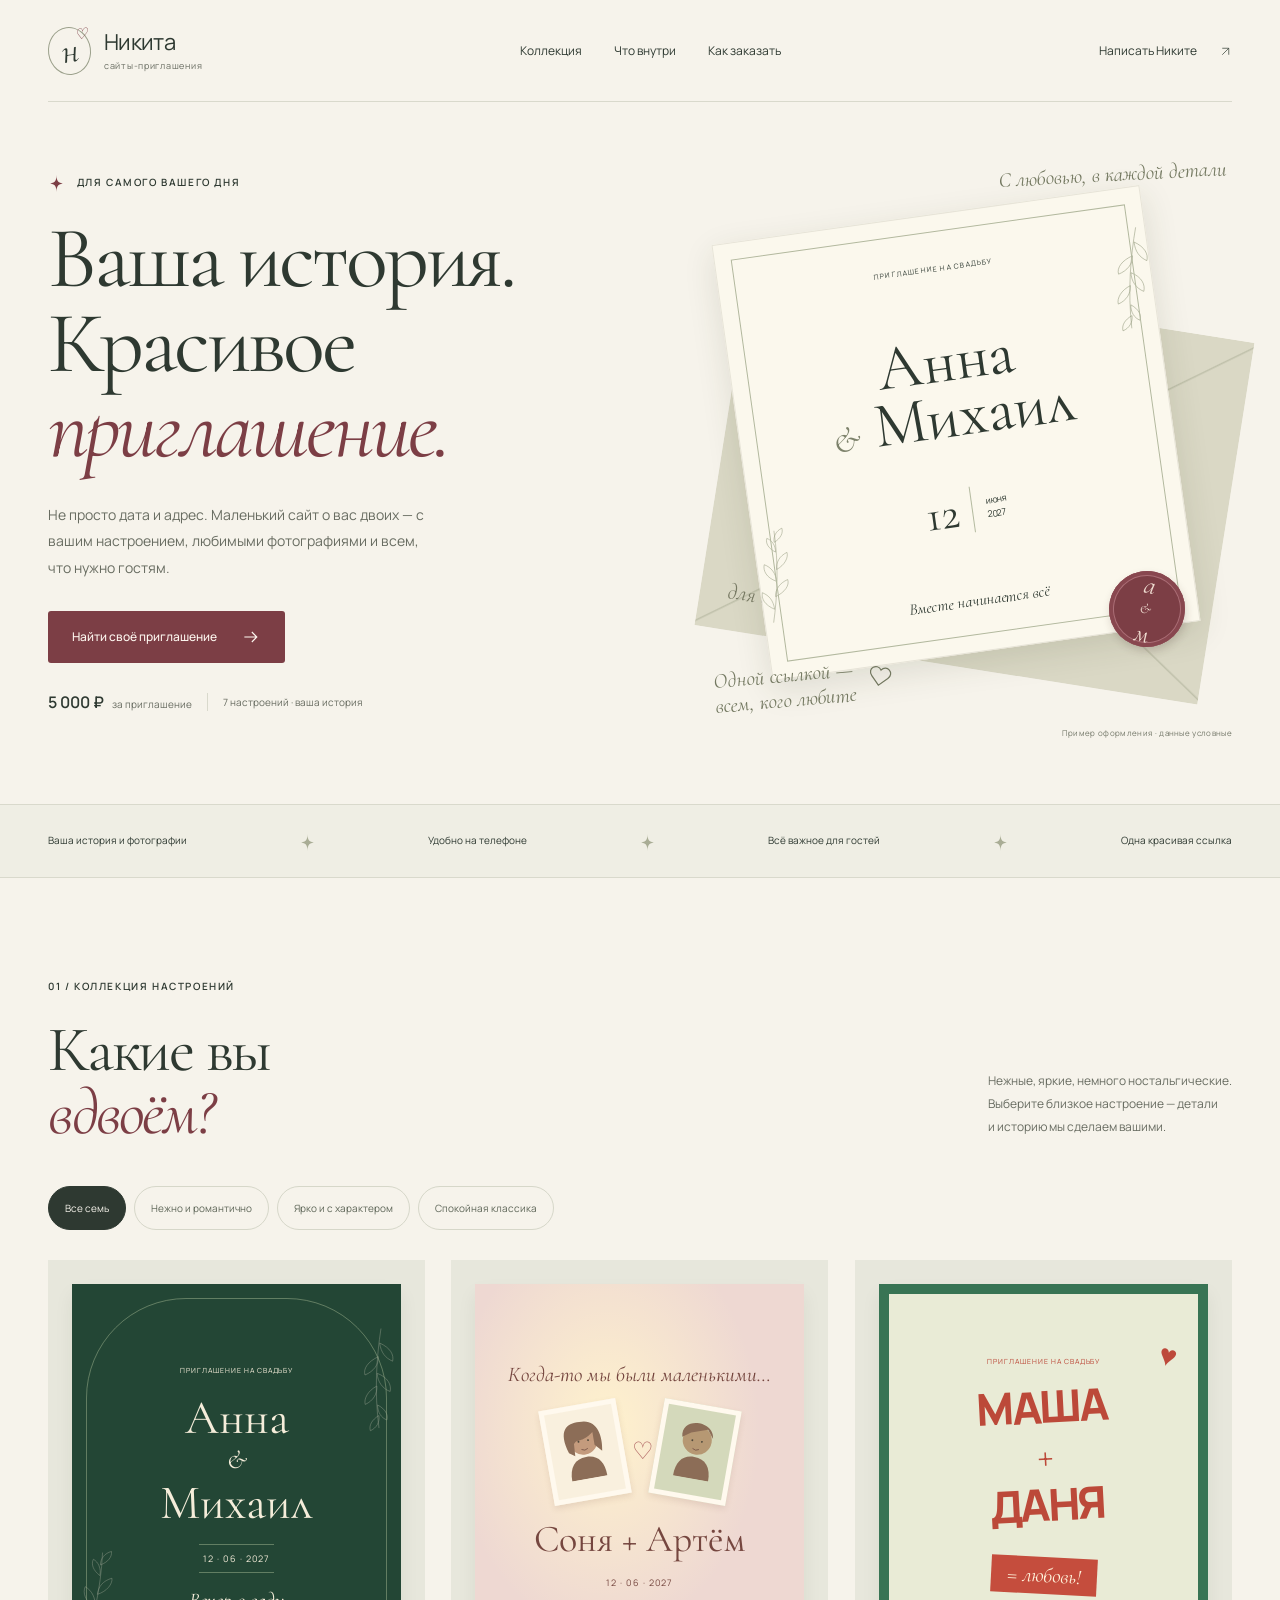
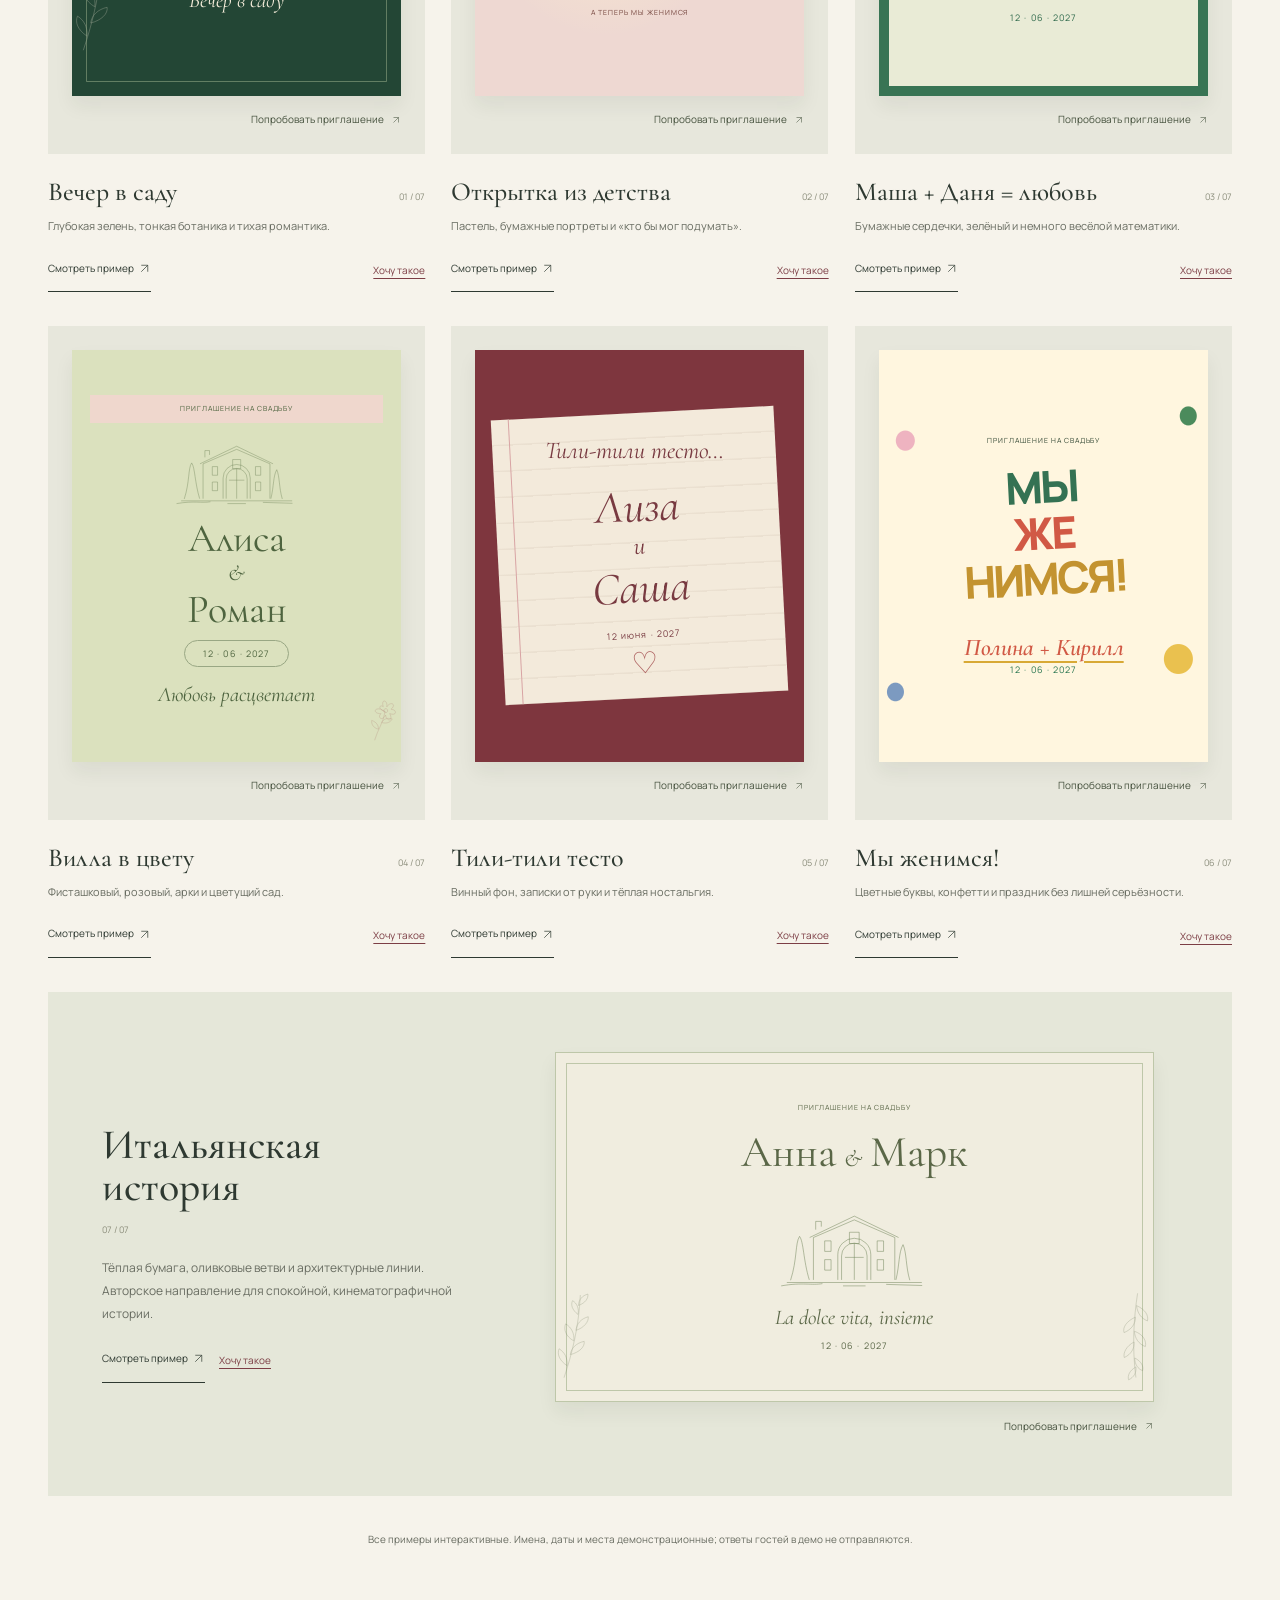
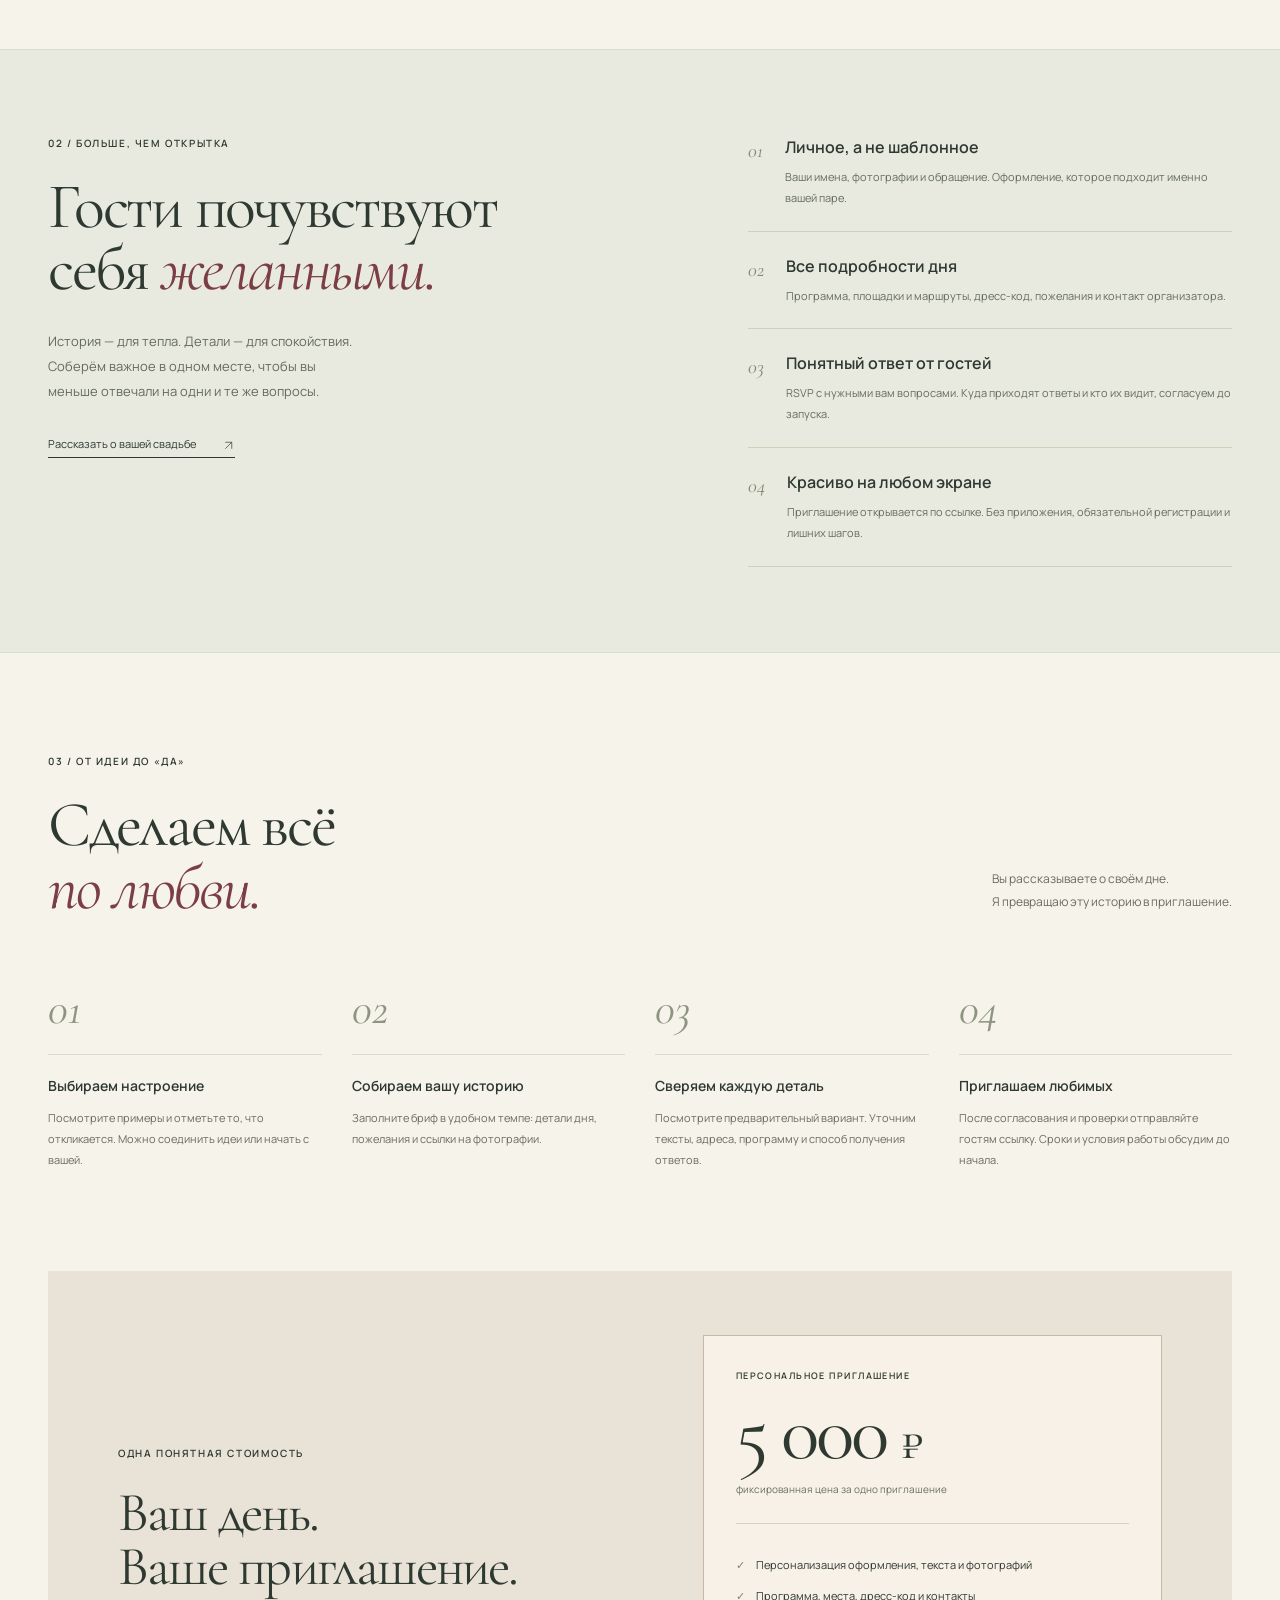
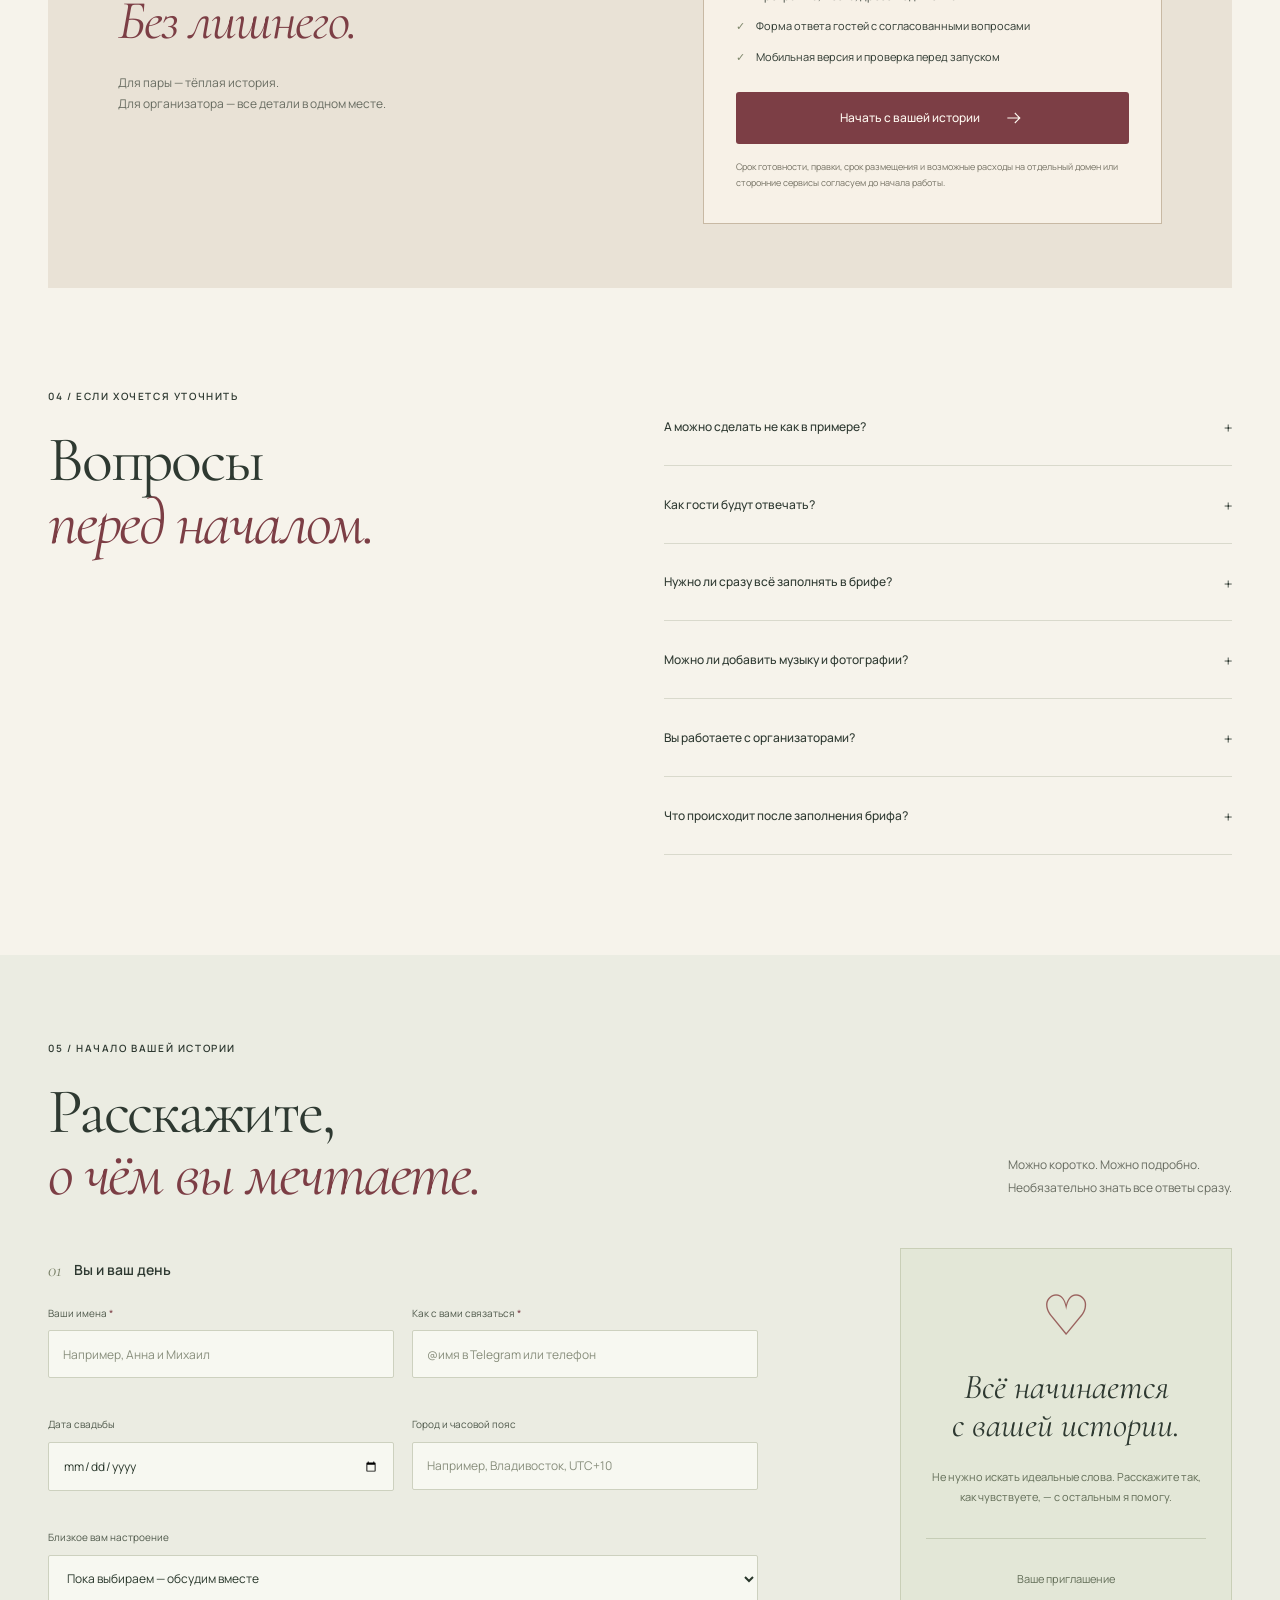
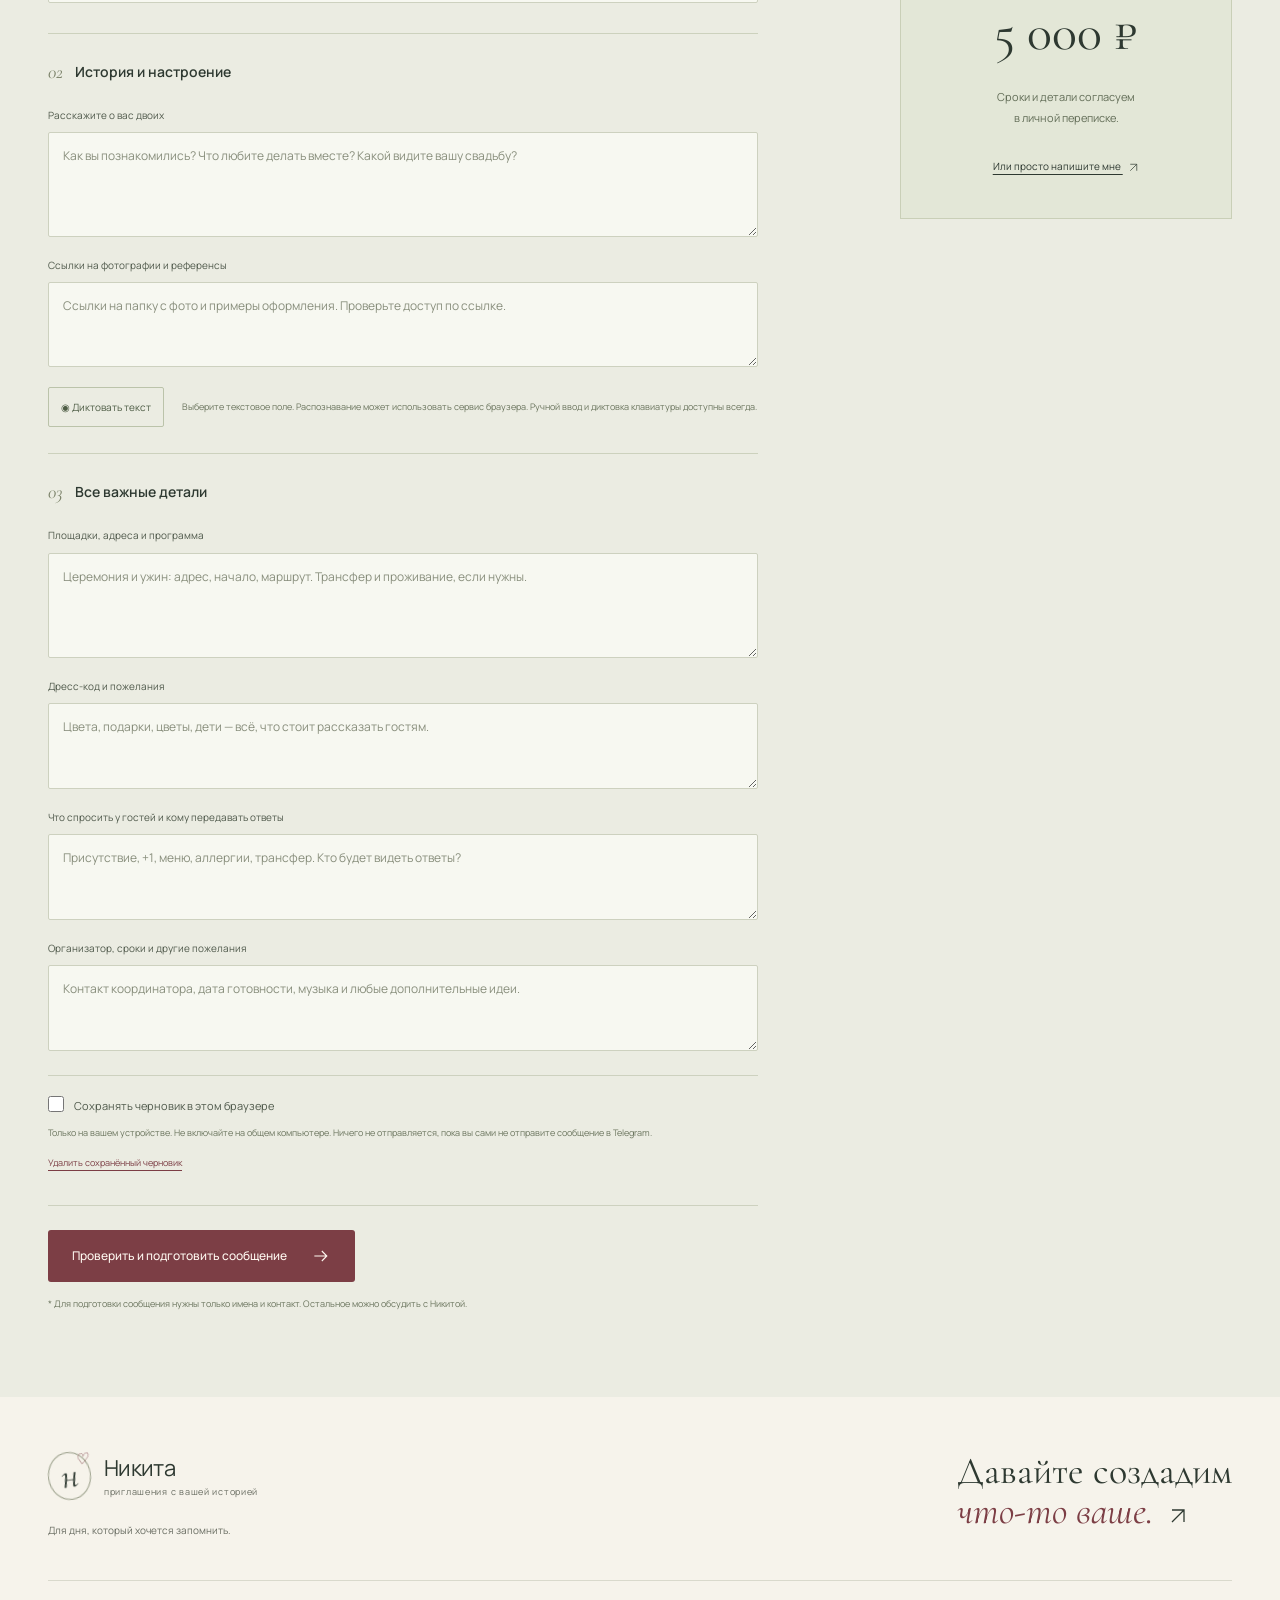
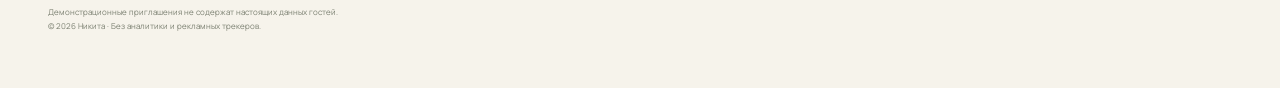
==== index.html @ d02e092a "Publish mobile-corrected Nikita wedding invitations portfolio" ====
<!doctype html>
<html lang="ru">
<head>
  <meta charset="UTF-8">
  <meta name="viewport" content="width=device-width, initial-scale=1">
  <meta name="theme-color" content="#f6f3eb">
  <meta name="description" content="Никита — персональные свадебные сайты-приглашения за 5 000 ₽. Семь интерактивных примеров, ваша история, программа дня и удобный бриф.">
  <meta property="og:title" content="Никита — приглашения с вашей историей">
  <meta property="og:description" content="Свадебный сайт-приглашение за 5 000 ₽. Выберите настроение и расскажите о вашем дне.">
  <meta property="og:type" content="website">
  <meta property="og:locale" content="ru_RU">
  <title>Никита — приглашения с вашей историей</title>
  <link rel="icon" href="assets/heart.svg" type="image/svg+xml">
  <link rel="stylesheet" href="styles.css">
  <link rel="stylesheet" href="responsive.css">
  <script src="app.js" defer></script>
</head>
<body>
<a class="skip-link" href="#main">Перейти к содержимому</a>
<svg aria-hidden="true" class="svg-library" xmlns="http://www.w3.org/2000/svg"><defs>
<symbol id="arrow" viewBox="0 0 24 24"><path d="M4 12h15m-6-6 6 6-6 6"/></symbol>
<symbol id="heart" viewBox="0 0 24 24"><path d="M12 21 3.5 12.3C-3 5.7 7-2 12 5c5-7 15 .7 8.5 7.3Z"/></symbol>
<symbol id="flower" viewBox="0 0 100 160"><g fill="none" stroke="currentColor" stroke-width="1.2"><path d="M50 157C47 120 58 88 50 47M50 115C28 118 18 104 16 94c20 0 27 8 34 21Zm2-26c22-2 30-15 31-25-19 2-28 9-31 25Z"/><path d="M50 48C18 49 25 28 38 34 19 10 45 4 50 30c7-27 31-19 17 3 22-7 29 17 1 16 23 20 0 33-12 10-2 26-27 19-17 1-26 10-33-12-6-15Z"/><circle cx="51" cy="44" r="7"/></g></symbol>
<symbol id="branch" viewBox="0 0 160 240"><g fill="none" stroke="currentColor" stroke-width="1.2"><path d="M22 230C62 170 102 98 130 10"/><path d="M40 199c-19-22-20-41-10-54 13 15 17 31 10 54Zm17-29c28 0 47-11 49-27-23-1-42 9-49 27ZM77 134c-20-20-20-41-10-54 14 14 18 35 10 54Zm14-28c25-1 43-15 45-29-22 0-38 11-45 29Zm18-43c-13-17-14-33-5-43 10 10 13 27 5 43Zm8-25c21-2 33-12 35-25-17 0-30 9-35 25Z"/></g></symbol>
<symbol id="villa" viewBox="0 0 400 240"><g fill="none" stroke="currentColor" stroke-width="1.3"><path d="M20 220h360M30 214c18-55 12-99 24-117 11 14 10 64 26 116M311 213c10-41 7-73 19-94 10 23 7 58 18 95M91 213V100l109-47 108 47v113M81 100l119-57 118 57M156 213v-67a44 44 0 0 1 88 0v67M121 109h17v28h-17zM261 109h17v28h-17zM121 159h17v28h-17zM261 159h17v28h-17zM187 86h26v30h-26zM166 213v-64a34 34 0 0 1 68 0v64M200 116v97M175 153h50M97 79V57h15v14M170 229h60"/><path d="M5 229c58-10 81-1 110-6m170 2 96 3"/></g></symbol>
<symbol id="sparkle" viewBox="0 0 40 40"><path d="M20 0c0 15 5 20 20 20-15 0-20 5-20 20C20 25 15 20 0 20 15 20 20 15 20 0Z" fill="currentColor"/></symbol>
</defs></svg>
<div id="portfolio">
<header class="site-header wrap">
  <a class="brand" href="#" aria-label="Никита — на главную"><span class="brand-sign">н<span>♡</span></span><span>Никита<span class="brand-caption">сайты-приглашения</span></span></a>
  <nav class="desktop-nav" aria-label="Основная навигация"><a href="#collection">Коллекция</a><a href="#details">Что внутри</a><a href="#process">Как заказать</a></nav>
  <a class="header-contact" href="https://t.me/herohana_1" target="_blank" rel="noopener noreferrer">Написать Никите <span aria-hidden="true"><svg class="out-arrow" aria-hidden="true" viewBox="0 0 24 24"><path d="M6 18 18 6M6 6h12v12"/></svg></span></a>
</header>
<main id="main">
<section class="hero wrap">
  <div class="hero-copy"><p class="eyebrow"><svg class="tiny-star" aria-hidden="true"><use href="#sparkle"/></svg> Для самого вашего дня</p><h1>Ваша история.<br>Красивое<br><em>приглашение.</em></h1><p class="hero-description">Не просто дата и адрес. Маленький сайт о вас двоих — с вашим настроением, любимыми фотографиями и всем, что нужно гостям.</p><a class="button primary" href="#collection">Найти своё приглашение <svg><use href="#arrow"/></svg></a><div class="hero-meta"><span><strong>5 000 ₽</strong> за приглашение</span><span class="meta-line"></span><span>7 настроений · ваша история</span></div></div>
  <div class="hero-art" aria-label="Демонстрация приглашения Анны и Михаила в оливковом стиле">
    <div class="art-caption">С любовью, в каждой детали</div><div class="paper-shadow"></div><div class="envelope"><span>для вас двоих</span></div>
    <div class="hero-invitation"><div class="card-corner">ПРИГЛАШЕНИЕ НА СВАДЬБУ</div><svg class="hero-branch left"><use href="#branch"/></svg><p class="hero-names">Анна<br> <i>&amp;</i> Михаил</p><div class="hero-date"><span>12</span><span>июня<br>2027</span></div><p class="card-bottom">Вместе начинается всё</p><svg class="hero-branch right"><use href="#branch"/></svg></div>
    <div class="round-seal" aria-hidden="true">а <span>&</span> м</div><div class="small-note">Одной ссылкой —<br>всем, кого любите <svg><use href="#heart"/></svg></div><div class="demo-art-label">Пример оформления · данные условные</div>
  </div>
</section>
<div class="promise-strip"><div class="wrap"><span>Ваша история и фотографии</span><i><svg aria-hidden="true"><use href="#sparkle"/></svg></i><span>Удобно на телефоне</span><i><svg aria-hidden="true"><use href="#sparkle"/></svg></i><span>Всё важное для гостей</span><i><svg aria-hidden="true"><use href="#sparkle"/></svg></i><span>Одна красивая ссылка</span></div></div>
<section id="collection" class="collection wrap section-space">
  <div class="section-heading"><div><p class="eyebrow">01 / Коллекция настроений</p><h2>Какие вы<br><em>вдвоём?</em></h2></div><p>Нежные, яркие, немного ностальгические.<br> Выберите близкое настроение — детали<br> и историю мы сделаем вашими.</p></div>
  <div class="filter-bar" role="group" aria-label="Фильтр по настроению"><button class="filter active" data-filter="all" aria-pressed="true">Все семь</button><button class="filter" data-filter="romantic" aria-pressed="false">Нежно и романтично</button><button class="filter" data-filter="playful" aria-pressed="false">Ярко и с характером</button><button class="filter" data-filter="editorial" aria-pressed="false">Спокойная классика</button></div>
  <p class="sr-only" id="filter-status" role="status"></p><div id="collection-grid" class="collection-grid"></div>
  <p class="collection-note">Все примеры интерактивные. Имена, даты и места демонстрационные; ответы гостей в демо не отправляются.</p>
</section>
<section id="details" class="details-section"><div class="wrap details-layout"><div><p class="eyebrow">02 / Больше, чем открытка</p><h2>Гости почувствуют<br>себя <em>желанными.</em></h2><p class="section-description">История — для тепла. Детали — для спокойствия.<br> Соберём важное в одном месте, чтобы вы<br> меньше отвечали на одни и те же вопросы.</p><a class="text-link" href="#brief">Рассказать о вашей свадьбе <span><svg class="out-arrow" aria-hidden="true" viewBox="0 0 24 24"><path d="M6 18 18 6M6 6h12v12"/></svg></span></a></div><div class="details-list"><article><span>01</span><div><h3>Личное, а не шаблонное</h3><p>Ваши имена, фотографии и обращение. Оформление, которое подходит именно вашей паре.</p></div></article><article><span>02</span><div><h3>Все подробности дня</h3><p>Программа, площадки и маршруты, дресс-код, пожелания и контакт организатора.</p></div></article><article><span>03</span><div><h3>Понятный ответ от гостей</h3><p>RSVP с нужными вам вопросами. Куда приходят ответы и кто их видит, согласуем до запуска.</p></div></article><article><span>04</span><div><h3>Красиво на любом экране</h3><p>Приглашение открывается по ссылке. Без приложения, обязательной регистрации и лишних шагов.</p></div></article></div></div></section>
<section id="process" class="wrap section-space"><div class="section-heading"><div><p class="eyebrow">03 / От идеи до «да»</p><h2>Сделаем всё<br><em>по любви.</em></h2></div><p>Вы рассказываете о своём дне.<br> Я превращаю эту историю в приглашение.</p></div><div class="steps"><article><span class="step-number">01</span><h3>Выбираем настроение</h3><p>Посмотрите примеры и отметьте то, что откликается. Можно соединить идеи или начать с вашей.</p></article><article><span class="step-number">02</span><h3>Собираем вашу историю</h3><p>Заполните бриф в удобном темпе: детали дня, пожелания и ссылки на фотографии.</p></article><article><span class="step-number">03</span><h3>Сверяем каждую деталь</h3><p>Посмотрите предварительный вариант. Уточним тексты, адреса, программу и способ получения ответов.</p></article><article><span class="step-number">04</span><h3>Приглашаем любимых</h3><p>После согласования и проверки отправляйте гостям ссылку. Сроки и условия работы обсудим до начала.</p></article></div></section>
<section class="price-section wrap"><div class="price-intro"><p class="eyebrow">Одна понятная стоимость</p><h2>Ваш день.<br>Ваше приглашение.<br><em>Без лишнего.</em></h2><p>Для пары — тёплая история.<br> Для организатора — все детали в одном месте.</p></div><div class="price-card"><p class="eyebrow">Персональное приглашение</p><div class="price">5 000 <span>₽</span></div><p class="price-caption">фиксированная цена за одно приглашение</p><ul><li>Персонализация оформления, текста и фотографий</li><li>Программа, места, дресс-код и контакты</li><li>Форма ответа гостей с согласованными вопросами</li><li>Мобильная версия и проверка перед запуском</li></ul><a class="button primary" href="#brief">Начать с вашей истории <svg><use href="#arrow"/></svg></a><p class="price-fine">Срок готовности, правки, срок размещения и возможные расходы на отдельный домен или сторонние сервисы согласуем до начала работы.</p></div></section>
<section class="faq wrap section-space"><div><p class="eyebrow">04 / Если хочется уточнить</p><h2>Вопросы<br><em>перед началом.</em></h2></div><div class="faq-list"><details><summary>А можно сделать не как в примере?<span>+</span></summary><p>Да. Коллекция помогает выбрать настроение, а не ограничивает вас. Пришлите референсы и пожелания: до начала работы согласуем, как они войдут в приглашение.</p></details><details><summary>Как гости будут отвечать?<span>+</span></summary><p>На клиентском сайте появится форма подтверждения участия. Место хранения и получатель ответов согласуются с вами; гостевые данные не публикуются. В портфолио форма работает только в тестовом режиме.</p></details><details><summary>Нужно ли сразу всё заполнять в брифе?<span>+</span></summary><p>Нет. Можно начать с имён и пожеланий, а неизвестные детали оставить пустыми. С вашего разрешения черновик сохранится только в этом браузере. Его можно скачать, скопировать или удалить.</p></details><details><summary>Можно ли добавить музыку и фотографии?<span>+</span></summary><p>Да, обсудим их в брифе. Используем ваши материалы с разрешением на публикацию. Музыка запускается гостем по кнопке, а не автоматически.</p></details><details><summary>Вы работаете с организаторами?<span>+</span></summary><p>Да. В брифе есть поле для организатора и контактов координатора. Для серии мероприятий или другого формата сайта напишите Никите и опишите задачу.</p></details><details><summary>Что происходит после заполнения брифа?<span>+</span></summary><p>Вы проверяете и при желании редактируете текст. Кнопка открывает черновик сообщения для @herohana_1 в Telegram. Сообщение отправляете вы сами; сайт ничего не отправляет в фоне.</p></details></div></section>
<section id="brief" class="brief-section"><div class="wrap"><div class="section-heading"><div><p class="eyebrow">05 / Начало вашей истории</p><h2>Расскажите,<br><em>о чём вы мечтаете.</em></h2></div><p>Можно коротко. Можно подробно.<br> Необязательно знать все ответы сразу.</p></div>
<div class="brief-layout"><form id="brief-form" onsubmit="return false">
<div class="form-title"><span class="form-step">01</span><h3>Вы и ваш день</h3></div>
<div class="form-grid"><label>Ваши имена <span>*</span><input name="names" required maxlength="160" autocomplete="name" placeholder="Например, Анна и Михаил"></label><label>Как с вами связаться <span>*</span><input name="contact" required maxlength="200" autocomplete="off" placeholder="@имя в Telegram или телефон"></label><label>Дата свадьбы<input name="date" type="date"></label><label>Город и часовой пояс<input name="city" maxlength="200" placeholder="Например, Владивосток, UTC+10"></label><label class="full">Близкое вам настроение<select name="style" id="brief-style"></select></label></div>
<div class="form-title"><span class="form-step">02</span><h3>История и настроение</h3></div><label>Расскажите о вас двоих<textarea name="story" rows="4" maxlength="12000" placeholder="Как вы познакомились? Что любите делать вместе? Какой видите вашу свадьбу?"></textarea></label><label>Ссылки на фотографии и референсы<textarea name="photos" rows="2" maxlength="6000" placeholder="Ссылки на папку с фото и примеры оформления. Проверьте доступ по ссылке."></textarea></label><div class="dictation"><button type="button" id="dictate" class="small-button" aria-pressed="false">◉ Диктовать текст</button><p id="speech-status" role="status">Выберите текстовое поле. Распознавание может использовать сервис браузера. Ручной ввод и диктовка клавиатуры доступны всегда.</p></div>
<div class="form-title"><span class="form-step">03</span><h3>Все важные детали</h3></div><label>Площадки, адреса и программа<textarea name="schedule" rows="4" maxlength="12000" placeholder="Церемония и ужин: адрес, начало, маршрут. Трансфер и проживание, если нужны."></textarea></label><label>Дресс-код и пожелания<textarea name="dress" rows="3" maxlength="6000" placeholder="Цвета, подарки, цветы, дети — всё, что стоит рассказать гостям."></textarea></label><label>Что спросить у гостей и кому передавать ответы<textarea name="rsvp" rows="3" maxlength="6000" placeholder="Присутствие, +1, меню, аллергии, трансфер. Кто будет видеть ответы?"></textarea></label><label>Организатор, сроки и другие пожелания<textarea name="notes" rows="3" maxlength="6000" placeholder="Контакт координатора, дата готовности, музыка и любые дополнительные идеи."></textarea></label>
<div class="draft-settings"><label class="check-label"><input type="checkbox" id="save-draft">Сохранять черновик в этом браузере</label><p>Только на вашем устройстве. Не включайте на общем компьютере. Ничего не отправляется, пока вы сами не отправите сообщение в Telegram.</p><button class="text-button" type="button" id="clear-draft">Удалить сохранённый черновик</button><span id="draft-status" role="status"></span></div>
<button class="button primary" type="submit">Проверить и подготовить сообщение <svg><use href="#arrow"/></svg></button><p class="required-note">* Для подготовки сообщения нужны только имена и контакт. Остальное можно обсудить с Никитой.</p>
</form><aside class="brief-aside"><span class="little-heart">♡</span><p class="aside-title">Всё начинается<br> с вашей истории.</p><p>Не нужно искать идеальные слова. Расскажите так, как чувствуете, — с остальным я помогу.</p><hr><p>Ваше приглашение</p><strong>5 000 ₽</strong><p>Сроки и детали согласуем<br> в личной переписке.</p><a href="https://t.me/herohana_1" target="_blank" rel="noopener noreferrer">Или просто напишите мне <svg class="out-arrow" aria-hidden="true" viewBox="0 0 24 24"><path d="M6 18 18 6M6 6h12v12"/></svg></a></aside></div>
<section id="brief-preview" class="brief-preview" hidden aria-labelledby="preview-title"><p class="eyebrow">Перед отправкой</p><h3 id="preview-title">Проверьте, всё ли звучит по-вашему</h3><label>Текст сообщения — можно отредактировать<textarea id="message-preview" rows="14" spellcheck="true"></textarea></label><div class="preview-actions"><button class="button secondary" id="copy-brief" type="button">Скопировать текст</button><button class="button secondary" id="download-brief" type="button">Скачать .txt</button><a class="button primary" id="send-telegram" href="https://t.me/herohana_1" target="_blank" rel="noopener noreferrer">Открыть Telegram <svg class="out-arrow" aria-hidden="true" viewBox="0 0 24 24"><path d="M6 18 18 6M6 6h12v12"/></svg></a></div><p id="transfer-note">Получатель: @herohana_1. Сообщение отправляете вы сами в Telegram.</p><p id="copy-status" role="status"></p></section>
</div></section>
</main><footer class="site-footer wrap"><div><a class="brand" href="#"><span class="brand-sign">н<span>♡</span></span><span>Никита<span class="brand-caption">приглашения с вашей историей</span></span></a><p>Для дня, который хочется запомнить.</p></div><a class="footer-contact" href="https://t.me/herohana_1" target="_blank" rel="noopener noreferrer">Давайте создадим<br><em>что-то ваше.</em> <svg class="out-arrow" aria-hidden="true" viewBox="0 0 24 24"><path d="M6 18 18 6M6 6h12v12"/></svg></a><p class="footer-note">Демонстрационные приглашения не содержат настоящих данных гостей.<br> © <span id="year"></span> Никита · Без аналитики и рекламных трекеров.</p></footer>
</div>
<div id="demo-view" hidden></div>
<noscript><style>#brief-form{display:none}</style><div class="noscript-note">Для интерактивных примеров и брифа включите JavaScript. Можно написать Никите напрямую: <a href="https://t.me/herohana_1">@herohana_1</a>.</div></noscript>
</body></html>
---- styles.css ----
@font-face{font-family:Manrope;src:url('assets/fonts/manrope.ttf') format('truetype');font-weight:200 800;font-display:swap}
@font-face{font-family:Cormorant;src:url('assets/fonts/cormorant.ttf') format('truetype');font-weight:300 700;font-display:swap}
@font-face{font-family:Cormorant;src:url('assets/fonts/cormorant-italic.ttf') format('truetype');font-weight:300 700;font-style:italic;font-display:swap}
:root{--paper:#f6f3eb;--ink:#2e3931;--muted:#686c61;--accent:#7c3e45;--line:#d9d9cc;--serif:Cormorant,Georgia,serif;--sans:Manrope,Arial,sans-serif;scroll-behavior:smooth;scroll-padding-top:32px}
*{box-sizing:border-box}body{margin:0;background:var(--paper);color:var(--ink);font:14px/1.75 var(--sans);-webkit-font-smoothing:antialiased}a{color:inherit;text-decoration:none}button,input,textarea,select{font:inherit}button,a,input,textarea,select{touch-action:manipulation}button{cursor:pointer}button:disabled{cursor:not-allowed}a:focus-visible,button:focus-visible,input:focus-visible,textarea:focus-visible,select:focus-visible,summary:focus-visible{outline:2px solid var(--accent);outline-offset:5px}::selection{background:#dfc8c1;color:#302f28}h1,h2,h3,p{margin:0}h1,h2{font-weight:400;line-height:.98;font-family:var(--serif);letter-spacing:-.035em}h1{font-size:clamp(62px,6.8vw,104px)}h2{font-size:clamp(45px,5vw,68px)}h3{font-size:16px;line-height:1.5;font-weight:600}h1 em,h2 em{color:var(--accent);font-weight:400}svg{display:inline-block;width:24px;height:24px;fill:none;stroke:currentColor;stroke-width:1.3;vertical-align:middle;flex-shrink:0}.svg-library{position:absolute;width:0;height:0;overflow:hidden}.wrap{width:min(1200px,calc(100% - 96px));margin-inline:auto}.section-space{padding-block:100px}.eyebrow{text-transform:uppercase;font-size:10px;font-weight:600;letter-spacing:.16em;line-height:1.7;margin-bottom:24px}.tiny-star{color:var(--accent);font-size:17px;vertical-align:middle;margin-right:8px}.site-header{display:flex;align-items:center;justify-content:space-between;height:102px;border-bottom:1px solid var(--line);gap:24px}.brand{display:flex;gap:13px;align-items:center;font-size:22px;line-height:1.1;letter-spacing:-.03em}.brand-sign{border:1px solid #9ca18c;border-radius:50%;width:43px;height:48px;display:grid;place-content:center;font-family:var(--serif);font-size:36px;font-style:italic;position:relative;transform:rotate(-8deg)}.brand-sign>span{font-size:15px;position:absolute;right:1px;top:0;color:var(--accent)}.brand-caption{display:block;font-size:9px;font-family:var(--sans);letter-spacing:.08em;margin-top:6px;color:var(--muted);font-weight:400}.desktop-nav{display:flex;gap:32px;font-size:12px}.desktop-nav a,.header-contact,.text-link{border-bottom:1px solid transparent;transition:border-color .2s}.desktop-nav a:hover,.header-contact:hover,.text-link:hover{border-color:currentColor}.header-contact{font-size:12px}.header-contact span{margin-left:18px}.hero{display:grid;grid-template-columns:1.1fr 1fr;gap:6%;align-items:center;padding-block:72px 88px}.hero-copy{position:relative;z-index:1}.hero-description{max-width:390px;color:var(--muted);font-size:14px;line-height:1.9;margin:30px 0}.button{min-height:50px;padding:15px 23px;display:inline-flex;align-items:center;justify-content:center;gap:24px;font-size:12px;border:1px solid transparent;border-radius:3px;line-height:1.5;font-weight:500;transition:background .2s,transform .2s}.button:hover{transform:translateY(-2px)}.button svg{width:20px;height:20px}.primary{background:var(--accent);color:#fff9f1}.primary:hover{background:#633138}.secondary{border-color:#a9ad9c;color:var(--ink);background:transparent}.secondary:hover{background:#ebe8dc}.hero-meta{display:flex;align-items:center;gap:15px;font-size:10px;margin-top:25px;color:var(--muted);flex-wrap:wrap}.hero-meta strong{font-size:16px;color:var(--ink);font-weight:600;margin-right:6px}.meta-line{height:18px;width:1px;background:var(--line)}.hero-art{position:relative;height:540px;isolation:isolate}.art-caption{position:absolute;top:12px;right:9px;color:#737860;font-family:var(--serif);font-style:italic;font-size:21px;transform:rotate(7deg)}.envelope{position:absolute;inset:126px 3px 48px 18px;background:#dad8c5;transform:rotate(9deg);box-shadow:0 22px 40px #3a3c2212;clip-path:polygon(0 0,100% 0,100% 100%,0 100%)}.envelope:before{content:'';position:absolute;inset:0;background:linear-gradient(145deg,transparent 49.8%,#bfc0aa 50%,transparent 50.3%),linear-gradient(35deg,transparent 49.8%,#bfc0aa 50%,transparent 50.3%)}.envelope span{position:absolute;bottom:26px;left:28px;font:italic 22px var(--serif);color:#777963}.hero-invitation{position:absolute;inset:38px 60px 62px 38px;background:#fbf8ed;transform:rotate(-8deg);box-shadow:0 10px 32px #363e2320;display:flex;flex-direction:column;align-items:center;justify-content:center;overflow:hidden;border:1px solid #e7e4d8}.hero-invitation:after{content:'';position:absolute;inset:16px;border:1px solid #b3b99f;pointer-events:none}.card-corner{position:absolute;top:48px;font-size:7px;letter-spacing:.18em}.hero-names{font:64px/.88 var(--serif);text-align:center;position:relative;z-index:1}.hero-names i{font-size:36px;color:#7d826b;line-height:1.8}.hero-date{display:flex;align-items:center;gap:14px;margin-top:30px}.hero-date>span:first-child{font:46px/1 var(--serif);border-right:1px solid #b3b99f;padding-right:13px}.hero-date>span:last-child{font-size:9px;line-height:1.6}.card-bottom{position:absolute;bottom:40px;font:italic 16px var(--serif)}.hero-branch{position:absolute;width:100px;height:190px;color:#90977a;stroke:none;bottom:50px}.hero-branch.left{left:-12px;transform:rotate(-18deg)}.hero-branch.right{right:-14px;top:34px;transform:rotate(164deg)}.round-seal{position:absolute;z-index:2;bottom:68px;right:47px;border-radius:50%;height:76px;width:76px;background:#7c3e45;box-shadow:inset 0 0 0 4px #88474f,inset 0 0 0 5px #aa6d75,2px 4px 8px #3d28222e;color:#eedbd0;display:grid;place-content:center;font:italic 26px var(--serif);transform:rotate(12deg)}.round-seal span{font-size:15px}.small-note{position:absolute;bottom:2px;left:12px;font:italic 21px/1.2 var(--serif);color:#737860;transform:rotate(-5deg)}.small-note svg{width:23px;position:absolute;right:-36px;top:10px;transform:rotate(15deg)}.demo-art-label{position:absolute;bottom:-25px;right:0;font-size:8px;letter-spacing:.04em;color:#747869}.promise-strip{border-block:1px solid var(--line);background:#efeee4}.promise-strip>.wrap{display:flex;align-items:center;justify-content:space-between;gap:24px;padding-block:20px;font-size:10px}.promise-strip i{font-style:normal;font-size:18px;color:#a9ad95}.section-heading{display:flex;justify-content:space-between;align-items:end;gap:40px;margin-bottom:42px}.section-heading>p{font-size:12px;color:var(--muted);max-width:390px;line-height:1.9;padding-bottom:6px}.filter-bar{display:flex;gap:8px;flex-wrap:wrap;margin-bottom:30px}.filter{border:1px solid #d6d7c9;padding:9px 16px;border-radius:30px;background:transparent;font-size:10px;min-height:38px;color:#5e6658}.filter.active{background:var(--ink);color:var(--paper);border-color:var(--ink)}.collection-grid{display:grid;grid-template-columns:repeat(3,minmax(0,1fr));gap:34px 26px}.style-card{min-width:0}.style-card[hidden]{display:none}.preview-link{display:block;position:relative;overflow:hidden;background:#e7e7dc;padding:24px 28px;height:380px}.preview-link .invitation-cover{height:100%;width:100%;box-shadow:0 10px 18px #202c2010;transition:transform .45s;position:relative;overflow:hidden}.preview-link:hover .invitation-cover{transform:rotate(-2deg) translateY(-5px)}.preview-badge{position:absolute;bottom:36px;right:40px;background:#fff8ebee;border:1px solid #ede9db;color:#394534;padding:6px 12px;font-size:9px;border-radius:30px;display:flex;align-items:center;gap:7px;opacity:0;transform:translateY(8px);transition:opacity .2s,transform .2s}.preview-link:hover .preview-badge,.preview-link:focus-visible .preview-badge{opacity:1;transform:none}.card-body{padding-top:18px}.card-heading{display:flex;align-items:center;gap:12px;justify-content:space-between}.card-heading h3{font-family:var(--serif);font-size:26px;font-weight:500}.card-body p{font-size:11px;color:var(--muted);margin-top:5px}.card-index{font-size:9px;color:#8a8c7a}.card-actions{display:flex;gap:20px;align-items:center;margin-top:13px}.card-actions>a{font-size:10px;border-bottom:1px solid var(--ink);padding-bottom:3px}.choose-style{margin-left:auto;background:transparent;color:var(--accent);border:0;padding:7px 0;font-size:10px;text-decoration:underline;text-underline-offset:4px}.style-card.featured{grid-column:1/-1;display:grid;grid-template-columns:1fr 1.8fr;align-items:center;background:#e5e7d9;padding:36px 54px;gap:70px}.style-card.featured[hidden]{display:none}.featured .preview-link{grid-column:2;grid-row:1;height:380px;background:transparent;padding:0 20px}.featured .card-body{grid-column:1;grid-row:1}.featured .card-heading h3{font-size:42px;line-height:1}.featured .card-body>p{font-size:12px;line-height:1.9;margin-top:20px}.featured .card-heading{display:block}.featured .card-index{display:block;margin-top:14px}.featured .card-actions{flex-wrap:wrap;gap:14px}.featured .choose-style{margin-left:0}.collection-note{font-size:10px;color:var(--muted);text-align:center;margin-top:35px}.details-section{background:#e9eadf;border-block:1px solid #d9ddcc;padding-block:85px}.details-layout{display:grid;grid-template-columns:1.2fr 1fr;gap:10%}.section-description{font-size:13px;color:#626b5b;line-height:1.9;margin:28px 0}.text-link{font-size:11px;border-bottom:1px solid currentColor;padding-bottom:6px}.text-link span{margin-left:20px}.details-list article{display:flex;gap:22px;padding:22px 0;border-bottom:1px solid #cdd2bd}.details-list article:first-child{padding-top:0}.details-list article>span{font:italic 20px var(--serif);color:#818a70;line-height:1.6}.details-list article p{font-size:11px;line-height:1.9;color:#636d5c;margin-top:8px}.steps{display:grid;grid-template-columns:repeat(4,1fr);gap:30px;padding-top:20px}.step-number{display:block;font:italic 45px var(--serif);color:#8d9581;border-bottom:1px solid var(--line);padding-bottom:18px;margin-bottom:20px}.steps h3{font-size:14px;margin-bottom:12px}.steps p{font-size:11px;line-height:1.9;color:var(--muted)}.price-section{background:#e9e2d6;display:grid;grid-template-columns:1fr 1fr;align-items:center;gap:12%;padding:64px 70px}.price-intro h2{font-size:55px}.price-intro>p:last-child{font-size:12px;color:var(--muted);margin-top:25px}.price-card{padding:32px;border:1px solid #c8b9a4;background:#f7f1e7}.price-card .eyebrow{font-size:9px;margin-bottom:10px}.price{font:80px/1 var(--serif);letter-spacing:-.04em}.price>span{font-size:50px}.price-caption{font-size:10px;color:#6c6e60;margin:8px 0 24px}.price-card ul{list-style:none;padding:20px 0 0;margin:0 0 25px;border-top:1px solid #d8d0c0}.price-card li{font-size:11px;position:relative;padding-left:20px;line-height:1.7;margin:12px 0}.price-card li:before{content:'✓';position:absolute;left:0;color:#7e876c}.price-card .button{width:100%}.price-fine{font-size:9px;color:#757264;line-height:1.8;margin-top:15px}.faq{display:grid;grid-template-columns:1fr 1.2fr;gap:12%}.faq-list details{border-bottom:1px solid var(--line)}summary{list-style:none;cursor:pointer;display:flex;align-items:center;justify-content:space-between;gap:20px;padding:20px 0;font-size:12px;font-weight:500}summary::-webkit-details-marker{display:none}summary>span{font-size:21px;font-family:var(--serif);font-weight:400;transition:transform .2s}details[open] summary>span{transform:rotate(45deg)}.faq-list details>p{font-size:11px;color:var(--muted);padding:0 24px 24px 0}.brief-section{background:#ebece2;padding-block:85px}.brief-layout{display:grid;grid-template-columns:1.5fr .7fr;gap:12%;align-items:start}.form-title{display:flex;gap:12px;align-items:center;padding-top:26px;margin:10px 0 24px;border-top:1px solid #ccd1bd}.form-title:first-child{border-top:0;padding-top:0}.form-step{font:italic 19px var(--serif);color:#7b8269}.form-title h3{font-size:14px}.form-grid{display:grid;grid-template-columns:1fr 1fr;gap:18px}.full{grid-column:1/-1}label{display:block;font-size:10px;color:#4f594b;margin-bottom:20px}label>span{color:var(--accent)}input,textarea,select{display:block;width:100%;margin-top:8px;border:1px solid #cdd1bf;border-radius:2px;padding:13px 14px;background:#f7f8f1;color:#29372b;line-height:1.6;font-size:12px;min-height:48px}input::placeholder,textarea::placeholder{color:#888e7c}textarea{resize:vertical;min-height:85px}input[type=date]{min-width:0}input[type=checkbox]{width:16px;height:16px;min-height:0;accent-color:var(--accent);margin:0;display:inline-block;flex-shrink:0}.dictation{display:flex;gap:18px;align-items:center;margin:0 0 26px}.small-button{border:1px solid #bbc3aa;flex-shrink:0;background:transparent;color:#4d5c44;padding:9px 12px;border-radius:2px;font-size:10px;min-height:40px}.small-button[aria-pressed=true]{background:#7c3e45;color:white;border-color:#7c3e45}.dictation>p{font-size:9px;line-height:1.6;color:#6b755e}.draft-settings{border-block:1px solid #cdd1bf;padding:20px 0;margin:24px 0}.check-label{display:flex;align-items:start;gap:10px;font-size:11px;margin-bottom:10px}.draft-settings p{font-size:9px;color:#6b755e;line-height:1.8}.text-button{padding:10px 0;background:transparent;color:var(--accent);border:0;text-decoration:underline;text-underline-offset:4px;font-size:9px;min-height:40px}.draft-settings #draft-status{display:block;font-size:9px;color:#5e6d53}.required-note{font-size:9px;color:#6b755e;margin-top:14px;line-height:1.8}.brief-aside{position:sticky;top:32px;text-align:center;padding:40px 25px;border:1px solid #c9cfb7;background:#e3e7d7}.little-heart{font:56px/1 var(--serif);color:#9a625e;display:block;margin:0 0 24px}.aside-title{font:italic 35px/1.08 var(--serif)}.brief-aside>p:not(.aside-title){font-size:11px;color:#626d57;line-height:1.9;margin-top:22px}.brief-aside hr{border:0;border-top:1px solid #c6cdb6;margin:30px 0}.brief-aside strong{display:block;font:52px/1.2 var(--serif);margin-top:12px}.brief-aside>a{display:inline-block;font-size:10px;text-decoration:underline;text-underline-offset:4px;margin-top:30px}.brief-preview{background:#f7f8f1;padding:32px;margin-top:40px;border:1px solid #c7ceb7;scroll-margin-top:30px}.brief-preview[hidden]{display:none}.brief-preview h3{font:35px/1.1 var(--serif);margin-bottom:24px}.brief-preview textarea{min-height:280px;font-size:12px}.preview-actions{display:flex;gap:12px;flex-wrap:wrap}.brief-preview>p:last-child,.brief-preview #transfer-note{font-size:11px;color:#5d6851;margin-top:16px}.site-footer{padding-block:55px;display:grid;grid-template-columns:1fr 1fr;gap:40px}.site-footer>div>p{font-size:10px;color:var(--muted);margin-top:22px}.footer-contact{font:38px/1.05 var(--serif);justify-self:end}.footer-contact em{color:var(--accent)}.footer-note{grid-column:1/-1;font-size:8px;color:#7a7f70;border-top:1px solid var(--line);padding-top:24px}.sr-only{position:absolute;width:1px;height:1px;padding:0;margin:-1px;overflow:hidden;clip-path:inset(50%);white-space:nowrap;border:0}.skip-link{position:fixed;top:-100px;left:20px;z-index:100;background:#fff;padding:12px}.skip-link:focus{top:10px}.noscript-note{padding:24px;background:#fff0d4}.site-header,.collection,.details-section,#brief,#process{scroll-margin-top:25px}[hidden]{display:none!important}
/* Seven deliberately different invitation covers */
.invitation-cover{--cover-bg:#244b3c;--cover-ink:#f8f2e6;background:var(--cover-bg);color:var(--cover-ink);text-align:center;isolation:isolate;display:flex;flex-direction:column;align-items:center;justify-content:center;position:relative;padding:32px 22px}.invitation-cover .cover-kicker{font-size:6px;letter-spacing:.2em;text-transform:uppercase;position:relative;z-index:1}.cover-names{font:44px/.95 var(--serif);font-weight:400;position:relative;z-index:1;margin:18px 0}.cover-names i{display:block;font-size:24px;line-height:1.1;font-weight:400}.cover-date{font-size:8px;letter-spacing:.2em;position:relative;z-index:1}.cover-motto{font:italic 15px var(--serif);position:relative;z-index:1;margin-top:18px}.cover-botanic{position:absolute;color:inherit;stroke:none;width:65px;height:140px;opacity:.7}.botanic-left{left:-10px;bottom:25px;transform:rotate(-15deg)}.botanic-right{right:-10px;top:25px;transform:rotate(155deg)}.theme-garden .invitation-cover{background:#234635;color:#f5edda}.theme-garden .invitation-cover:after{content:'';position:absolute;inset:14px;border:1px solid #9baf8b88;border-radius:100px 100px 0 0}.theme-garden .cover-names{margin:26px 0}.theme-garden .cover-date{border-block:1px solid #9baf8b88;padding:7px 4px}.theme-childhood .invitation-cover{background:#eed8d2;color:#75463f;background-image:radial-gradient(ellipse at 40% 35%,#fff2cd 0%,transparent 55%)}.cover-portraits{display:flex;align-items:center;justify-content:center;position:relative;z-index:1;margin:14px 0 5px}.portrait{display:grid;place-items:center;width:68px;height:86px;background:#f9f0de;box-shadow:0 3px 6px #723f3920;transform:rotate(-10deg);border:5px solid #fff9ee;padding-bottom:10px}.portrait:last-child{transform:rotate(10deg);margin-left:-6px;background:#d4d9bb}.portrait svg{height:56px;width:45px;stroke:none;color:#8c6d57}.theme-childhood .cover-names{font-size:32px;margin:8px 0 15px}.theme-childhood .cover-motto{order:-1;margin-top:0;font:italic 17px var(--serif)}.cover-small-heart{color:#ad605f;font:30px var(--serif);margin:4px}.theme-equation .invitation-cover{background:#e9ebd6;color:#bc4939;border:10px solid #387454}.theme-equation .cover-names{font-family:var(--sans);font-size:37px;line-height:1.05;letter-spacing:-.055em;font-weight:800;text-transform:uppercase;transform:rotate(-5deg);margin-block:18px}.theme-equation .cover-names i{font-family:var(--serif);font-size:37px}.theme-equation .cover-motto{background:#c54d3d;color:#fff3db;padding:5px 16px;transform:rotate(5deg);font-size:22px}.theme-equation .cover-date{margin-top:16px;color:#2e694b}.theme-equation .cover-small-heart{position:absolute;right:18px;top:40px;color:#bd493b;transform:rotate(15deg)}.theme-villa .invitation-cover{background:#dbe1be;color:#4e643f}.theme-villa .cover-names{font-size:37px;line-height:1;margin:14px 0}.cover-villa{width:80%;height:auto;max-height:100px;stroke:none;color:#6c8056;position:relative;z-index:1}.theme-villa .cover-kicker{background:#efd7cd;position:absolute;top:0;left:20px;right:20px;padding:9px;font-size:6px}.theme-villa .cover-date{border:1px solid #99a784;border-radius:30px;padding:6px 18px}.theme-villa .cover-motto{margin-top:10px}.theme-villa .cover-flower{position:absolute;width:50px;height:90px;stroke:none;color:#aa756c;bottom:14px;right:7px;transform:rotate(20deg)}.theme-tili .invitation-cover{background:#7e363e;color:#f3eadb;padding:24px 18px}.theme-tili .cover-inner{background:#f3eadb;color:#783a41;transform:rotate(-4deg);width:100%;padding:20px 8px 12px;background-image:repeating-linear-gradient(transparent 0px,transparent 24px,#d7c9b84d 25px,#d7c9b84d 26px);position:relative}.theme-tili .cover-inner:before{content:'';position:absolute;left:17px;top:0;bottom:0;border-left:1px solid #d8a4a4}.theme-tili .cover-names{font-style:italic;font-size:38px;margin:20px 0}.theme-tili .cover-motto{font-size:23px;transform:rotate(3deg);margin-top:10px}.theme-tili .cover-date{font-size:7px;position:relative}.theme-color .invitation-cover{background:#fff6df;color:#26744e;overflow:hidden}.theme-color .cover-kicker{font-size:7px;color:#364b37}.theme-color .cover-names{font-family:var(--sans);font-weight:800;font-size:40px;letter-spacing:-.07em;line-height:1.05;transform:rotate(-5deg);margin:22px 0}.theme-color .cover-names span:nth-child(1){color:#347253}.theme-color .cover-names span:nth-child(2){color:#d15945}.theme-color .cover-names span:nth-child(3){color:#c39330}.theme-color .cover-motto{font-size:22px;font-weight:600;color:#d15945;text-decoration:underline;text-decoration-color:#d8a935;text-underline-offset:6px}.confetti{position:absolute;inset:0;pointer-events:none;background:radial-gradient(ellipse at 8% 22%,#eeb3c0 0 9px,transparent 10px),radial-gradient(ellipse at 91% 75%,#eac14f 0 14px,transparent 15px),radial-gradient(ellipse at 5% 83%,#7c9ac0 0 8px,transparent 9px),radial-gradient(ellipse at 94% 16%,#4b8b5c 0 8px,transparent 9px)}.theme-italy .invitation-cover{background:#f0eddf;color:#5a6747;border:1px solid #bec7a9}.theme-italy .cover-kicker{font-size:7px}.theme-italy .cover-names{font-size:50px;margin:13px 0 10px}.theme-italy .cover-names i{display:inline;font-size:35px}.theme-italy .cover-villa{width:85%;max-height:110px;margin-top:8px}.theme-italy .cover-motto{font-size:17px;margin-top:8px}.theme-italy .cover-date{margin-top:8px}.theme-italy .invitation-cover:before{content:'';position:absolute;inset:10px;border:1px solid #bec7a9}.theme-italy .cover-botanic{width:55px;height:110px;bottom:10px;top:auto;opacity:.4}
/* Full-screen, shareable demonstration pages */
.demo-page{--demo-bg:#f5f0e5;--demo-ink:#2e4a37;--demo-accent:#733d42;background:var(--demo-bg);color:var(--demo-ink);min-height:100vh}.demo-page.theme-childhood{--demo-bg:#fcf0e8;--demo-ink:#754b43;--demo-accent:#934c55}.demo-page.theme-equation{--demo-bg:#f1efda;--demo-ink:#2b654a;--demo-accent:#b63c2f}.demo-page.theme-villa{--demo-bg:#f0f1e3;--demo-ink:#4c603d;--demo-accent:#875c5b}.demo-page.theme-tili{--demo-bg:#f8efdf;--demo-ink:#6d363e;--demo-accent:#843a45}.demo-page.theme-color{--demo-bg:#fff8e6;--demo-ink:#2b5e42;--demo-accent:#b74433}.demo-page.theme-italy{--demo-bg:#f1efe4;--demo-ink:#586248;--demo-accent:#646d4f}.demo-notice{font-size:10px;text-align:center;background:#fffdf7;color:#5f6457;padding:10px 18px;border-bottom:1px solid #d7dccb}.demo-topbar{display:flex;align-items:center;justify-content:space-between;gap:15px;padding:15px 24px;background:var(--demo-bg);color:var(--demo-ink);border-bottom:1px solid #9ba88950}.demo-back{font-size:11px;min-height:40px;display:flex;align-items:center}.demo-topbar .button{background:var(--demo-accent);color:#fff9ed;min-height:40px;font-size:10px;padding:10px 16px}.demo-page>.invitation-cover{min-height:calc(100svh - 120px);max-height:1100px;overflow:hidden;padding:80px 24px}.demo-page .cover-kicker{font-size:10px;letter-spacing:.23em}.demo-page .cover-names{font-size:clamp(68px,12vw,140px);margin:30px 0}.demo-page .cover-names i{font-size:clamp(38px,6vw,72px)}.demo-page .cover-date{font-size:12px}.demo-page .cover-motto{font-size:26px;margin-top:30px}.demo-page .cover-botanic{width:150px;height:300px}.demo-page .botanic-left{left:5%;bottom:6%}.demo-page .botanic-right{right:5%;top:6%}.demo-page.theme-garden>.invitation-cover:after{inset:30px;border-radius:44% 44% 0 0}.demo-page.theme-childhood .portrait{width:115px;height:140px}.demo-page.theme-childhood .portrait svg{height:100px;width:80px}.demo-page.theme-childhood .cover-names{font-size:clamp(54px,9vw,110px);margin:20px 0}.demo-page.theme-childhood .cover-portraits{margin:32px 0 16px}.demo-page.theme-childhood .cover-motto{font-size:30px}.demo-page.theme-equation>.invitation-cover{border-width:24px}.demo-page.theme-equation .cover-names{font-size:clamp(60px,10vw,112px);margin:36px 0}.demo-page.theme-equation .cover-names i{font-size:70px}.demo-page.theme-equation .cover-motto{font-size:38px}.demo-page .cover-small-heart{font-size:48px}.demo-page.theme-villa .cover-villa{max-height:200px;width:min(600px,85%)}.demo-page.theme-villa .cover-kicker{font-size:10px;left:12%;right:12%;padding:18px}.demo-page.theme-villa .cover-flower{height:210px;width:130px;right:8%;bottom:6%}.demo-page.theme-tili .cover-inner{width:min(590px,85%);padding:60px 30px}.demo-page.theme-tili .cover-names{font-size:clamp(60px,9vw,105px)}.demo-page.theme-color .cover-names{font-size:clamp(60px,11vw,120px)}.demo-page.theme-color .cover-motto{font-size:34px}.demo-page.theme-italy .cover-names{font-size:clamp(66px,10vw,120px);margin-top:30px}.demo-page.theme-italy .cover-names i{font-size:clamp(42px,7vw,75px)}.demo-page.theme-italy .cover-villa{max-height:210px;width:min(600px,90%)}.demo-page.theme-italy .cover-botanic{height:180px;width:90px}.demo-page.theme-italy .invitation-cover:before{inset:25px}.demo-anchor-nav{display:flex;gap:24px;justify-content:center;flex-wrap:wrap;padding:18px;border-bottom:1px solid #87987740;font-size:11px}.demo-section{width:min(780px,calc(100% - 48px));margin:auto;padding:75px 0}.demo-section h2{font-size:clamp(45px,7vw,66px);margin-bottom:24px;color:var(--demo-ink)}.demo-section p{font-size:13px;line-height:1.95;max-width:600px}.demo-section .eyebrow{font-size:10px;color:var(--demo-ink)}.demo-intro{text-align:center;max-width:620px}.demo-intro p{margin-inline:auto}.demo-intro .demo-sign{font:italic 27px var(--serif);margin-top:24px}.demo-story-panel{display:flex;align-items:center;gap:48px;padding:36px;background:#fffaf050;border:1px solid #87987740;margin-top:35px}.demo-story-panel>svg{width:120px;height:180px;stroke:none;flex-shrink:0;color:var(--demo-accent)}.demo-timeline{list-style:none;margin:25px 0 0;padding:0;border-top:1px solid #87987760}.demo-timeline li{display:grid;grid-template-columns:90px 1fr;gap:24px;padding:22px 0;border-bottom:1px solid #87987740}.demo-timeline time{font:30px var(--serif)}.demo-timeline h3{font-size:14px}.demo-timeline p{font-size:11px;margin-top:6px;opacity:.8}.demo-location{display:grid;grid-template-columns:1fr 1fr;gap:24px}.demo-location article{padding:28px;background:#fffaf050;border:1px solid #87987740}.demo-location h3{font:30px/1.1 var(--serif);margin-block:12px}.demo-location p{font-size:11px}.demo-city-link{display:inline-block;margin-top:18px;border-bottom:1px solid currentColor;font-size:11px;padding-bottom:2px}.demo-page .button{background:var(--demo-accent);color:#fff8ed;margin-top:20px}.demo-swatches{display:flex;gap:24px;flex-wrap:wrap;margin-top:25px}.demo-swatch>span{display:block;width:52px;height:52px;border-radius:50%;background:var(--color);border:1px solid #68795c55;margin-bottom:9px}.demo-swatch{font-size:10px}.demo-page form{max-width:560px}.demo-page label{color:var(--demo-ink);font-size:12px}.demo-page input,.demo-page select{background:#fffaf0;border-color:#9ba88980;color:var(--demo-ink)}.demo-page fieldset{margin:0;padding:0;border:0;min-width:0}.demo-page legend{font-size:12px;margin-bottom:12px}.demo-page .check-label{align-items:center}.demo-small-note{font-size:10px!important;line-height:1.8!important;opacity:.85;margin:16px 0}.demo-result{padding:20px 0;white-space:pre-line;font-size:12px;line-height:1.8}.demo-footer{text-align:center;padding:55px 24px;background:var(--demo-ink);color:var(--demo-bg)}.demo-footer>p{font:italic 38px var(--serif);margin-bottom:18px}.demo-footer .button{background:var(--demo-bg);color:var(--demo-ink)}.demo-footer small{display:block;margin-top:20px;font-size:10px}.theme-childhood .demo-story-panel{border-radius:100px 100px 2px 2px;padding-top:60px;background:#f5e1d7}.theme-equation .demo-section h2,.theme-color .demo-section h2{font-family:var(--sans);font-size:clamp(35px,6vw,50px);font-weight:700;letter-spacing:-.05em;line-height:1.1}.theme-equation .demo-timeline li{border-left:4px solid #387454;padding-left:22px}.theme-villa .demo-location article{border-radius:100px 100px 0 0;padding-top:60px}.theme-tili .demo-story-panel{transform:rotate(-2deg);background-image:repeating-linear-gradient(transparent 0px,transparent 27px,#9d7c6640 28px,transparent 29px)}.theme-color .demo-location article:nth-child(1){background:#f1dce1}.theme-color .demo-location article:nth-child(2){background:#e2e9c6}.theme-italy .demo-story-panel{border:0;border-top:1px solid #87987760;border-bottom:1px solid #87987760;background:transparent;padding-inline:0}
@media(min-width:1600px){.wrap{width:min(1300px,calc(100% - 120px))}.hero{gap:10%}.hero-art{height:580px}.hero-invitation{inset:38px 70px 62px 38px}.hero-names{font-size:76px}}
@media(max-width:1050px){.wrap{width:calc(100% - 64px)}.hero{gap:3%;padding-block:55px 75px}.hero-art{height:470px}.hero-invitation{inset:35px 35px 65px 20px}.hero-names{font-size:55px}.hero-branch{width:70px}.round-seal{right:12px;bottom:70px}.small-note{font-size:18px}.art-caption{right:0;top:0;font-size:17px}.preview-link{height:330px;padding:20px}.preview-link .cover-names{font-size:37px}.theme-equation .preview-link .cover-names{font-size:30px}.theme-color .preview-link .cover-names{font-size:34px}.theme-childhood .preview-link .cover-names{font-size:27px}.featured .preview-link{height:340px;padding:0}.style-card.featured{padding:30px;gap:35px}.details-layout{gap:6%}.price-section{padding:50px 40px;gap:6%}.price-intro h2{font-size:48px}.price-card{padding:26px}.brief-layout{gap:7%;grid-template-columns:1.5fr .8fr}.aside-title{font-size:30px}.dictation{align-items:start}.desktop-nav{gap:20px;font-size:11px}}
@media(max-width:760px){:root{scroll-padding-top:15px}.wrap{width:calc(100% - 40px)}.site-header{height:82px;gap:15px}.brand{font-size:20px;gap:10px}.brand-sign{width:35px;height:40px;font-size:31px}.brand-caption{font-size:8px}.desktop-nav{display:none}.header-contact{font-size:10px}.header-contact span{margin-left:7px}.hero{grid-template-columns:1fr;padding-top:42px;padding-bottom:48px;gap:25px}.hero h1{font-size:clamp(62px,11vw,88px)}.hero-description{font-size:13px;margin-block:25px;max-width:410px}.hero .eyebrow{margin-bottom:20px}.hero-art{height:440px;width:min(420px,100%);margin:12px auto 22px}.hero-invitation{inset:30px 55px 50px 40px}.hero-names{font-size:55px}.card-corner{top:40px;font-size:6px}.hero-date{margin-top:24px}.card-bottom{bottom:32px;font-size:14px}.hero-branch{width:70px;height:150px}.envelope{inset:115px 15px 40px 25px}.round-seal{width:65px;height:65px;right:30px;bottom:58px;font-size:22px}.art-caption{right:10px;top:0}.small-note{bottom:0;left:25px;font-size:18px}.demo-art-label{font-size:7px;bottom:-20px}.hero-meta{font-size:9px;gap:10px}.hero-meta strong{font-size:15px}.promise-strip>.wrap{display:grid;grid-template-columns:1fr 1fr;gap:10px 20px;padding-block:18px;font-size:9px}.promise-strip i{display:none}.promise-strip span:before{content:'✳';margin-right:8px;color:#8d947b}.section-space{padding-block:65px}.section-heading{display:block;margin-bottom:30px}.section-heading>p{margin-top:24px;font-size:12px;max-width:370px}.section-heading>p br{display:none}h2{font-size:50px}.eyebrow{font-size:9px;margin-bottom:18px}.collection-grid{grid-template-columns:repeat(2,minmax(0,1fr));gap:27px 16px}.preview-link{height:300px;padding:15px}.card-heading h3{font-size:23px;line-height:1}.card-index{font-size:8px;white-space:nowrap}.card-body p{font-size:10px}.card-actions{gap:12px;flex-wrap:wrap;margin-top:10px}.card-actions>a,.choose-style{font-size:9px}.choose-style{margin-left:0}.preview-badge{opacity:1;transform:none;bottom:24px;right:23px;font-size:7px;padding:4px 9px}.style-card.featured{grid-template-columns:1fr 1.3fr;padding:25px;gap:20px}.featured .card-heading h3{font-size:34px}.featured .card-body>p{font-size:10px;margin-top:15px}.featured .preview-link{height:300px}.featured .card-index{font-size:8px}.collection-note{font-size:9px;text-align:left}.details-section{padding-block:60px}.details-layout{grid-template-columns:1fr;gap:42px}.details-list article{padding:20px 0}.details-list article p{font-size:12px}.section-description{font-size:12px}.steps{grid-template-columns:1fr 1fr;gap:28px}.step-number{font-size:38px;padding-bottom:13px;margin-bottom:14px}.steps p{font-size:11px}.price-section{grid-template-columns:1fr;padding:34px 25px;gap:32px}.price-intro h2{font-size:48px}.price-intro>p:last-child{font-size:11px}.price-card{padding:25px}.price{font-size:76px}.price-card li{font-size:11px}.price-fine{font-size:9px}.faq{grid-template-columns:1fr;gap:30px}.faq-list summary{font-size:12px;min-height:68px}.faq-list details>p{font-size:12px}.brief-section{padding-block:60px}.brief-layout{grid-template-columns:1fr;gap:35px}.brief-aside{position:static;padding:30px;display:none}.form-grid{gap:10px}.dictation{gap:12px}.dictation>p{font-size:9px}.form-title h3{font-size:14px}label{font-size:11px}input,textarea,select{font-size:16px;padding:12px}.draft-settings p{font-size:10px}.check-label{font-size:12px}.required-note{font-size:10px}.brief-preview{padding:22px}.brief-preview h3{font-size:30px}.brief-preview textarea{font-size:14px}.preview-actions{gap:10px}.preview-actions .button{flex:1;white-space:nowrap;font-size:11px;padding-inline:16px}.site-footer{padding-block:35px;gap:30px}.footer-contact{font-size:28px}.footer-note{font-size:8px;line-height:1.8}.demo-page .cover-botanic{width:90px;height:190px}.demo-page .botanic-left{left:-12px}.demo-page .botanic-right{right:-12px}.demo-page>.invitation-cover{padding:70px 20px;min-height:700px;min-height:calc(100svh - 145px)}.demo-page .cover-names{font-size:clamp(64px,12vw,100px)}.demo-page.theme-garden>.invitation-cover:after{inset:20px}.demo-topbar{padding:10px 16px;gap:10px}.demo-topbar .button{font-size:9px;min-height:40px;padding:10px 12px}.demo-back{font-size:10px}.demo-notice{font-size:9px}.demo-anchor-nav{gap:20px;font-size:10px;padding-block:16px}.demo-section{width:calc(100% - 40px);padding:50px 0}.demo-section h2{font-size:48px}.demo-section p{font-size:13px}.demo-story-panel{gap:22px;padding:25px 20px}.demo-story-panel>svg{width:70px;height:140px}.demo-location{grid-template-columns:1fr;gap:16px}.demo-location article{padding:26px}.demo-location p{font-size:12px}.demo-timeline li{grid-template-columns:68px 1fr;gap:16px}.demo-timeline time{font-size:28px}.demo-swatches{gap:20px}.demo-page.theme-equation>.invitation-cover{border-width:14px}.demo-page.theme-equation .cover-names{font-size:66px}.demo-page.theme-villa .cover-villa{max-height:160px}.demo-page.theme-villa .cover-flower{height:140px;width:80px;right:0}.demo-page.theme-tili .cover-inner{width:90%;padding:48px 20px}.demo-page.theme-italy .cover-botanic{width:60px;height:130px}.demo-footer>p{font-size:32px}}
@media(max-width:440px){.collection-grid{grid-template-columns:1fr;gap:32px}.preview-link{height:410px;padding:27px 40px}.preview-link .cover-names{font-size:49px}.theme-equation .preview-link .cover-names{font-size:43px}.theme-color .preview-link .cover-names{font-size:45px}.theme-childhood .preview-link .cover-names{font-size:36px}.card-heading h3{font-size:29px}.card-body p{font-size:11px}.card-actions{flex-wrap:nowrap}.card-actions>a,.choose-style{font-size:10px}.choose-style{margin-left:auto}.preview-badge{bottom:39px;right:52px;font-size:8px}.style-card.featured{display:block;padding:0;background:transparent}.featured .preview-link{height:410px;padding:27px 40px;background:#e5e7d9}.featured .card-body{padding-top:18px}.featured .card-heading{display:flex}.featured .card-heading h3{font-size:29px}.featured .card-index{margin:0}.featured .card-body>p{font-size:11px;margin-top:5px}.featured .card-actions{gap:20px}.featured .choose-style{margin-left:auto}.form-grid{grid-template-columns:1fr;gap:0}.hero-invitation{inset:30px 44px 50px 24px}.hero-art{height:420px}.hero-names{font-size:52px}.hero-description{font-size:12px}.hero .button{font-size:11px;gap:18px}.hero-meta{gap:9px;font-size:8px}.site-footer{grid-template-columns:1fr}.footer-contact{justify-self:start;font-size:34px}.steps{gap:25px 20px}.steps h3{font-size:13px}.steps p{font-size:10px}.hero .hero-copy .eyebrow{font-size:8px}.dictation{flex-direction:column;gap:10px}.dictation>p{font-size:10px}.price-section{padding:30px 20px}.price-card{padding:22px}.brief-preview{padding:20px 16px}.demo-page.theme-equation .cover-names{font-size:59px}.demo-page.theme-equation .cover-names i{font-size:45px}.demo-page.theme-equation .cover-motto{font-size:30px}.demo-page.theme-color .cover-names{font-size:59px}.demo-page .cover-motto{font-size:23px}.demo-page.theme-italy .cover-names{font-size:63px}.demo-page.theme-childhood .portrait{width:95px;height:120px}.demo-page.theme-childhood .cover-names{font-size:50px}.demo-page.theme-childhood .cover-motto{font-size:25px}.demo-page.theme-villa .cover-names{font-size:60px}.demo-page.theme-tili .cover-names{font-size:55px}.demo-page.theme-tili .cover-inner{padding-inline:16px}.demo-page .cover-kicker{font-size:8px}.demo-page.theme-villa .cover-kicker{font-size:8px}.demo-section h2{font-size:43px}.demo-story-panel{padding:25px 18px;gap:15px}.demo-story-panel>svg{width:55px}.preview-actions .button{width:100%;flex-basis:100%}.hero-meta .meta-line{display:none}}
@media(prefers-reduced-motion:reduce){:root{scroll-behavior:auto}*,*:before,*:after{animation:none!important;transition:none!important;scroll-behavior:auto!important}.button:hover,.preview-link:hover .invitation-cover{transform:none}}
@media print{.site-header,.hero-art,.filter-bar,.card-actions,.dictation,.preview-actions,.demo-topbar,.demo-anchor-nav{display:none}.wrap{width:100%}body{font-size:12px}.brief-aside{display:none}.brief-preview{break-inside:avoid}.brief-preview textarea{min-height:500px}.demo-page>.invitation-cover{min-height:500px}.site-footer{display:none}}

/* Readable mobile copy and monochrome ornament details. */
.tiny-star{width:17px;height:17px;stroke:none}.promise-strip i svg{width:17px;height:17px;stroke:none}
@media(max-width:760px){.hero-description{font-size:14px}.steps p{font-size:12px}.steps h3{font-size:14px}.card-body p,.featured .card-body>p{font-size:12px}.card-actions>a,.choose-style{font-size:11px}.faq-list summary{font-size:14px}.faq-list details>p{font-size:13px}.price-card li{font-size:13px}.details-list article p{font-size:13px}.price-fine{font-size:10px}.hero-meta{font-size:10px}.promise-strip>.wrap{font-size:10px}}

.out-arrow{width:13px;height:13px;margin-left:4px;vertical-align:middle}.footer-contact .out-arrow{width:24px;height:24px}.button .out-arrow{margin-left:0}.preview-badge .out-arrow{width:10px;height:10px;margin:0}
@media(max-width:440px){.demo-page.theme-italy .cover-names{font-size:clamp(44px,14vw,58px)}}
---- responsive.css ----
/* Responsive component sizing. Content must fit inside each card, not just the page. */
:root { -webkit-text-size-adjust: 100%; text-size-adjust: 100%; }
body { overflow-wrap: break-word; }
.wrap, .hero-copy, .hero-art, .card-body, .form-grid > label,
.brief-layout > *, .details-layout > *, .price-section > *, .steps > * {
  min-width: 0;
}
button, .button, input, textarea, select { max-width: 100%; }
input, textarea, select { min-width: 0; }
.button { white-space: normal; text-align: center; }
.header-contact { display: inline-flex; align-items: center; flex-shrink: 0; min-height: 44px; }
.brand { min-width: 0; }
.brand-sign { flex-shrink: 0; }
.filter { min-height: 44px; }
.card-actions { flex-wrap: wrap; gap: 10px 20px; align-items: center; }
.card-actions > a, .choose-style { display: inline-flex; align-items: center; min-height: 44px; }
.card-heading { align-items: baseline; }
.card-index { flex-shrink: 0; }
.skip-link {
  top: 0;
  left: 0;
  width: 1px;
  height: 1px;
  padding: 0;
  clip-path: inset(50%);
  overflow: hidden;
  white-space: nowrap;
  transform: none;
}
.skip-link:focus {
  top: 12px;
  left: 20px;
  width: auto;
  height: auto;
  padding: 12px;
  clip-path: none;
  overflow: visible;
  white-space: normal;
}
.text-button, .desktop-nav a { min-height: 44px; }
.desktop-nav a { display: inline-flex; align-items: center; }
.art-caption { top: -18px; right: 5px; z-index: 3; transform: rotate(-3deg); }
.hero-branch.right { width: 66px; height: 125px; top: 28px; right: -14px; }
.hero-branch.left { width: 60px; height: 125px; bottom: 40px; left: -14px; }

/* A thumbnail is a complete composition. Its caption has its own row. */
.collection-grid .preview-link {
  container-type: inline-size;
  display: grid;
  grid-template-rows: minmax(0, 1fr) auto;
  justify-items: center;
  gap: 14px;
  height: auto;
  padding: 24px;
  overflow: hidden;
}
.collection-grid .preview-link .invitation-cover {
  width: 100%;
  max-width: 420px;
  min-height: 350px;
  height: auto;
  aspect-ratio: 4 / 5;
  padding: 30px 18px;
  justify-content: center;
}
.collection-grid .preview-link .invitation-cover > * { flex-shrink: 0; }
.collection-grid .preview-badge {
  position: static;
  opacity: 1;
  transform: none;
  justify-self: end;
  max-width: 100%;
  min-height: 20px;
  padding: 0;
  border: 0;
  background: transparent;
  color: #46523e;
  font-size: 10px;
  line-height: 1.5;
}
.collection-grid .preview-link .cover-kicker {
  max-width: 100%;
  font-size: 7px;
  line-height: 1.7;
  letter-spacing: .14em;
  text-wrap: balance;
}
.collection-grid .preview-link .cover-names {
  max-width: 100%;
  margin: 16px 0;
  font-size: 38px;
  font-size: clamp(32px, 16cqw, 48px);
  line-height: 1.05;
}
.collection-grid .preview-link .cover-names i { font-size: .55em; line-height: 1.3; }
.collection-grid .preview-link .cover-date {
  font-size: 9px;
  line-height: 1.5;
  letter-spacing: .12em;
}
.collection-grid .preview-link .cover-motto {
  max-width: 100%;
  margin-top: 14px;
  font-size: 18px;
  font-size: clamp(16px, 7cqw, 21px);
  line-height: 1.3;
  text-wrap: balance;
}
.collection-grid .preview-link .cover-botanic { opacity: .45; }
.collection-grid .theme-childhood .cover-portraits { gap: 4px; margin: 16px 0 4px; }
.collection-grid .theme-childhood .portrait {
  flex: 0 0 auto;
  width: 60px;
  height: 78px;
  width: clamp(52px, 25cqw, 78px);
  height: clamp(70px, 31cqw, 96px);
}
.collection-grid .theme-childhood .portrait svg { width: 80%; height: 85%; }
.collection-grid .theme-childhood .cover-small-heart { font-size: 24px; margin-inline: 4px; }
.collection-grid .theme-childhood .cover-names { font-size: 30px; font-size: clamp(27px, 13cqw, 38px); }
.collection-grid .theme-childhood .cover-motto { margin-top: 0; }
.collection-grid .theme-equation .cover-names {
  font-size: 34px;
  font-size: clamp(30px, 15cqw, 44px);
  transform: rotate(-3deg);
}
.collection-grid .theme-equation .cover-names i { font-size: .9em; }
.collection-grid .theme-equation .cover-motto { transform: rotate(3deg); }
.collection-grid .theme-villa .cover-kicker {
  position: static;
  align-self: stretch;
  padding: 8px 4px;
  margin: -8px 0 10px;
  font-size: 7px;
}
.collection-grid .theme-villa .cover-villa { width: 85%; height: 74px; max-height: 74px; }
.collection-grid .theme-villa .cover-names { font-size: 32px; font-size: clamp(30px, 14cqw, 40px); margin: 10px 0; }
.collection-grid .theme-villa .cover-flower {
  width: 28px;
  height: 60px;
  right: 5px;
  bottom: 12px;
  opacity: .6;
}
.collection-grid .theme-tili .cover-inner {
  width: calc(100% - 10px);
  max-width: 100%;
  padding: 22px 10px 12px;
  transform: rotate(-3deg);
}
.collection-grid .theme-tili .cover-names { font-size: 34px; font-size: clamp(32px, 15cqw, 46px); }
.collection-grid .theme-tili .cover-motto { margin-top: 0; font-size: 20px; font-size: clamp(18px, 8cqw, 24px); }
.theme-color .cover-names > span { display: block; }
.collection-grid .theme-color .cover-names { font-size: 34px; font-size: clamp(30px, 14cqw, 44px); transform: rotate(-3deg); }
.collection-grid .theme-color .cover-motto { font-size: 20px; font-size: clamp(18px, 8cqw, 24px); }
.collection-grid .theme-italy .cover-names { font-size: 30px; font-size: clamp(27px, 12cqw, 44px); }
.collection-grid .theme-italy .cover-villa { height: 90px; max-height: 90px; }
.theme-italy .cover-names { display: flex; justify-content: center; flex-wrap: wrap; align-items: baseline; gap: 0 .18em; }
.theme-italy .cover-names > span { white-space: nowrap; }
.theme-italy .cover-names > i { display: inline; }
.style-card.featured .preview-link .invitation-cover { max-width: none; aspect-ratio: auto; min-height: 350px; }

/* Covers can grow on short/landscape screens; text must never be cropped. */
.demo-page > .invitation-cover { height: auto; max-height: none; }
.demo-page .cover-names, .demo-page .cover-motto { max-width: 100%; }
.demo-page > .invitation-cover > * { flex-shrink: 0; }
.demo-page.theme-color .cover-names {
  font-size: clamp(50px, 10vw, 110px);
  transform: rotate(-3deg);
  line-height: 1.1;
}
.demo-page.theme-italy .cover-names { gap: 0 .16em; }
.demo-page.theme-tili .cover-inner { max-width: 100%; }
.demo-topbar { flex-wrap: wrap; }
.demo-topbar .button { margin-top: 0; min-height: 44px; }
.demo-anchor-nav a { display: inline-flex; align-items: center; justify-content: center; min-height: 44px; }
.demo-page .check-label input { align-self: start; margin-top: 3px; }
.demo-page .check-label { min-height: 44px; }
.demo-small-note, .collection-note, .price-fine, .footer-note,
.brief-preview p, .draft-settings p { overflow-wrap: anywhere; }
.brief-preview textarea { overflow-wrap: anywhere; }

@media (max-width: 1099px) {
  .collection-grid { grid-template-columns: repeat(2, minmax(0, 1fr)); }
  .style-card.featured { padding: 28px; gap: 28px; grid-template-columns: minmax(0, 1fr) minmax(0, 1.2fr); }
  .style-card.featured .preview-link { padding: 20px; }
  .style-card.featured .preview-link .invitation-cover { min-height: 350px; }
  .style-card.featured .card-heading h3 { font-size: 36px; }
  .featured .card-actions { gap: 10px 20px; }
}

@media (max-width: 900px) {
  .hero { grid-template-columns: minmax(0, 1fr); gap: 30px; }
  .hero h1 { font-size: clamp(58px, 10.5vw, 88px); }
  .hero-description { max-width: 520px; }
  .hero-art { width: min(440px, 100%); margin: 12px auto 30px; }
  .brief-layout { grid-template-columns: minmax(0, 1fr); }
  .brief-aside { display: none; }
  .price-section { grid-template-columns: minmax(0, 1fr); gap: 32px; }
}

@media (max-width: 760px) {
  .wrap { width: calc(100% - 40px); }
  .section-heading > p { line-height: 1.85; }
  .hero-invitation { transform: rotate(-5deg); }
  .hero-branch.right { width: 44px; height: 92px; top: 24px; right: -8px; opacity: .6; }
  .hero-branch.left { width: 44px; height: 92px; bottom: 35px; left: -8px; opacity: .6; }
  .round-seal { right: 2px; bottom: 32px; }
  .style-card.featured { display: block; padding: 0; background: transparent; }
  .style-card.featured .preview-link { grid-column: auto; grid-row: auto; padding: 24px; background: #e5e7d9; }
  .style-card.featured .preview-link .invitation-cover { max-width: 420px; aspect-ratio: 4 / 5; }
  .style-card.featured .card-body { grid-column: auto; grid-row: auto; padding-top: 18px; }
  .style-card.featured .card-heading { display: flex; }
  .style-card.featured .card-heading h3 { font-size: 29px; }
  .style-card.featured .card-index { margin-top: 0; }
  .style-card.featured .card-body > p { margin-top: 6px; }
  .card-actions { gap: 10px 16px; }
  .card-actions > a, .choose-style { font-size: 12px; }
  .filter-bar { gap: 10px; }
  .filter { font-size: 11px; }
  .section-description br { display: none; }
  input, textarea, select { font-size: 16px; }
  .form-grid { grid-template-columns: minmax(0, 1fr); gap: 0; }
  #brief-form .full { grid-column: auto; }
  #brief-form .button, .preview-actions .button { min-height: 48px; }
  .preview-actions { display: grid; grid-template-columns: minmax(0, 1fr); }
  .preview-actions .button { width: 100%; flex-basis: auto; white-space: normal; }
  .dictation { flex-wrap: wrap; align-items: start; }
  .small-button { min-height: 44px; }
  .draft-settings .check-label { min-height: 44px; align-items: start; }
  .demo-topbar { padding: 12px 16px; gap: 10px; align-items: center; }
  .demo-topbar .button { flex: 1 1 185px; max-width: 270px; min-height: 44px; font-size: 11px; padding: 10px 12px; }
  .demo-back { font-size: 11px; }
  .demo-anchor-nav { gap: 2px 14px; padding: 10px 16px; }
  .demo-page.theme-color .cover-names { font-size: clamp(48px, 12vw, 75px); }
  .demo-page.theme-childhood .cover-portraits { gap: 4px; }
  .demo-page.theme-childhood .portrait { width: clamp(80px, 25vw, 115px); height: clamp(110px, 32vw, 145px); }
  .demo-page.theme-childhood .cover-names { font-size: clamp(42px, 10vw, 68px); }
  .demo-page.theme-childhood .cover-motto { font-size: clamp(24px, 6vw, 32px); }
  .demo-page.theme-italy .cover-names { flex-direction: column; align-items: center; font-size: clamp(52px, 12vw, 78px); line-height: 1; gap: 8px; }
  .demo-page.theme-italy .cover-names i { font-size: .55em; line-height: 1; }
  .demo-page.theme-italy .cover-villa { max-height: 160px; }
  .demo-page.theme-villa .cover-kicker { position: static; align-self: stretch; padding: 12px; margin: -16px 18px 22px; }
  .demo-page.theme-villa .cover-flower { width: 50px; height: 100px; opacity: .6; }
  .demo-story-panel { flex-direction: column; gap: 24px; align-items: start; }
  .demo-story-panel > svg { width: 65px; height: 105px; align-self: center; }
  .demo-page.theme-italy .demo-story-panel > svg { height: 85px; }
  .demo-page form .button { width: 100%; }
  .demo-page .check-label { align-items: start; }
  .demo-section h2 { overflow-wrap: normal; }
}

@media (max-width: 640px) {
  .collection-grid { grid-template-columns: minmax(0, 1fr); gap: 32px; }
  .style-card.featured { grid-column: auto; }
  .collection-grid .preview-link { padding: 24px; }
  .card-heading h3, .style-card.featured .card-heading h3 { font-size: 29px; line-height: 1.1; }
  .card-body p, .style-card.featured .card-body > p { font-size: 13px; }
  .card-actions > a, .choose-style { font-size: 12px; }
  .choose-style { margin-left: auto; }
  .collection-grid .theme-color .cover-names { font-size: clamp(32px, 14cqw, 44px); }
  .collection-note { font-size: 11px; line-height: 1.8; }
}

@media (max-width: 380px) {
  .site-header { height: auto; min-height: 82px; gap: 12px; flex-wrap: wrap; padding-block: 14px; }
  .brand { font-size: 19px; }
  .brand-caption { font-size: 8px; }
  .header-contact { font-size: 10px; gap: 2px; }
  .header-contact span { margin-left: 2px; }
  .hero h1 { font-size: clamp(52px, 16.3vw, 62px); }
  .hero-art { height: 390px; }
  .hero-invitation { inset: 30px 28px 48px 20px; transform: rotate(-5deg); }
  .hero-names { font-size: 46px; }
  .hero-date { margin-top: 18px; }
  .hero-date > span:first-child { font-size: 36px; }
  .hero-branch { width: 55px; height: 125px; opacity: .65; }
  .card-corner { top: 32px; font-size: 6px; }
  .card-bottom { bottom: 26px; font-size: 13px; }
  .art-caption { right: 5px; font-size: 15px; }
  .small-note { left: 10px; font-size: 16px; }
  .round-seal { width: 55px; height: 55px; right: -4px; bottom: 24px; font-size: 19px; }
  .hero .button { width: 100%; gap: 12px; }
  .hero-meta { align-items: start; flex-direction: column; gap: 6px; }
  .steps { grid-template-columns: minmax(0, 1fr); }
  .steps p { font-size: 13px; }
  .promise-strip > .wrap { gap: 10px; font-size: 9px; }
  .demo-page.theme-tili .cover-inner { transform: rotate(-2deg); padding-inline: 12px; }
  .demo-page.theme-tili .cover-names { font-size: 50px; }
  .demo-page.theme-villa .cover-names { font-size: 54px; }
  .demo-topbar .button { flex-basis: 100%; max-width: none; }
  .demo-page .cover-small-heart { font-size: 32px; }
}

@media (hover: none), (pointer: coarse) {
  .preview-link:hover .invitation-cover, .button:hover { transform: none; }
}
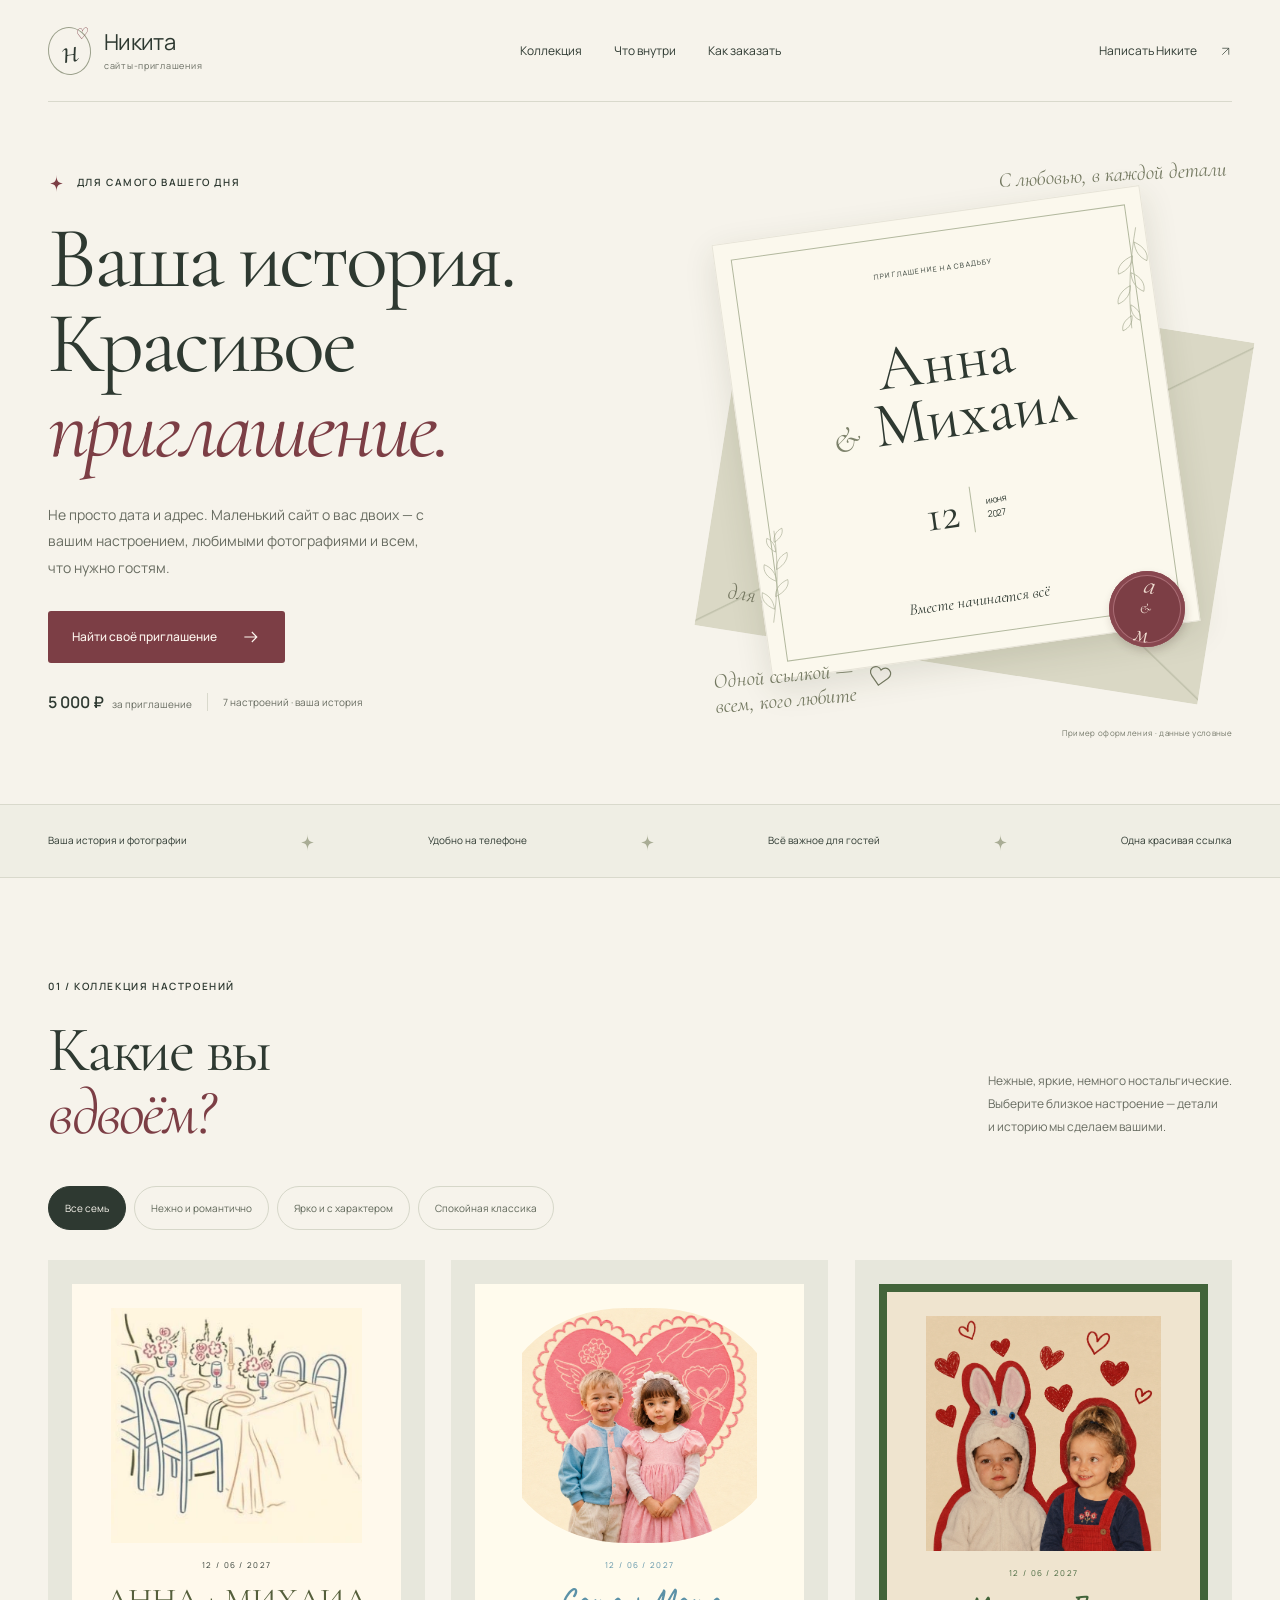
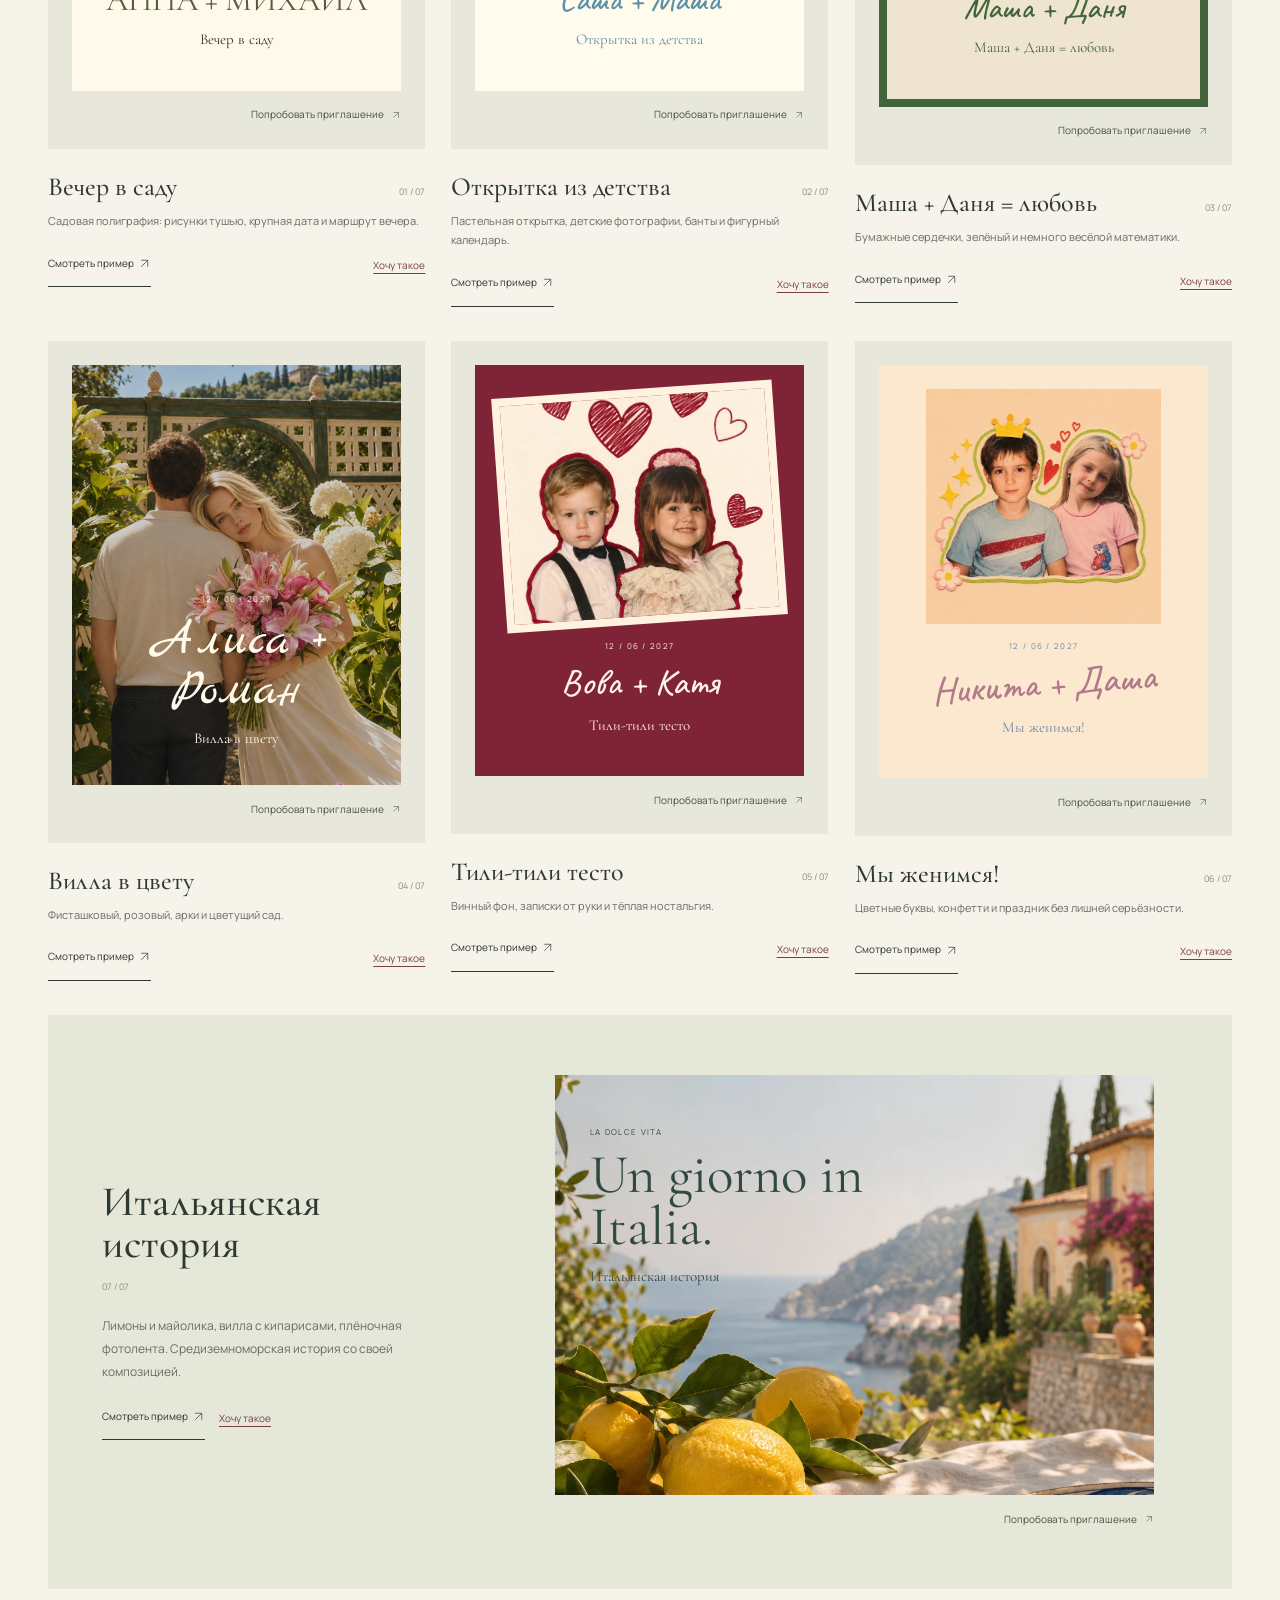
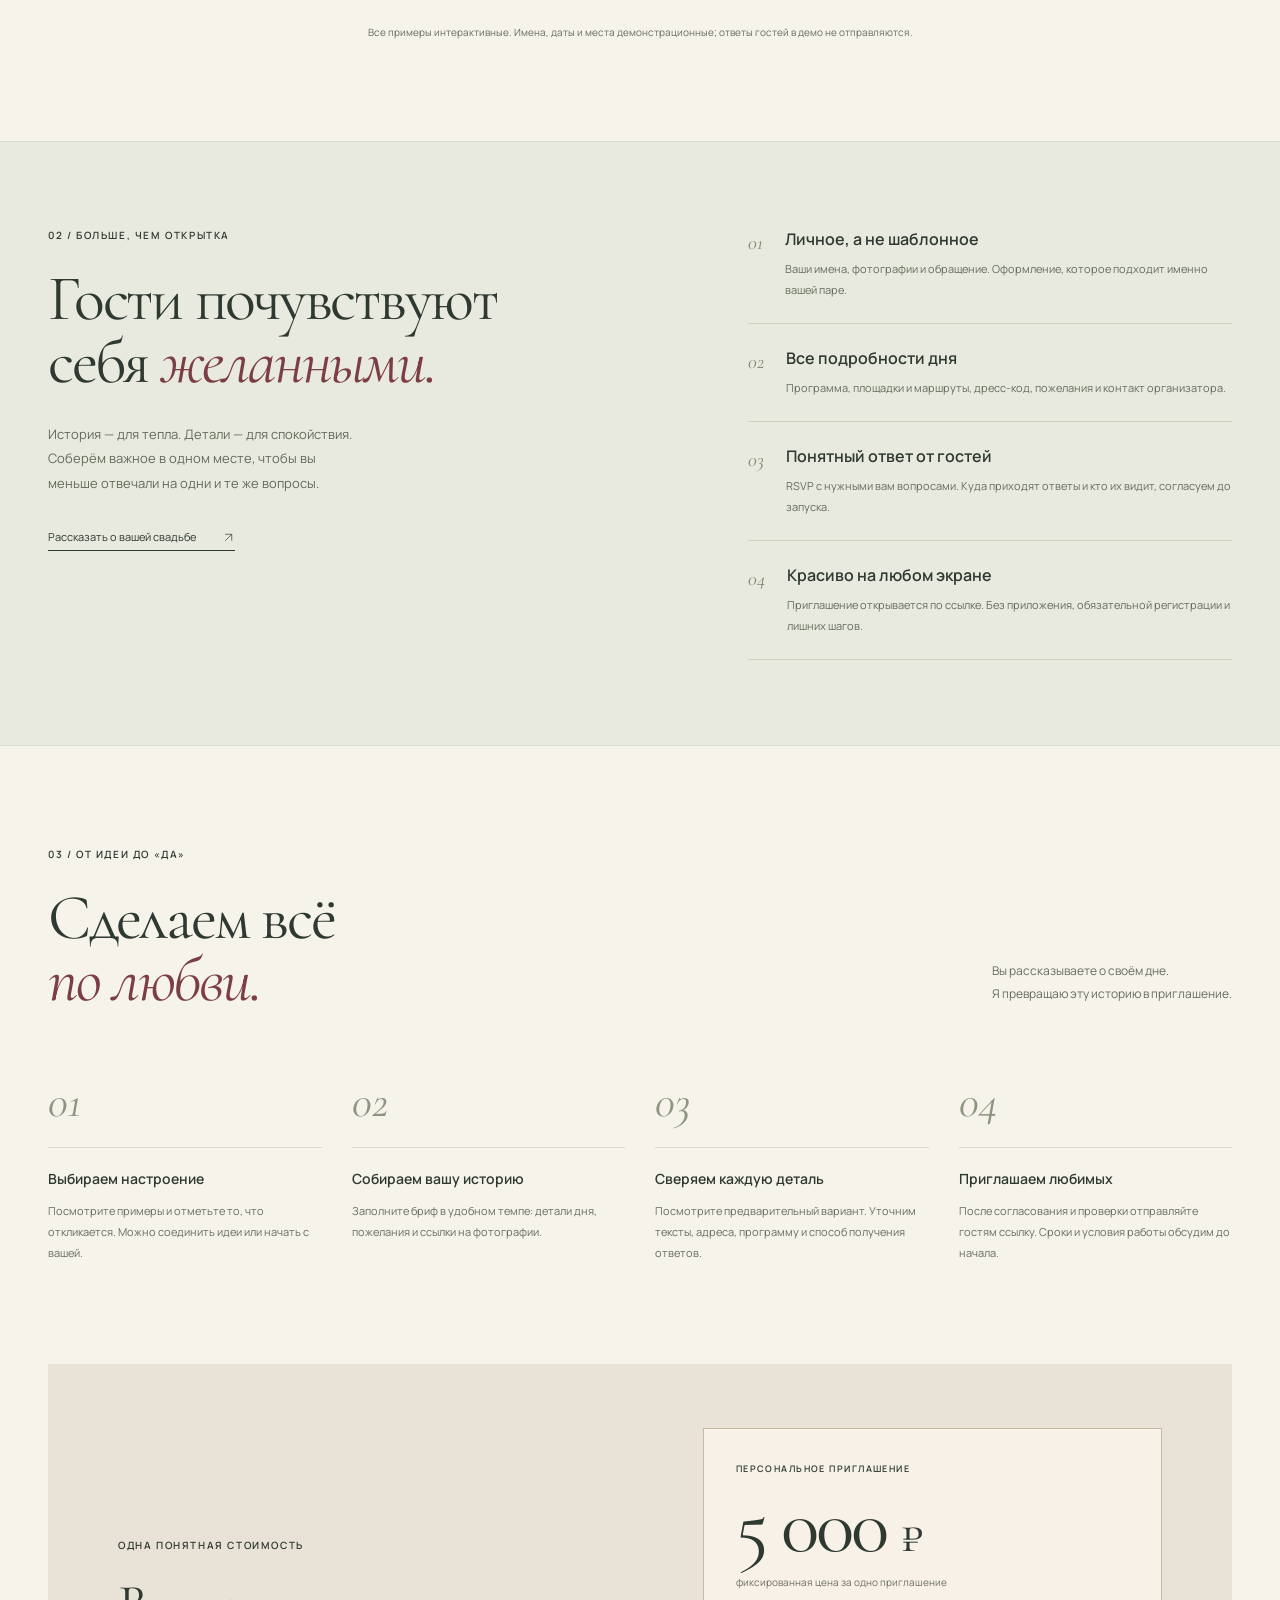
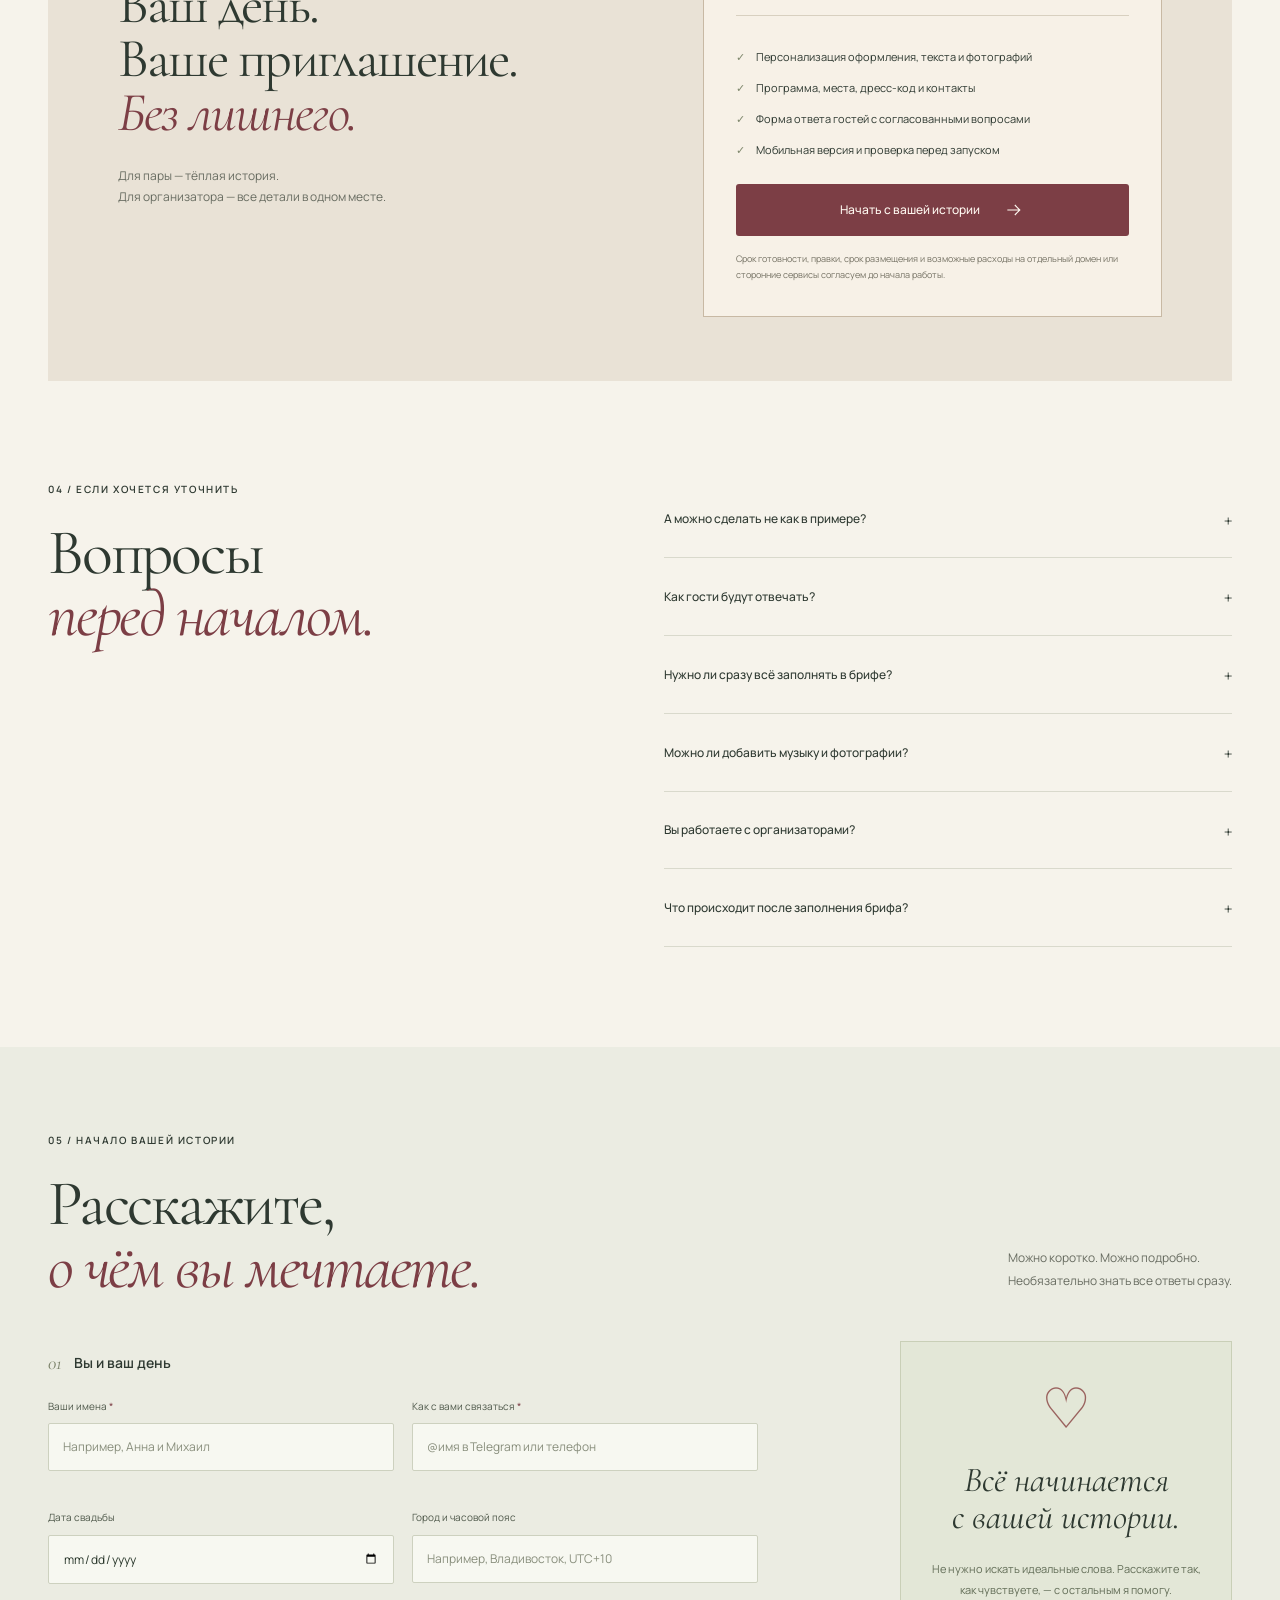
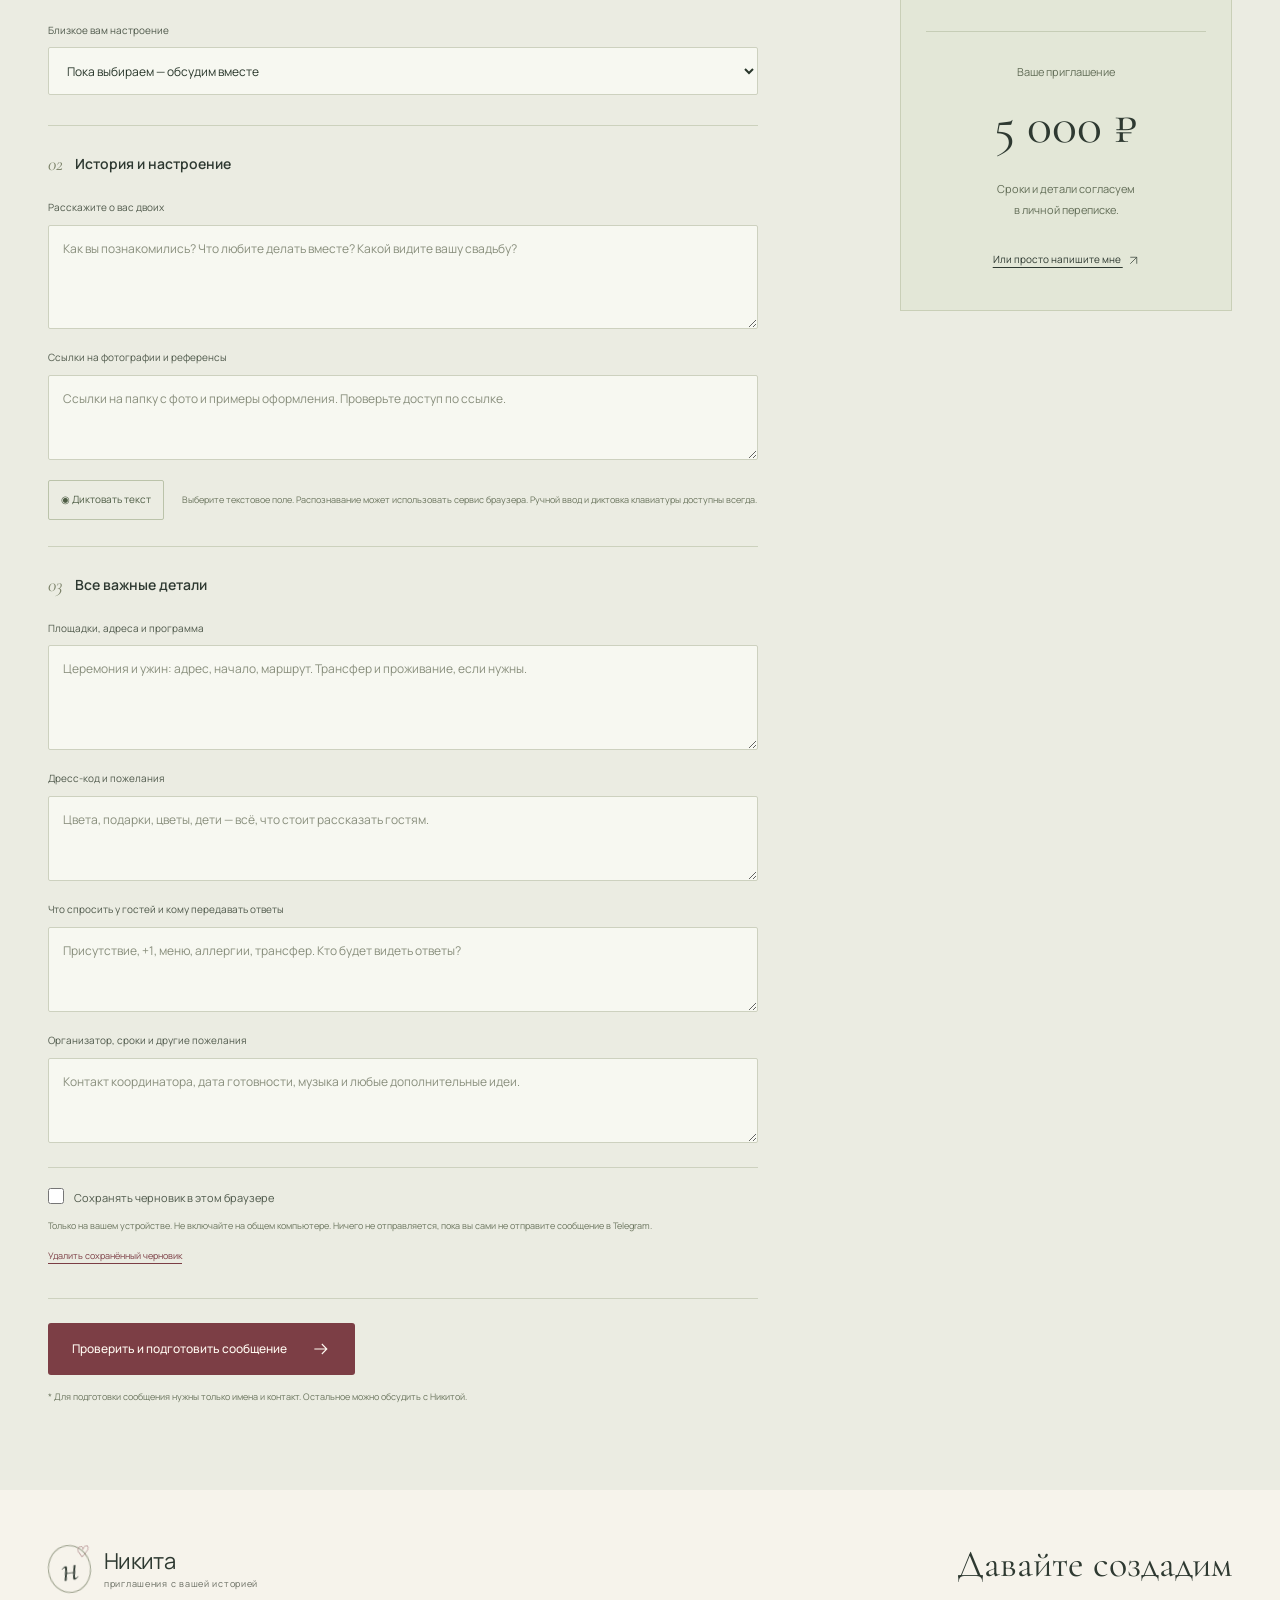
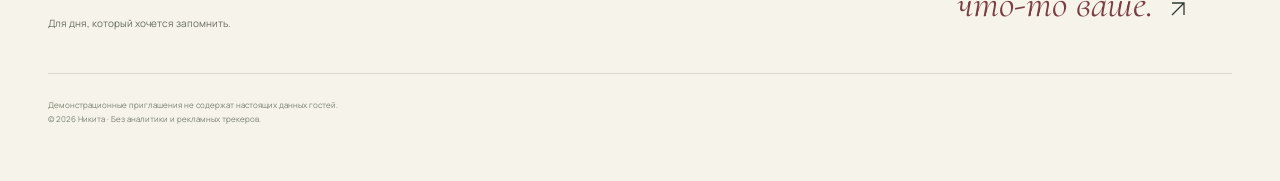
==== commit e25b0491: "Rebuild seven invitations as distinct reference-led photographic designs" ====
--- a/index.html
+++ b/index.html
@@ -11,9 +11,11 @@
   <meta property="og:locale" content="ru_RU">
   <title>Никита — приглашения с вашей историей</title>
   <link rel="icon" href="assets/heart.svg" type="image/svg+xml">
-  <link rel="stylesheet" href="styles.css">
-  <link rel="stylesheet" href="responsive.css">
-  <script src="app.js" defer></script>
+  <link rel="stylesheet" href="styles.css?v=collection2">
+  <link rel="stylesheet" href="responsive.css?v=collection2">
+  <link rel="stylesheet" href="collection.css?v=collection2">
+  <script src="collection.js?v=collection2" defer></script>
+  <script src="app.js?v=collection2" defer></script>
 </head>
 <body>
 <a class="skip-link" href="#main">Перейти к содержимому</a>
--- a/collection.css
+++ b/collection.css
@@ -0,0 +1,30 @@
+@font-face{font-family:WeddingHand;src:url('assets/editorial/WnznHAc5bAfYB2QRah7pcpNvOx-pjcB9SII.ttf');font-display:swap}@font-face{font-family:WeddingScript;src:url('assets/editorial/nwpTtK2oNgBA3Or78gapdwuCzw.ttf');font-display:swap}
+/* Independent design systems, not seven color themes of one layout. */
+.collection-page{--ink:#504e36;--sheet:#fffaf0;--red:#8e263d;background:#e9e6db;color:var(--ink);overflow-wrap:break-word}.collection-page img{display:block;width:100%;max-width:100%;height:auto;object-fit:cover}.collection-page figure{margin:0}.collection-page .design-canvas{max-width:720px;margin:auto;background:var(--sheet);box-shadow:0 25px 100px #34291915;overflow:hidden}.design-canvas>section{padding:65px 48px}.collection-page h1,.collection-page h2{letter-spacing:-.035em;line-height:1.05;font-weight:400}.collection-page h1{font-size:clamp(54px,8vw,88px)}.collection-page h2{font-size:clamp(38px,6vw,58px);margin-bottom:24px}.collection-page h3{font-size:20px;font-weight:500}.collection-page p{font-size:15px;line-height:1.8}.collection-page .handwritten{font:32px/1.15 WeddingHand,cursive}.collection-page .collection-eyebrow{font:10px/1.6 Manrope,sans-serif;text-transform:uppercase;letter-spacing:.16em;margin-bottom:15px}.collection-page .venue-link{display:inline-flex;min-height:44px;align-items:center;font-size:12px;border-bottom:1px solid currentColor;margin-top:18px}.collection-page .demo-topbar{max-width:none;justify-content:space-between;background:#fffcf5;color:#554d3e;padding:12px max(18px,calc((100vw - 1150px)/2))}.collection-page .demo-topbar .button{background:#504f38;margin:0;color:#fffaf0;font-size:11px}.collection-page .demo-notice{background:#fffdf8;font-size:9px}.collection-page [id]{scroll-margin-top:24px}.month-piece{max-width:330px;margin:32px auto;text-align:center}.month-piece>p{font:32px WeddingHand,cursive!important;margin-bottom:18px}.month-grid{display:grid;grid-template-columns:repeat(7,minmax(0,1fr));gap:5px;align-items:center}.month-grid b{font:12px WeddingHand,cursive}.month-grid span{font-size:13px;aspect-ratio:1;display:grid;place-items:center}.month-grid .chosen-day{background:var(--red);color:#fff9ef;border-radius:50% 50% 45% 45%}.calendar-link{display:inline-block;background:none;border:0;border-bottom:1px solid currentColor;font:10px/1.5 Manrope,sans-serif;color:inherit;padding:12px 0;min-height:44px;margin-top:15px}.heart-palette{display:flex;gap:18px;flex-wrap:wrap;justify-content:center;margin:30px 0}.heart-palette>span{text-align:center;font-size:10px;line-height:1.5}.heart-palette i{font:50px/1 Cormorant,serif;display:block;font-style:normal;margin-bottom:8px;text-shadow:0 1px 1px #0002}.bespoke-plan{list-style:none;padding:0;margin:30px 0 0}.bespoke-plan li{display:flex;gap:26px;padding:22px 0;border-bottom:1px solid #5553;align-items:start}.bespoke-plan time{font:34px/1 WeddingHand,cursive;min-width:76px}.bespoke-plan h3{font-size:17px}.bespoke-plan li p{font-size:12px;margin-top:6px}.wish-notes{display:grid;grid-template-columns:1fr 1fr;gap:22px;margin-top:30px}.wish-notes article{padding:25px;border:1px solid currentColor}.wish-notes article>span{font:36px WeddingHand,cursive}.wish-notes article p{font-size:13px;margin-top:12px}.collection-rsvp{padding:30px 48px 65px}.collection-rsvp .demo-section{width:100%;max-width:520px;padding:0;margin:auto}.collection-rsvp .demo-section h2{color:inherit}.collection-rsvp form{margin-top:30px}.collection-page .collection-rsvp label{color:inherit;font-size:13px}.collection-page .collection-rsvp input,.collection-page .collection-rsvp select{font-size:16px;color:var(--ink);background:#fffdf4;border:1px solid #7b795a77;border-radius:0;min-height:48px}.collection-page .collection-rsvp .button{background:var(--red);color:#fff7ed}.collection-ending{padding:60px 30px;text-align:center;border-top:1px solid #5553}.collection-ending>p:first-child{font:42px/1.15 WeddingScript,cursive}.collection-ending .sample-note{font-size:10px;max-width:430px;margin:25px auto;color:inherit;opacity:.75}.collection-ending .button{background:var(--red);color:#fff7ed;font-size:12px}.collection-ending>a{display:block;font-size:11px;text-decoration:underline;margin-top:25px}.framed-pair{display:grid;grid-template-columns:1fr 1fr;gap:24px;margin:35px 0}.framed-pair img{aspect-ratio:3/4;object-fit:cover;border:1px solid currentColor;padding:9px;border-radius:40% 40% 4px 4px}.collection-page .demo-small-note{font-size:11px!important}
+/* 01: illustrated garden stationery, asymmetry and ink */
+.design-garden{--ink:#555a3d;--red:#9e2544;--sheet:#fffbed;background:#d9decf}.g-cover{padding:38px 45px 55px}.g-top{display:flex;justify-content:space-between;font-family:Cormorant,serif}.g-cover h1{text-transform:uppercase;font-size:clamp(48px,9vw,78px);margin:28px 0 5px;letter-spacing:-.055em}.g-table{display:grid;grid-template-columns:80px 1fr;align-items:start;gap:10px}.g-table>span{font:60px/.9 Cormorant,serif;color:var(--red)}.g-table img{mix-blend-mode:multiply;max-height:430px;object-fit:contain}.g-cover .handwritten{color:var(--red);font-size:38px;margin:35px 0 16px}.g-letter{text-align:center}.g-letter h2{font-size:43px}.g-letter .month-piece{border-block:1px solid #636b4a66;padding:24px 0}.g-location{display:grid;grid-template-columns:1fr 1fr;gap:28px;align-items:center;background:#ebeddf}.g-location img{aspect-ratio:3/4;border-radius:45% 45% 0 0}.g-path h2{font:40px WeddingScript,cursive;color:var(--red)}.g-path .bespoke-plan{border-left:1px dashed #868967;margin-left:35px;padding-left:30px}.g-path .bespoke-plan li:nth-child(even){margin-left:35px}.g-path .bespoke-plan li{position:relative;border:0;display:block}.g-path .bespoke-plan li:before{content:'♡';position:absolute;left:-43px;top:22px;background:var(--sheet);color:var(--red);font-size:24px}.g-path .bespoke-plan time{display:block;margin-bottom:12px;color:var(--red)}.g-dress{text-align:center}.g-dress h2{font-size:40px}.g-wishes{background:#eff0e6}.design-garden .collection-rsvp{border-top:1px solid #87936c}
+/* 02: pastel storybook, heart portrait, scalloped calendar and memory film */
+.design-childhood{--ink:#54849c;--sheet:#fffbec;--red:#d77795;background:linear-gradient(120deg,#f9d8e8,#d5eaf0,#fae5c7)}.design-childhood h1,.design-childhood h2,.design-childhood h3{font-family:WeddingHand,cursive;letter-spacing:-.02em}.p-cover{text-align:center;padding:32px 40px 50px;position:relative}.drawn-bow{font:70px WeddingScript,cursive;color:#d78a9c}.p-cover h1{font-size:42px;margin:20px 0}.p-cover .handwritten{font-size:30px}.heart-photo{max-width:320px;margin:20px auto!important;clip-path:polygon(50% 99%,5% 50%,0 20%,10% 3%,30% 0,50% 14%,70% 0,90% 3%,100% 20%,95% 50%)}.heart-photo img{aspect-ratio:1;object-fit:cover}.p-sticker{display:inline-block;padding:8px 20px;background:#e88aa3;color:#fffaf0;border-radius:50%;transform:rotate(-5deg);font:30px WeddingHand,cursive!important}.down-note{display:block;font-size:11px;margin-top:35px}.p-story{text-align:center}.scallop-calendar{border:2px solid #e294a6;outline:1px dashed #e294a6;outline-offset:8px;border-radius:45% 40% 43% 40%/15% 14% 18% 17%;padding:32px;margin:45px 10px}.heart-address{display:flex;gap:15px;margin-top:25px}.heart-address p{width:50%;padding:55px 16px 35px;background:#e997ae;color:#fff9ed;border-radius:48% 48% 16px 16px;transform:rotate(-4deg);font-size:12px}.heart-address p:last-child{transform:rotate(5deg);background:#9ab7c3}.p-program .bespoke-plan{max-width:390px;margin:auto;text-align:center}.p-program .bespoke-plan li{display:block;border:0;padding:28px 0}.p-program time{font-size:44px;color:#d77795}.p-program h3{font-size:26px;margin-top:8px}.p-program h2,.p-hearts h2,.p-wishes h2,.p-dress h2{text-align:center}.p-wishes .wish-notes article{border:0;background:#eb8da9;color:#fffaf0;border-radius:30px;transform:rotate(-3deg)}.p-wishes .wish-notes article:nth-child(2){background:#a1bec8;transform:rotate(4deg)}.memory-strip{background:#e38da6;color:#fff9ea;border-block:10px dashed #fff9ea;padding:30px;margin-top:40px;text-align:center}.memory-strip h3{font-size:34px}.design-childhood .collection-rsvp{background:#fffbed}.design-childhood .collection-ending{background:#f7d9e3}
+/* 03: red paper collage, green framing and bold cutout notes */
+.design-equation{--ink:#42613c;--red:#a7252e;--sheet:#f1e8d6;background:#364b2f}.design-equation .design-canvas{border-inline:12px solid #42613c}.design-equation h1,.design-equation h2,.design-equation h3{font-family:WeddingHand,cursive}.e-cover{text-align:center;padding:45px 36px 10px}.e-cover .handwritten{font-size:40px}.e-cover figure{margin:25px 0 0}.e-cover img{mix-blend-mode:multiply}.green-ribbon{position:relative;background:#42613c;color:#fff8e8;border-radius:50%;padding:12px;margin-top:-12px;font:26px WeddingHand,cursive!important}.e-recognize{text-align:center}.e-recognize h1{font-size:52px;color:#a7252e}.e-recognize>p{margin:20px 0}.red-calendar{border:3px double #a7252e;padding:15px;margin-top:35px;position:relative}.red-calendar:before{content:'❦';font:50px Cormorant,serif;color:#a7252e;position:absolute;top:-35px;left:calc(50% - 18px);background:#f1e8d6}.paper-red-heart{background:#a7252e;color:#fff9ea;border-radius:48% 48% 44% 44%;transform:rotate(-5deg);padding:50px 25px;max-width:360px;margin:25px auto;text-align:center}.paper-red-heart span{display:block;transform:rotate(5deg);line-height:2}.paper-red-heart b{font:35px WeddingHand,cursive}.e-place{text-align:center}.e-plan .bespoke-plan li{display:block;text-align:center;padding:26px 15px;border-color:#a7252e55}.e-plan time{font-size:46px}.e-plan h3{font:27px WeddingHand,cursive}.e-plan h2{text-align:center}.e-puzzles{background:#e8dfcc}.e-puzzles .wish-notes{display:block}.e-puzzles article{margin-top:30px;background:#a7252e;color:#fff8ea;padding:32px;border:0;border-radius:32% 10% 20% 7%/15% 12% 20% 25%}.e-puzzles article:nth-child(2){border-radius:8% 22% 8% 30%}.e-dress{text-align:center}.e-snapshot{margin:30px auto;max-width:380px;padding:12px 12px 40px;background:#fff9ec;transform:rotate(4deg)}.design-equation .collection-rsvp{background:#e7dfc9;border-top:10px dashed #a7252e}.design-equation .collection-ending{background:#a7252e;color:#fff8e9}
+/* 04: floral villa, satin, ornamental medallions and pearl-like framing */
+.design-villa{--ink:#626941;--sheet:#d7dda6;--red:#9f6f83;background:#f3d1e0}.v-cover{height:780px;max-height:92svh;min-height:560px;position:relative;color:white;text-align:center;isolation:isolate}.v-cover>img{height:100%;object-position:50% 40%;position:absolute;inset:0;z-index:-1;filter:brightness(.86)}.v-cover h1{font:clamp(85px,14vw,145px)/.8 WeddingScript,cursive;position:absolute;bottom:95px;left:0;right:0;text-shadow:0 3px 20px #26371177}.v-cover h1 i{font-size:.55em;display:inline-block;line-height:1.3}.v-cover>p{position:absolute;bottom:35px;left:0;right:0;font-size:13px;letter-spacing:.2em}.v-letter{text-align:center}.v-oval{background:#f5e4e3;border:7px double #dfc2cf;outline:1px solid #a97b8a;outline-offset:5px;border-radius:50%;padding:60px 35px;margin:10px 0 55px;box-shadow:0 0 0 14px #f2e0df88}.v-oval .handwritten{font:45px/1.1 WeddingScript,cursive;margin-bottom:22px}.v-letter .month-grid{border-block:1px solid #77834f;padding-block:10px}.v-place{padding:0!important;position:relative}.v-place>img{height:440px}.ornate-label{position:relative;max-width:440px;margin:-50px auto 0;padding:50px 35px 30px;text-align:center;border:8px double #83925a;outline:1px solid #83925a;outline-offset:7px;border-radius:48% 48% 0 0;background:#d7dda6}.ornate-label h2{font:65px/.95 Cormorant,serif;margin:20px 0}.ornate-label p{font-size:12px}.satin-bow{text-align:center;font:100px/1.2 WeddingScript,cursive;color:#b57e9b;text-shadow:1px 2px 1px #f9e9ef,-1px -1px 1px #79566c;border-block:8px double #cf9ab5;margin-top:35px}.v-program{display:grid;grid-template-columns:1.2fr 1fr;gap:25px;align-items:center}.v-program>img{border-radius:50% 50% 0 0;height:350px;object-fit:cover}.v-program h2{font-family:WeddingScript,cursive}.v-program .bespoke-plan li{gap:10px}.v-program .bespoke-plan time{font-family:Cormorant,serif;font-size:26px;min-width:58px}.v-program h3{font:14px Manrope,sans-serif}.v-program .bespoke-plan p{display:none}.v-dress{text-align:center;background:#f2f0dc;border-radius:50px;margin:0 25px}.v-frame{border:8px ridge #d4a4b8;padding:25px 10px;max-width:420px;margin:30px auto;box-shadow:0 0 0 2px #ab7b90}.v-bouquet{position:relative;padding:0!important}.v-bouquet>img{height:400px;object-position:center}.v-bouquet h2{position:absolute;bottom:30px;left:25px;right:25px;background:#f8f4e9dd;text-align:center;padding:20px;font-family:WeddingScript,cursive}.design-villa .collection-rsvp{background:#edf0cf}.design-villa .collection-ending{background:#d7b6c8}
+/* 05: burgundy scrapbook, black-and-white film and a drawn timeline */
+.design-tili{--ink:#791c31;--sheet:#faf1df;--red:#791c31;background:#3e1523}.design-tili h1,.design-tili h2{font-family:WeddingHand,cursive}.f-cover{text-align:center;padding:55px 45px 0}.f-cover h1{font-size:76px;transform:rotate(-6deg);margin:0 0 25px}.f-cover h1 span{padding-left:80px}.f-cover img{max-width:400px;margin:auto;mix-blend-mode:multiply}.f-cover>p{background:#791c31;color:#fff6e8;display:inline-block;transform:rotate(-4deg);padding:8px 35px;margin-top:20px}.f-story{text-align:center}.f-album{background:#791c31;display:grid;grid-template-columns:1fr 1fr;gap:30px;clip-path:polygon(0 2%,25% 0,50% 2%,75% 0,100% 2%,100% 98%,75% 100%,50% 98%,25% 100%,0 98%);padding-block:70px!important}.f-album figure{padding:10px 10px 25px;background:#fff9ed;transform:rotate(-7deg)}.f-album figure:nth-child(2){transform:rotate(8deg);margin-top:80px}.f-album img{aspect-ratio:3/4;filter:grayscale(1)}.f-album figcaption{font:27px WeddingHand,cursive;margin-top:16px;text-align:center}.f-date h2{display:flex;justify-content:space-between;font-family:WeddingHand,cursive}.f-date .month-piece{border-block:2px solid #791c31}.f-place{background:#791c31;color:#fff9ed;text-align:center}.polaroid{padding:15px 15px 48px;background:#fff9ed;transform:rotate(5deg);max-width:450px;margin:35px auto!important}.polaroid img{aspect-ratio:1;filter:grayscale(1)}.f-thread{position:relative}.thread-line{position:absolute;left:25%;top:160px;width:50%;height:calc(100% - 200px);stroke:#791c31;stroke-width:1.3;fill:none;opacity:.6}.f-thread .bespoke-plan li{display:block;border:0;width:55%;position:relative;padding:35px 0}.f-thread li:nth-child(even){margin-left:auto}.f-thread h3{font:25px WeddingHand,cursive;margin-top:12px}.f-thread time{font:40px WeddingHand,cursive}.f-dress{text-align:center;background:#eadcc8}.design-tili .collection-ending{background:#791c31;color:#fff9ed}
+/* 06: a real sketchbook rhythm: taped photos, colored crayon and notebook paper */
+.design-color{--ink:#624e40;--sheet:#fce8ce;--red:#b55b5c;background:#e9e2d4}.design-color h1,.design-color h2,.design-color h3{font-family:WeddingHand,cursive}.c-cover{padding:0 35px 50px;text-align:center}.bunting{color:#84a684;font-size:30px;letter-spacing:12px;border-top:2px solid #8a9365;overflow:hidden;white-space:nowrap}.c-cover h1{font-size:66px;margin:25px 0;transform:rotate(-4deg)}.c-cover h1 span:nth-child(1){color:#527fa0}.c-cover h1 span:nth-child(2){color:#5b8c62}.c-cover h1 span:nth-child(3){color:#ce7298}.c-cover h1 span:nth-child(4){color:#c58d3e}.c-cover img{margin:auto;max-width:420px;mix-blend-mode:multiply}.c-name-tag{font:35px WeddingHand,cursive!important;position:relative;margin:-12px auto 0;max-width:320px;background:repeating-linear-gradient(#fff8ee 0 25px,#9ec2cd 26px,#fff8ee 27px);transform:rotate(-4deg);padding:16px;color:#a36687}.c-date{font:30px WeddingHand,cursive!important;border:2px solid #d69bb8;border-radius:50%;display:inline-block;padding:8px 24px;transform:rotate(-5deg);margin-top:35px}.c-hello{text-align:center}.c-hello h2{color:#5e9b78}.c-location figure{padding:12px 12px 32px;background:#fffaf0;transform:rotate(-5deg);position:relative;margin-bottom:45px}.c-location figure:before,.taped-note:before{content:'';position:absolute;top:-10px;left:35%;height:28px;width:90px;background:#ccb58790;transform:rotate(5deg)}.c-location img{aspect-ratio:4/3}.c-location figcaption{font:28px WeddingHand,cursive;margin-top:15px;color:#6288a0}.c-location>div{background:repeating-linear-gradient(#fff9ed 0 30px,#c1cdd3 31px,#fff9ed 32px);padding:30px}.c-location h2{color:#c28e36}.c-plan li{border:0;border-radius:30% 4% 10% 3%;padding:25px 20px;background:#e2bdd0;margin-top:18px;transform:rotate(-2deg)}.c-plan li:nth-child(2){background:#d5dfbd;transform:rotate(2deg)}.c-plan li:nth-child(3){background:#c5d8df}.c-plan li:nth-child(4){background:#f1d29d;transform:rotate(2deg)}.c-plan time{font-size:38px}.c-plan h3{font-size:26px}.c-gift{text-align:center}.c-gift h2{color:#c4809d}.c-gift img{max-width:400px;margin:30px auto;clip-path:polygon(3% 0,100% 4%,95% 100%,0 96%)}.c-dress h2{color:#5d92ad;transform:rotate(-4deg)}.taped-note{position:relative;padding:35px;background:#fff8ed;transform:rotate(4deg);font:30px WeddingHand,cursive;text-align:center;margin-top:40px}.design-color .collection-rsvp{border:2px solid #d1ab78;margin:20px;background:repeating-linear-gradient(#fff9ee 0 32px,#b9d2d84d 33px,#fff9ee 34px)}.design-color .collection-rsvp h2{font-family:WeddingHand,cursive;color:#7b8f68}
+/* 07: Italian summer editorial — lemons, majolica, villa, cypresses, film. */
+.design-italy{--ink:#334b43;--sheet:#f8f4e7;--red:#254b78;background:#e8e6da}.design-italy .design-canvas{max-width:1200px}.i-cover{height:900px;min-height:650px;max-height:100svh;position:relative;isolation:isolate;padding:70px 8%}.i-cover>img{position:absolute;inset:0;height:100%;z-index:-1;object-position:center 55%}.i-cover>div{max-width:650px}.i-cover>div>p:first-child{font-size:11px;letter-spacing:.2em}.i-cover h1{font:clamp(78px,10vw,140px)/.84 Cormorant,serif;letter-spacing:-.055em;margin:65px 0 28px;text-shadow:0 1px 15px #fff9df99}.i-cover h1 i{color:#52663e}.i-cover .i-names{font:35px Cormorant,serif}.i-cover a{font-size:11px;display:inline-block;margin-top:25px;padding-bottom:8px;border-bottom:1px solid}.i-letter{text-align:center;padding:95px 12%!important}.i-number{font-size:10px;letter-spacing:.18em;color:#7f856a}.i-letter h2{font-size:clamp(45px,6vw,70px);margin:25px 0}.i-letter>p{max-width:610px;margin:20px auto}.i-letter .handwritten{font:30px WeddingScript,cursive;margin-top:30px}.i-letter .month-piece{margin-top:50px}.i-film{background:#283c31;color:#f4edda;padding:30px 35px 45px!important}.i-film>p{font:10px/1.4 monospace;letter-spacing:.17em;margin-bottom:28px}.i-film>div{display:flex;gap:20px;overflow:auto;scroll-snap-type:x mandatory;padding:20px 0;border-block:7px dashed #c3ac79}.i-film figure{flex:0 0 28%;min-width:170px;scroll-snap-align:center}.i-film img{aspect-ratio:3/4}.i-film figcaption{font:10px monospace;margin-top:10px}.i-villa{display:grid;grid-template-columns:1.2fr 1fr;padding:0!important}.i-villa>img{height:100%;min-height:540px}.i-villa>div{padding:70px 45px;align-self:center}.i-villa>div>p:first-child,.i-dress>div>p:first-child,.i-menu>div>p:first-child{font-size:10px;letter-spacing:.15em}.i-villa h2{margin-top:30px}.i-menu{display:grid;grid-template-columns:35px 1fr 35px;gap:50px;background:#fffdf0;padding:45px 25px!important}.majolica-edge{background:radial-gradient(circle at 50% 50%,#fffdf0 0 5px,transparent 6px),conic-gradient(from 45deg,#315980 25%,#fffdf0 0 50%,#315980 0 75%,#fffdf0 0);background-size:32px 32px;border:1px solid #315980}.i-menu>div:nth-child(2){padding:20px;max-width:600px;width:100%;margin:auto}.i-menu h2{font:85px Cormorant,serif;color:#315980;margin:20px 0}.i-menu .handwritten{font:26px WeddingScript,cursive;color:#7f8360}.i-menu time{font:34px Cormorant,serif;color:#315980}.i-menu .bespoke-plan li{padding-block:25px}.i-dress{display:grid;grid-template-columns:1fr 1fr;background:#e8d887;padding:0!important}.i-dress>div{padding:65px 45px;align-self:center}.i-dress h2{margin-top:25px}.i-dress>img{height:100%;min-height:500px;object-position:70% 80%}.i-dress .heart-palette{justify-content:start}.i-toast{text-align:center;padding:90px 35px!important}.i-toast>p{font:28px WeddingScript,cursive;color:#6e7759;margin-bottom:30px}.design-italy .collection-rsvp{background:#eee4bb;padding-block:65px;border-top:8px double #315980}.design-italy .collection-rsvp .demo-section{max-width:600px}.design-italy .collection-ending{background:#284c73;color:#f8f0d9}
+/* Accurate previews: each carries the imagery and hierarchy of its full invitation. */
+.collection-preview{width:100%;min-height:350px;position:relative;display:flex;flex-direction:column;justify-content:space-between;overflow:hidden;background:#fff9ec;padding:24px;text-align:center}.collection-preview>img{width:100%;height:235px;object-fit:contain;mix-blend-mode:multiply}.collection-preview>div{position:relative;z-index:1;padding:15px 0}.collection-preview small{display:block;font-size:8px;letter-spacing:.16em}.collection-preview strong{display:block;font:32px/1.1 WeddingHand,cursive;margin:10px 0}.collection-preview em{font:15px Cormorant,serif}.cp-garden strong{font-family:Cormorant,serif;text-transform:uppercase;color:#555f3b}.cp-childhood{background:#fffbed;color:#5b91a7}.cp-childhood img{border-radius:45%;object-fit:contain}.cp-equation{background:#efe4cf;color:#42643a;border:8px solid #42643a}.cp-villa{padding:0;color:#fff9e9;min-height:420px}.cp-villa>img{position:absolute;inset:0;height:100%;object-fit:cover;mix-blend-mode:normal;filter:brightness(.8)}.cp-villa>div{margin-top:auto;padding:35px 20px}.cp-villa strong{font:50px/1 WeddingScript,cursive}.cp-tili{background:#7f2337;color:#fff5e7}.cp-tili img{mix-blend-mode:normal;transform:rotate(-4deg);border:8px solid #fff3df;object-fit:cover}.cp-tili strong{font-size:36px}.cp-color{background:#fce7cf;color:#678ba5}.cp-color img{mix-blend-mode:multiply}.cp-color strong{font-size:38px;transform:rotate(-4deg);color:#b17a8a}.cp-italy{padding:35px;min-height:420px;text-align:left;color:#314a40}.cp-italy>img{position:absolute;inset:0;object-fit:cover;height:100%;mix-blend-mode:normal}.cp-italy>div{margin-bottom:auto}.cp-italy strong{font:55px/.95 Cormorant,serif;max-width:280px}.style-card.featured .collection-preview{min-height:420px}.collection-grid .preview-link{grid-template-rows:auto auto}.collection-preview img{max-width:100%}
+@media(max-width:760px){.collection-page .design-canvas{width:100%}.design-canvas>section{padding:48px 25px}.collection-page h2{font-size:40px}.collection-page p{font-size:14px}.g-cover{padding:32px 25px}.g-cover h1{font-size:56px}.g-table{grid-template-columns:65px 1fr}.g-table>span{font-size:47px}.g-cover .handwritten{font-size:32px}.g-location{grid-template-columns:1fr}.g-location img{max-height:360px}.g-path .bespoke-plan li:nth-child(even){margin-left:15px}.framed-pair{gap:15px}.wish-notes{grid-template-columns:1fr}.p-cover{padding:30px 24px 40px}.p-cover h1{font-size:38px}.p-story h2{font-size:42px}.scallop-calendar{padding:20px 12px;margin:45px 10px}.heart-address{gap:10px}.heart-address p{padding:40px 12px 30px;font-size:11px}.design-equation .design-canvas{border-inline-width:8px}.e-cover{padding:38px 20px 5px}.e-cover .handwritten{font-size:34px}.e-recognize h1{font-size:48px}.paper-red-heart{padding:40px 20px}.v-cover{height:720px}.v-cover h1{font-size:110px;bottom:110px}.v-oval{padding:50px 24px;margin-inline:10px}.v-oval .handwritten{font-size:36px}.v-place>img{height:340px}.ornate-label{margin:-35px 25px 0;padding:40px 22px}.ornate-label h2{font-size:62px}.satin-bow{font-size:80px}.v-program{grid-template-columns:1fr}.v-program>img{height:260px}.v-dress{margin:0 16px;padding-inline:20px!important}.v-frame{padding:20px 10px}.v-bouquet>img{height:340px}.f-cover{padding:45px 24px 0}.f-cover h1{font-size:66px}.f-cover h1 span{padding-left:35px}.f-album{gap:18px;padding-inline:24px!important}.f-album figcaption{font-size:22px}.f-date h2{font-size:38px}.f-place{padding-inline:32px!important}.f-thread li{width:60%!important}.f-thread .bespoke-plan h3{font-size:23px}.f-thread .bespoke-plan p{font-size:12px}.c-cover{padding-inline:22px}.c-cover h1{font-size:53px}.c-name-tag{font-size:30px!important}.c-location>div{padding:25px}.c-plan li{gap:15px;padding:22px 15px}.c-plan time{font-size:34px;min-width:70px}.c-plan h3{font-size:25px}.taped-note{font-size:28px}.collection-rsvp{padding:35px 25px 50px}.collection-rsvp .demo-section{width:100%}.collection-page .collection-rsvp .button{width:100%;font-size:12px}.collection-ending{padding:50px 25px}.collection-ending>p:first-child{font-size:38px}.i-cover{height:830px;max-height:none;min-height:700px;padding:55px 28px}.i-cover h1{font-size:85px;margin-top:55px}.i-cover .i-names{font-size:29px}.i-cover>div>p:first-child{font-size:9px}.i-cover>img{object-position:56% center}.i-letter{padding:65px 25px!important}.i-letter h2{font-size:43px}.i-film{padding:25px!important}.i-film figure{flex-basis:70%;min-width:180px}.i-villa{grid-template-columns:1fr}.i-villa>img{min-height:0;height:360px}.i-villa>div{padding:45px 25px}.i-menu{gap:13px;grid-template-columns:16px 1fr 16px;padding:30px 12px!important}.majolica-edge{background-size:20px 20px}.i-menu>div:nth-child(2){padding:12px 0}.i-menu h2{font-size:60px}.i-menu .handwritten{font-size:23px}.i-menu .bespoke-plan li{gap:14px}.i-menu time{min-width:60px;font-size:29px}.i-menu h3{font-size:15px}.i-dress{grid-template-columns:1fr}.i-dress>div{padding:50px 25px}.i-dress>img{min-height:0;height:300px;object-position:60% 80%}.i-toast{padding:65px 25px!important}.collection-preview{min-height:360px;padding:22px}.collection-preview>img{height:230px}.cp-villa,.cp-italy{min-height:430px}.cp-villa>img,.cp-italy>img{height:100%}.cp-italy strong{font-size:55px}.collection-page .demo-topbar{padding:10px 16px}.collection-page .demo-topbar .button{font-size:10px}.design-color .collection-rsvp{margin:14px;padding-inline:18px}.design-italy .collection-rsvp{padding:50px 25px}.design-tili .collection-ending>p{font-family:WeddingHand,cursive}}
+@media(max-width:380px){.collection-page h2{font-size:35px}.g-cover h1{font-size:46px}.g-table{grid-template-columns:58px 1fr}.g-table>span{font-size:42px}.g-path .bespoke-plan{margin-left:15px;padding-left:25px}.g-path .bespoke-plan li:before{left:-38px}.p-cover h1{font-size:33px}.heart-address{display:block}.heart-address p{width:85%;margin:25px auto}.v-oval .handwritten{font-size:31px}.f-cover h1{font-size:57px}.f-album{grid-template-columns:1fr;gap:35px;padding-inline:42px!important}.f-album figure:nth-child(2){margin-top:0}.f-thread li{width:70%!important}.c-cover h1{font-size:46px}.c-name-tag{font-size:25px!important}.i-cover h1{font-size:73px}.i-cover{padding:48px 24px}.i-menu .bespoke-plan li{display:block}.i-menu .bespoke-plan h3{margin-top:10px}.collection-preview strong{font-size:30px}.cp-italy strong{font-size:47px}}
+@media(prefers-reduced-motion:no-preference){.design-canvas{animation:collection-arrive .6s ease both}@keyframes collection-arrive{from{opacity:.4;transform:translateY(12px)}to{opacity:1;transform:none}}}
+.g-table{grid-template-columns:100px 1fr}.g-table>span{white-space:nowrap;font-size:46px}
+.collection-page .collection-rsvp .check-label{display:flex;align-items:flex-start;gap:12px;min-height:44px}
+.collection-page .collection-rsvp input[type=checkbox]{display:inline-block;flex:0 0 18px;width:18px;height:18px;min-height:18px;padding:0;margin:4px 0 0;accent-color:var(--red)}
+.design-childhood .collection-rsvp h2,.design-equation .collection-rsvp h2,.design-tili .collection-rsvp h2{font-family:WeddingHand,cursive}
+.design-childhood .collection-rsvp .button{border-radius:30px;background:#d77795}.design-equation .collection-rsvp form{padding:24px;border:2px solid #9e3037}.design-tili .collection-rsvp input,.design-tili .collection-rsvp select{border:0;border-bottom:1px solid #791c31;background:transparent}.design-villa .collection-rsvp input,.design-villa .collection-rsvp select{border-radius:20px}.design-italy .collection-rsvp .button{background:#315980}
+@media(max-width:760px){.g-table{grid-template-columns:85px 1fr}.g-table>span{font-size:40px}.design-equation .collection-rsvp form{padding:18px}}
+@media(max-width:380px){.g-table{grid-template-columns:74px 1fr}.g-table>span{font-size:34px}}
+.bow-satin{width:160px;height:85px;stroke:none;display:block;margin:auto}.satin-bow .bow-satin{width:230px;height:120px}.drawn-bow{padding:10px}.collection-page .g-table img{align-self:start}.collection-page .sample-note{font-size:10px}
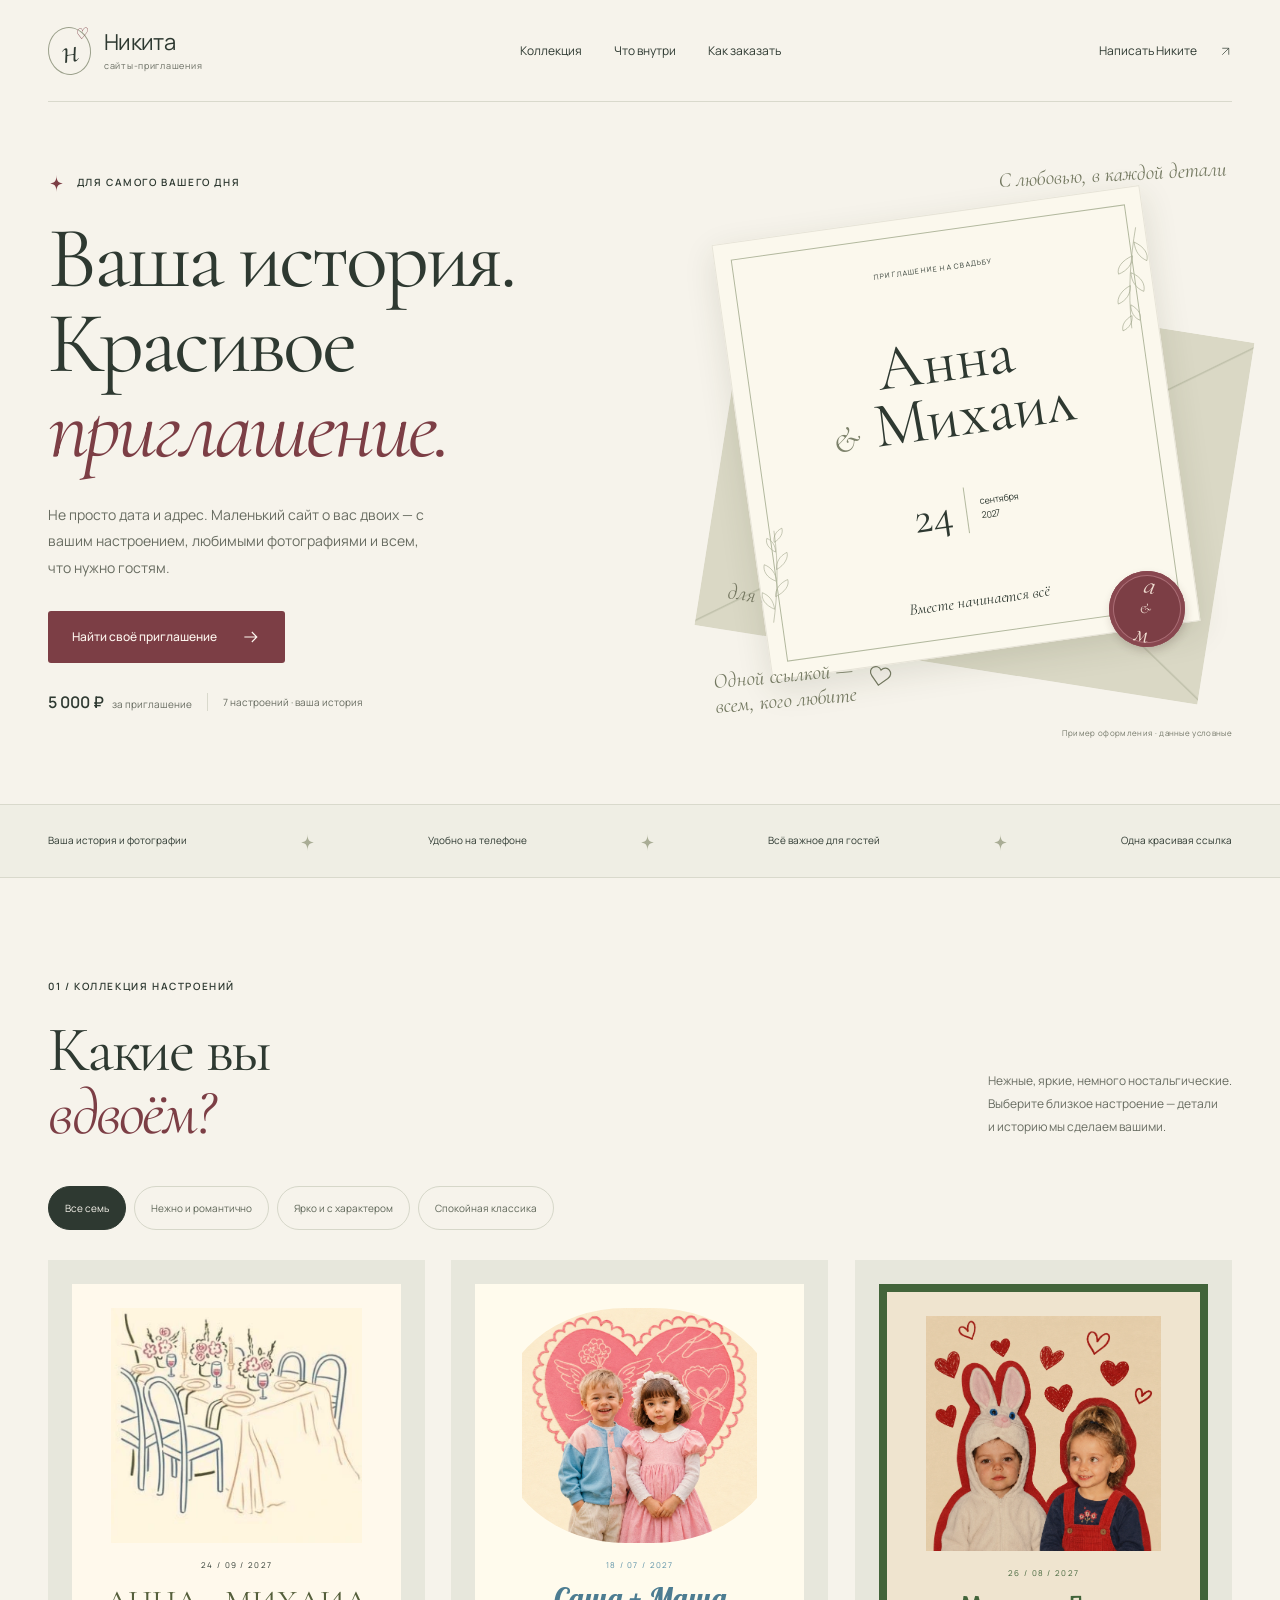
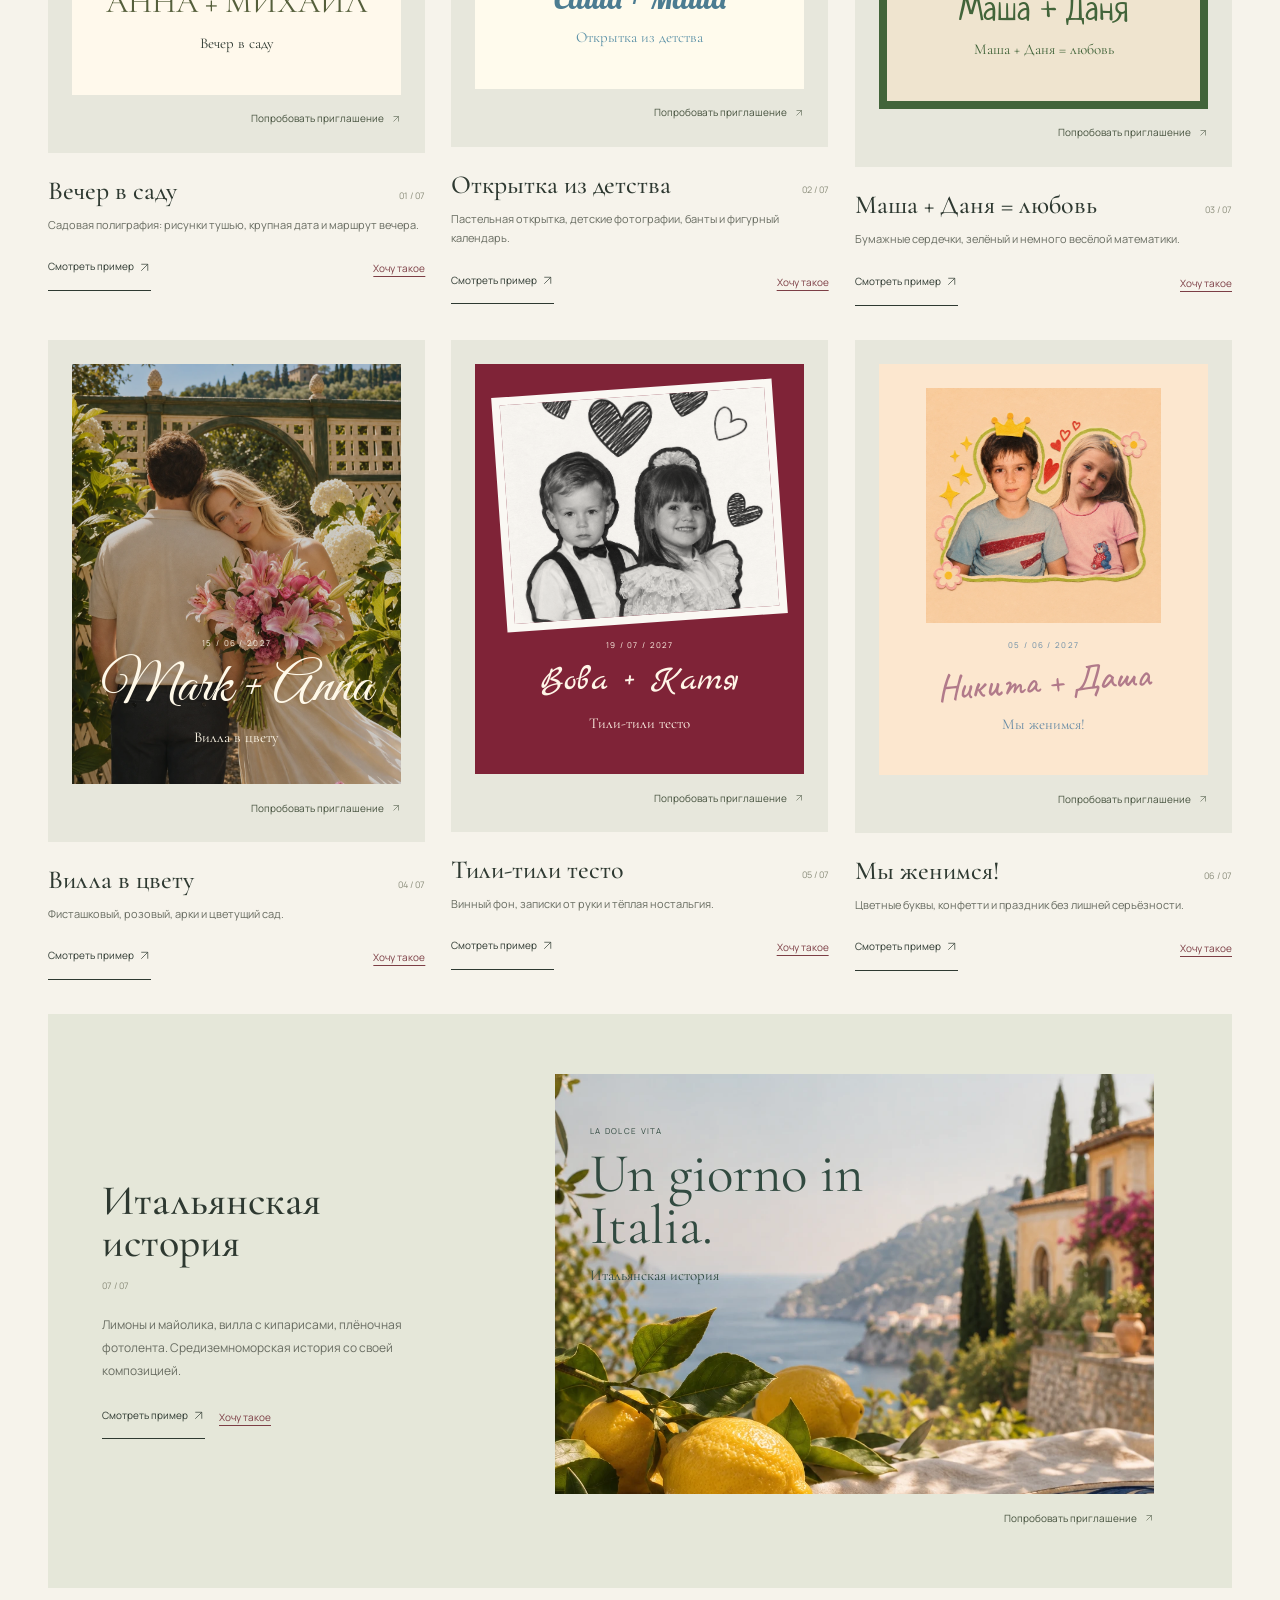
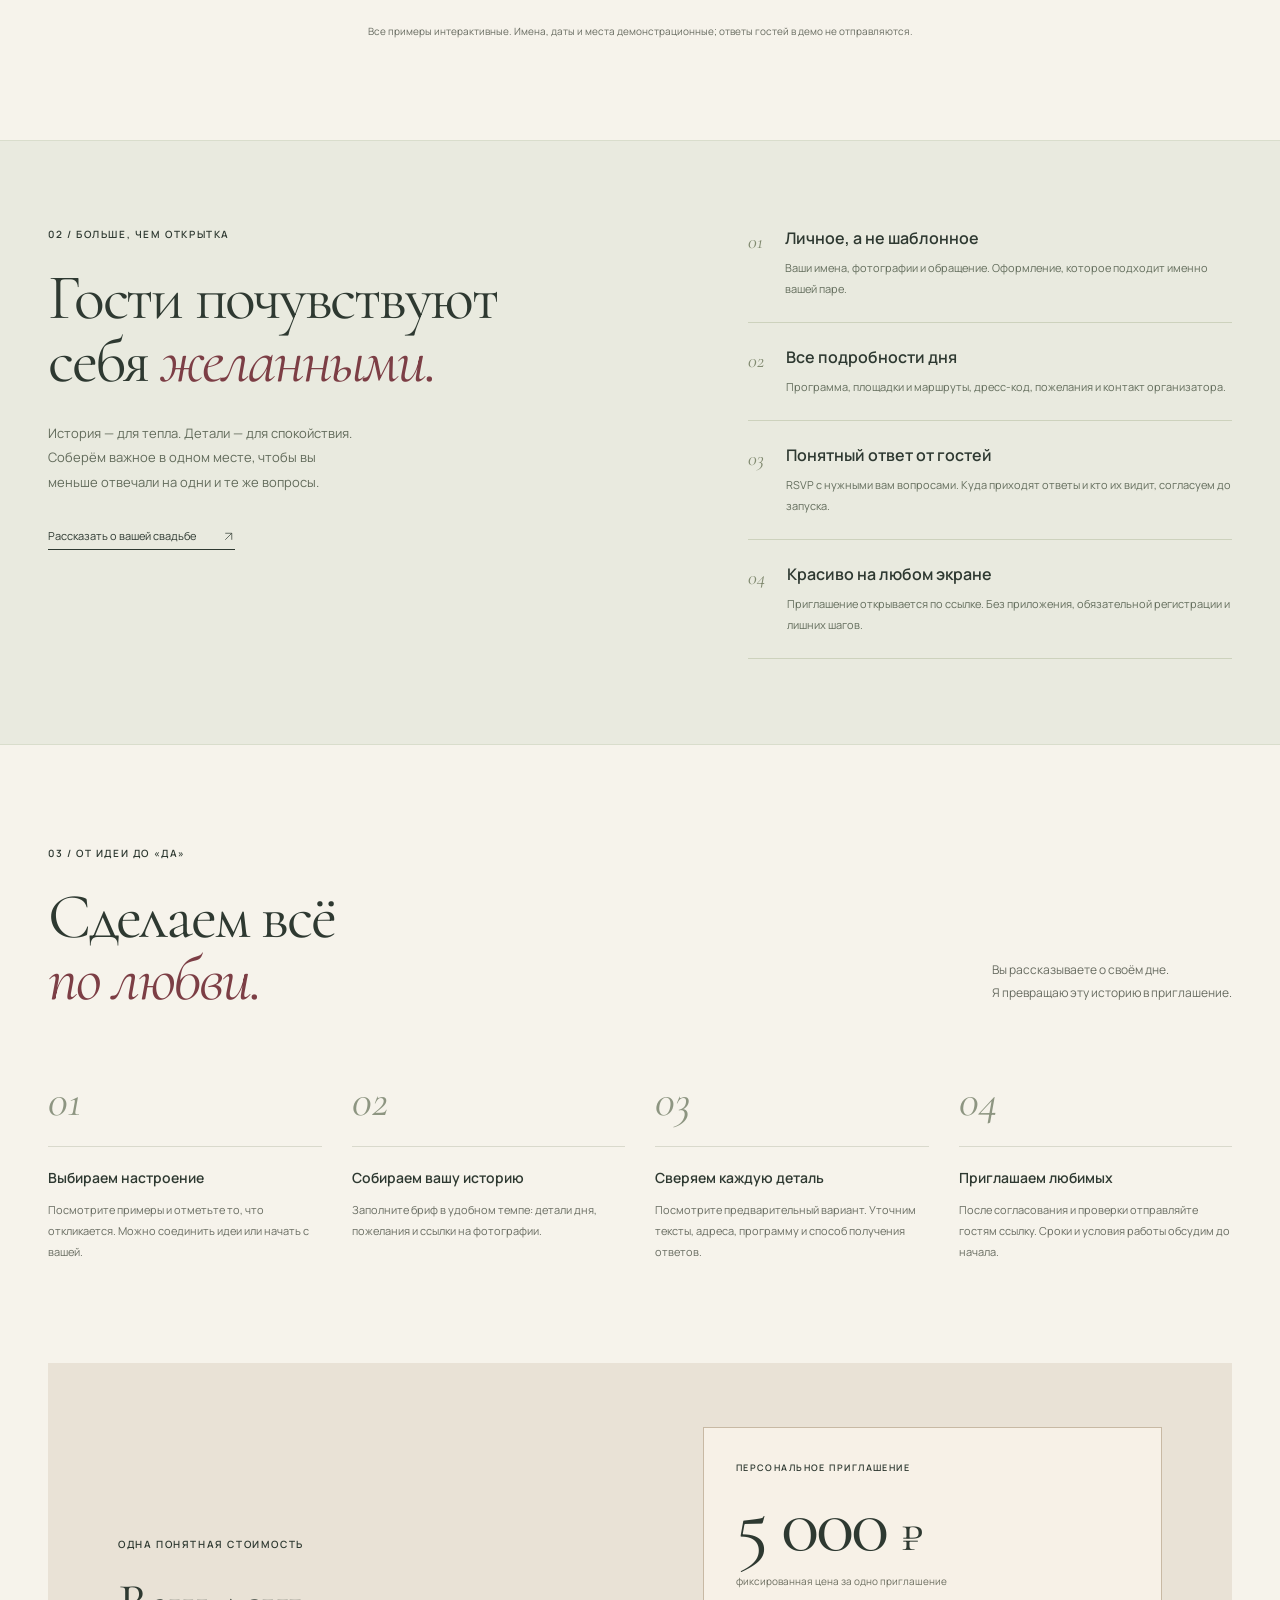
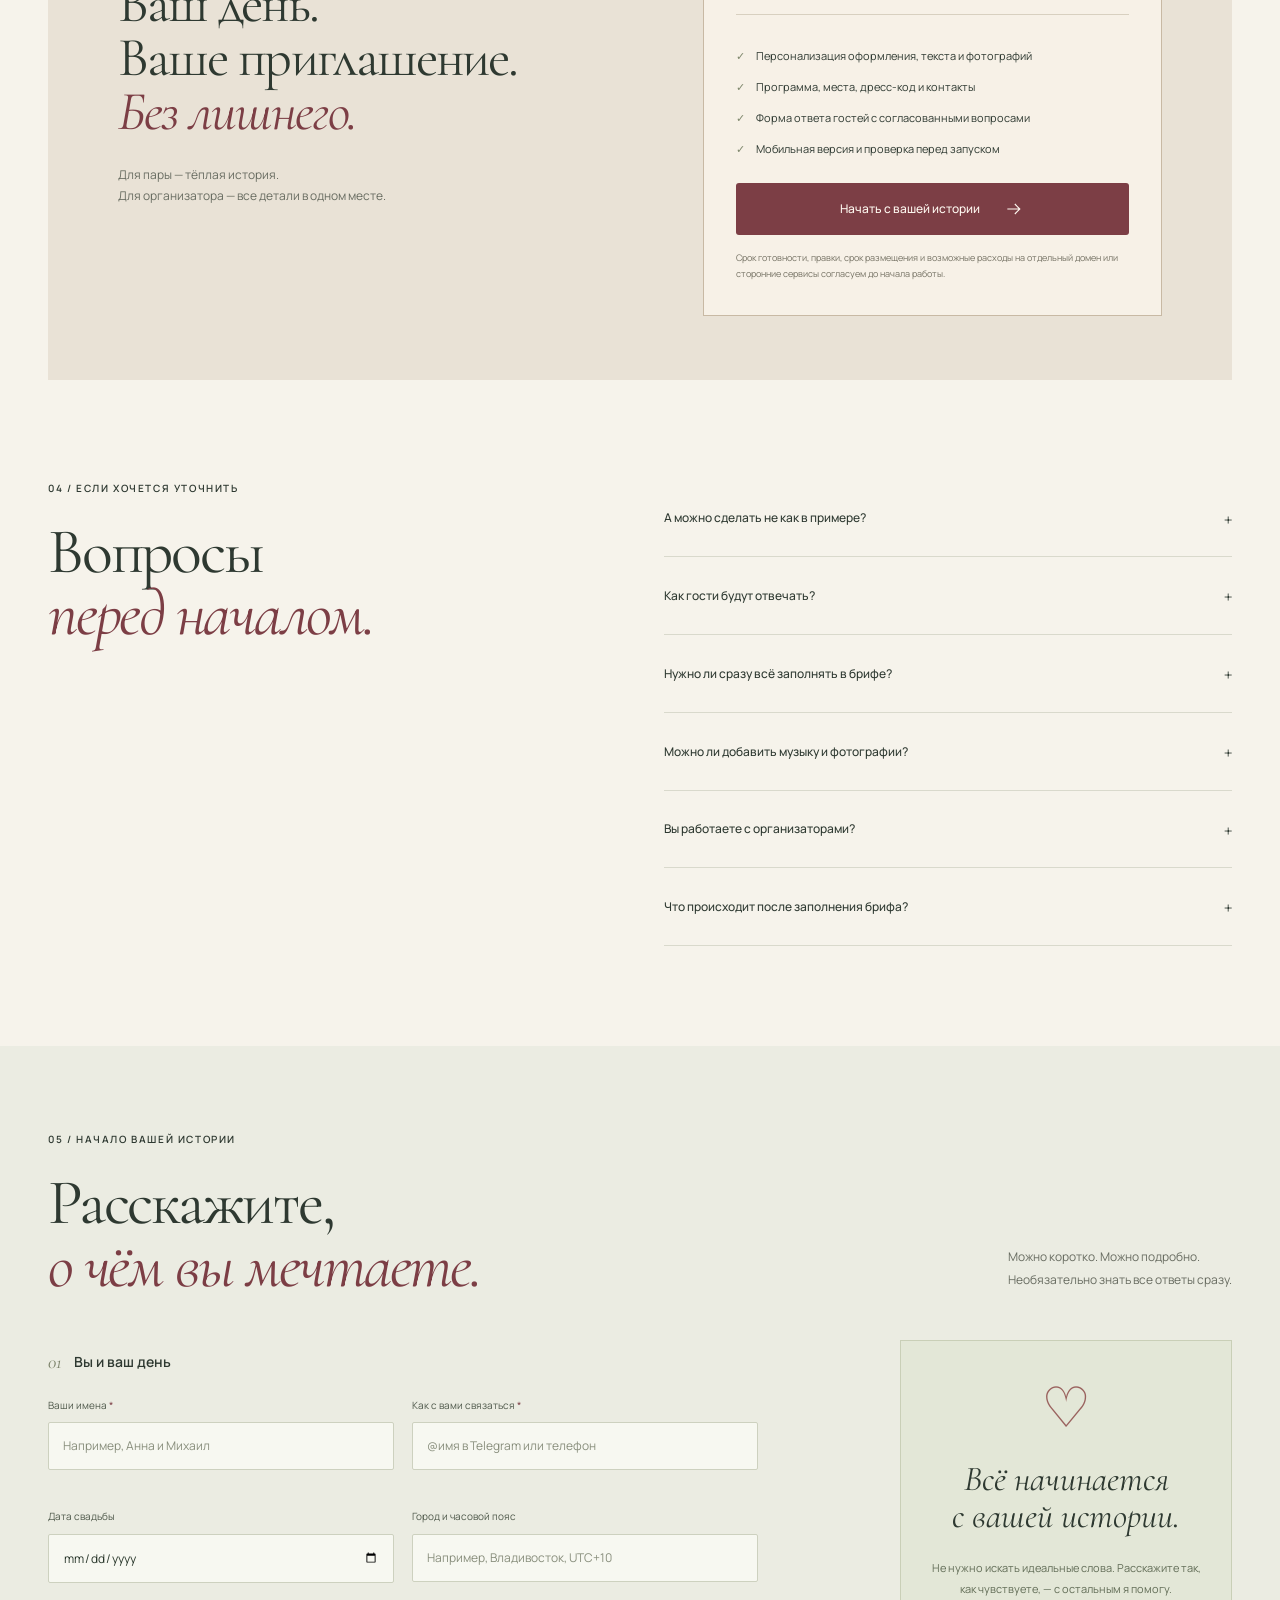
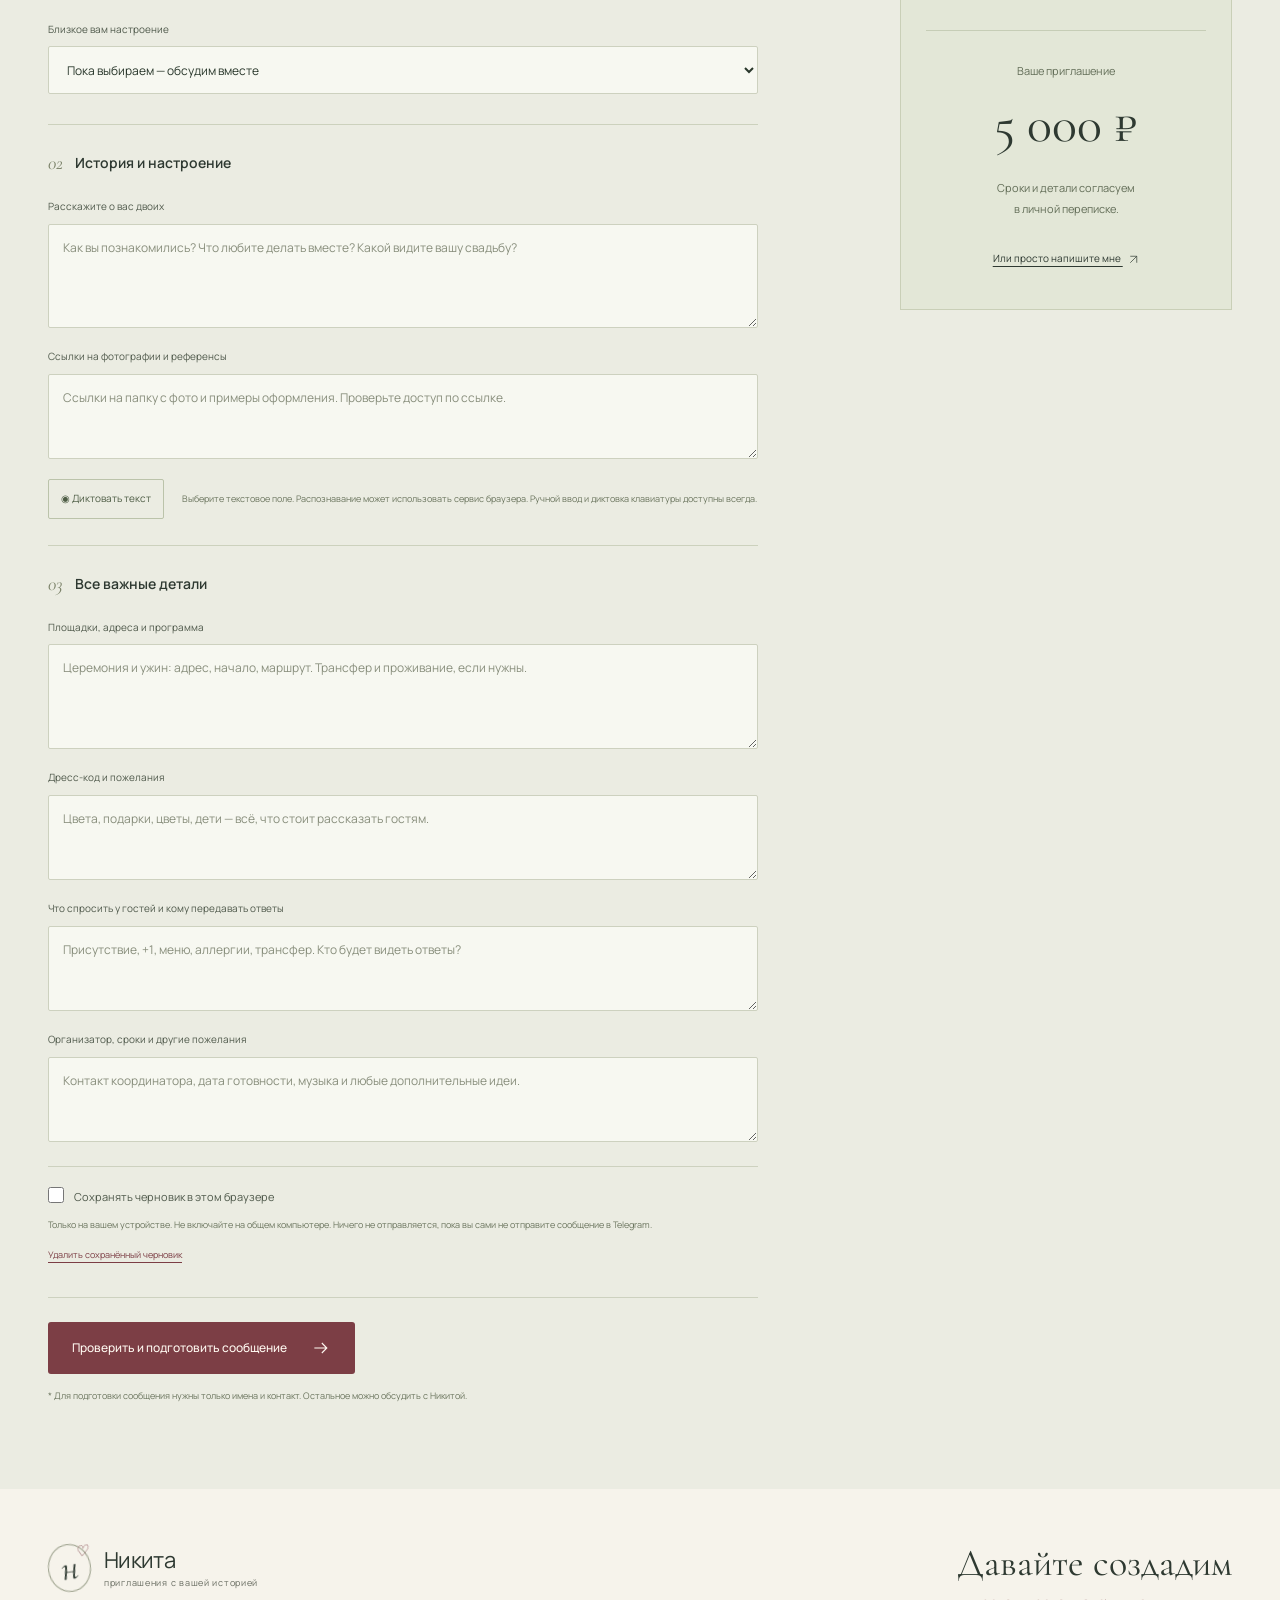
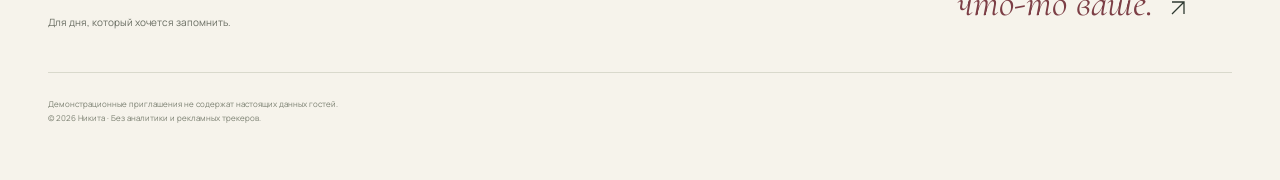
==== commit a79e20ee: "Polish seven invitation styles and unify event data" ====
--- a/index.html
+++ b/index.html
@@ -11,11 +11,13 @@
   <meta property="og:locale" content="ru_RU">
   <title>Никита — приглашения с вашей историей</title>
   <link rel="icon" href="assets/heart.svg" type="image/svg+xml">
-  <link rel="stylesheet" href="styles.css?v=collection2">
-  <link rel="stylesheet" href="responsive.css?v=collection2">
-  <link rel="stylesheet" href="collection.css?v=collection2">
-  <script src="collection.js?v=collection2" defer></script>
-  <script src="app.js?v=collection2" defer></script>
+  <link rel="stylesheet" href="styles.css?v=polish3">
+  <link rel="stylesheet" href="responsive.css?v=polish3">
+  <link rel="stylesheet" href="collection.css?v=polish3">
+  <link rel="stylesheet" href="polish.css?v=polish3">
+  <script src="catalog.js?v=polish3" defer></script>
+  <script src="collection.js?v=polish3" defer></script>
+  <script src="app.js?v=polish3" defer></script>
 </head>
 <body>
 <a class="skip-link" href="#main">Перейти к содержимому</a>
--- a/polish.css
+++ b/polish.css
@@ -0,0 +1,277 @@
+@font-face{font-family:InvitationLobster;src:url('assets/fonts/lobster.ttf');font-display:swap}
+@font-face{font-family:InvitationNeucha;src:url('assets/fonts/neucha.ttf');font-display:swap}
+@font-face{font-family:InvitationCalligraphy;src:url('assets/fonts/greatvibes.ttf');font-display:swap}
+/* Art direction: intentional typography, controlled photographic treatment, paper and textile details. */
+.collection-page{--text-color:#414b3a;--label-color:#656e59}
+.collection-page .design-canvas{background-image:url("data:image/svg+xml,%3Csvg xmlns='http://www.w3.org/2000/svg' width='180' height='180'%3E%3Cfilter id='p'%3E%3CfeTurbulence type='fractalNoise' baseFrequency='.7' numOctaves='3' stitchTiles='stitch'/%3E%3C/filter%3E%3Cpath fill='%23978b75' opacity='.035' filter='url(%23p)' d='M0 0h180v180H0z'/%3E%3C/svg%3E")}
+.collection-page .design-canvas p{line-height:1.85;text-wrap:pretty}
+.collection-page .event-number{display:none}
+.collection-page .bespoke-plan li{min-width:0}
+.collection-page .bespoke-plan h3{line-height:1.3}
+.collection-page .calendar-link{font-size:11px;letter-spacing:.02em}
+.collection-page .collection-rsvp .demo-small-note{font-size:12px!important;line-height:1.7!important;color:inherit;opacity:.85}
+.collection-page .collection-rsvp .demo-section{max-width:560px}
+.collection-page .collection-rsvp label{font-size:13px;line-height:1.6}
+.collection-page .collection-ending{padding-block:55px}
+.collection-page .collection-ending>p:first-child{font-size:34px}
+.date-ribbon{margin:40px auto 18px;text-align:center;max-width:420px}
+.date-ribbon>p{font:25px/1.3 Cormorant,serif!important;text-transform:capitalize;letter-spacing:.08em;margin-bottom:20px}
+.date-ribbon>div{display:grid;grid-template-columns:repeat(5,minmax(0,1fr));gap:10px;align-items:center}
+.date-ribbon>div>span{font:38px/1 Cormorant,serif;padding:18px 0}
+.date-ribbon .selected-date{border-radius:48% 48% 45% 45%;background:var(--red);color:#fff9ed;box-shadow:0 2px 1px #0001}
+.date-ribbon-villa{border-block:1px solid #879460;margin-top:45px;padding-block:25px}
+.date-ribbon-villa .selected-date{background:#f2e1e5;color:#616c44;border:1px solid #b98da3;border-radius:50%}
+.film-ticket{background:#fff8e6;border-block:1px dashed #a07776;position:relative;margin:10px 0 0;padding:26px 20px;text-align:center}
+.film-ticket:before,.film-ticket:after{content:'';position:absolute;top:45%;height:24px;width:24px;border-radius:50%;background:var(--sheet)}
+.film-ticket:before{left:-12px}.film-ticket:after{right:-12px}
+.film-ticket>span{display:block;font:9px/1.7 Manrope,sans-serif;letter-spacing:.13em}
+.film-ticket>strong{font:90px/.95 Cormorant,serif;display:block;font-weight:400;margin:22px auto;color:#791c31}
+.film-ticket strong i{font:25px/1.5 WeddingScript,cursive;display:block;margin-top:8px}
+.italian-date{margin:48px auto 0;max-width:500px;border-top:1px solid #b3b9a0;padding-top:40px;background:url('assets/motifs/olive.svg') no-repeat center top 10px;background-size:140px 60px}
+.italian-date>span{display:block;font-size:9px;letter-spacing:.2em;margin-top:35px}
+.italian-date>strong{display:block;font:46px/1.1 Cormorant,serif;font-weight:400;margin-top:16px}
+.italian-date>p{font-size:12px;margin-top:18px;color:#526346}
+/* Garden: crisp book typography and botanical stationery, no scrapbook type. */
+.design-garden h1,.design-garden h2,.design-garden h3,.design-garden .collection-ending>p:first-child{font-family:Cormorant,serif}
+.design-garden .g-cover h1{font-weight:400;letter-spacing:-.055em}
+.design-garden .g-cover .handwritten{font:italic 32px/1.15 Cormorant,serif}
+.design-garden .g-cover>p:last-child{max-width:450px}
+.design-garden .g-path h2{font:44px/1.05 Cormorant,serif}
+.design-garden .g-path .bespoke-plan time{font:30px/1 Cormorant,serif}
+.design-garden .g-path .bespoke-plan h3{font:24px/1.15 Cormorant,serif}
+.design-garden .g-path .bespoke-plan{margin-left:20px;padding-left:30px}
+.design-garden .g-path .bespoke-plan li:nth-child(even){margin-left:45px}
+.design-garden .g-dress h2{font-size:43px}
+.design-garden .framed-pair img{filter:saturate(.7) sepia(.08);padding:7px;border-radius:0;box-shadow:8px 8px 0 #d5d7bc}
+.stationery-notes{margin-top:35px;border-top:1px solid #969d80}
+.stationery-notes article{padding:28px 0;border-bottom:1px solid #969d8066;max-width:520px}
+.stationery-notes h3{font:28px Cormorant,serif;color:#852b44;margin-bottom:12px}
+.stationery-notes p{font-size:14px}
+.design-garden .g-wishes{background:#eeefdf url('assets/motifs/olive.svg') no-repeat right -25px bottom 15px;background-size:160px}
+.design-garden .collection-rsvp{padding-top:60px;border-top:1px solid #a9af92;background:#fffbed}
+.design-garden .collection-rsvp h2{font:48px/1 Cormorant,serif}
+.cp-garden strong{font:32px Cormorant,serif}
+/* Pastel: playful lettering, soft textile edges and page-like notes. */
+.design-childhood h1,.design-childhood h2,.design-childhood h3,.design-childhood .collection-rsvp h2{font-family:InvitationLobster,cursive;font-weight:400}
+.design-childhood .p-cover h1{font-size:42px;line-height:1.15;margin:25px 0}
+.design-childhood .p-cover .handwritten{font:25px WeddingHand,cursive}
+.design-childhood .heart-photo{filter:saturate(.82);max-width:310px}
+.design-childhood .p-sticker{border-radius:42% 48% 46% 40%;font-size:27px!important;padding:12px 23px}
+.design-childhood .p-program .bespoke-plan time{font:39px/1 InvitationLobster,cursive;color:#ad5171}
+.design-childhood .p-program .bespoke-plan h3{font:21px/1.2 InvitationLobster,cursive}
+.design-childhood .p-program .bespoke-plan li{position:relative;padding:28px 10px}
+.design-childhood .p-program .bespoke-plan li:not(:last-child):after{content:'';display:block;width:1px;height:24px;background:#d6a4b4;margin:20px auto -20px}
+.design-childhood .scallop-calendar{border-color:#bd6985;background:#fff8ee;box-shadow:0 0 0 14px #f2d6df55}
+.design-childhood .month-piece>p{font-family:InvitationLobster,cursive!important}
+.storybook-notes{display:grid;gap:35px;margin-top:30px}
+.storybook-notes article{padding:35px;background:#efd2de;position:relative;border:1px solid #ce8ba4;border-radius:35px 35px 45% 35px/25px 25px 30px 25px;box-shadow:5px 7px 0 #e1afbf66}
+.storybook-notes article:nth-child(2){background:#dbe7e8;border-color:#86a3ae;margin-left:30px}
+.storybook-notes article>span{font:9px Manrope,sans-serif;letter-spacing:.15em;color:#625c5c}
+.storybook-notes h3{font-size:29px;margin:18px 0;color:#4c7d94}
+.storybook-notes p{font-size:14px;color:#4b6064}
+.design-childhood .memory-strip{background:#bd5f80;border-block-width:7px;transform:rotate(-1deg);padding:35px 22px}
+.design-childhood .collection-rsvp{position:relative;background:#fcf8e9;border-top:14px solid #f0c7d6;padding-block:55px}
+.design-childhood .collection-rsvp h2{font-size:43px;color:#4d7b90}
+.design-childhood .collection-rsvp .button{background:#ac496b;color:#fffaf0}
+.cp-childhood strong{font-family:InvitationLobster,cursive;font-size:30px;color:#4c7c91}
+/* Equation: cut paper and rough handwriting; genuinely shaped wishes. */
+.design-equation h1,.design-equation h2,.design-equation h3,.design-equation .handwritten,.design-equation .collection-rsvp h2{font-family:InvitationNeucha,cursive}
+.design-equation .e-cover .handwritten{font-size:43px;line-height:1.1}
+.design-equation .e-recognize h1{font-size:56px}
+.design-equation .e-cover img{filter:saturate(.88);clip-path:polygon(1% 1%,98% 0,100% 98%,0 100%)}
+.design-equation .green-ribbon{font:25px/1.3 InvitationNeucha,cursive!important;border-radius:8% 3% 9% 4%;transform:rotate(-2deg)}
+.design-equation .e-plan .bespoke-plan{max-width:400px;margin:25px auto}
+.design-equation .e-plan .bespoke-plan li{text-align:left;display:grid;grid-template-columns:90px minmax(0,1fr);border:0;gap:20px;align-items:start}
+.design-equation .e-plan .bespoke-plan time{font:37px/1.1 InvitationNeucha,cursive;padding-top:3px}
+.design-equation .e-plan .bespoke-plan h3{font:25px/1.15 InvitationNeucha,cursive}
+.design-equation .e-puzzles .wish-notes article{border-radius:14px;padding:35px 30px;position:relative;margin:45px 12px;transform:rotate(-2deg)}
+.design-equation .e-puzzles .wish-notes article:before{content:'';position:absolute;top:-20px;left:calc(50% - 23px);width:46px;height:46px;background:#a7252e;border-radius:50%}
+.design-equation .e-puzzles .wish-notes article:nth-child(2){transform:rotate(2deg);margin-left:35px}
+.design-equation .e-puzzles .wish-notes article:nth-child(2):before{left:-20px;top:38%;width:42px;height:42px}
+.design-equation .e-puzzles .wish-notes h3{font-size:30px;margin-top:15px}
+.design-equation .e-puzzles .wish-notes p{font-size:14px}
+.design-equation .e-puzzles .puzzle-piece{border-radius:50% 50% 8px 8px;text-align:center;transform:rotate(-2deg);margin:30px}
+.design-equation .e-snapshot{filter:saturate(.65) sepia(.12)}
+.design-equation .collection-rsvp{background:#f5ecd9;border-top:0;position:relative;padding-top:55px}
+.design-equation .collection-rsvp .demo-section{border:2px solid #8b2931;padding:28px!important}
+.design-equation .collection-rsvp form{border:0;padding:0}
+.design-equation .collection-rsvp .button{font-family:InvitationNeucha,cursive;font-size:20px}
+.cp-equation strong{font:34px/1.1 InvitationNeucha,cursive}
+/* Villa: calligraphy reserved for the names; restrained editorial text and lace. */
+.design-villa .v-cover h1{font:145px/.8 InvitationCalligraphy,cursive;bottom:105px;letter-spacing:-.025em}
+.design-villa .v-cover h1 i{display:block;font-size:.4em;line-height:.9;margin:10px 0}
+.design-villa h2{font-family:Cormorant,serif;font-style:italic;line-height:1.02}
+.design-villa .v-oval{position:relative;background:#f7e9e5;border:3px double #b58b9d;box-shadow:0 0 0 12px #efe0e0;padding:65px 40px}
+.design-villa .v-oval:before{content:'';position:absolute;inset:-22px;border:18px solid transparent;border-image:url('assets/motifs/lace.svg') 32 round;pointer-events:none;opacity:.65}
+.design-villa .v-oval .handwritten{font:italic 45px/1.05 Cormorant,serif;max-width:380px;margin:0 auto 25px}
+.design-villa .v-letter .month-piece{border:0}
+.design-villa .v-program{gap:35px;background:#edf0d1}
+.design-villa .v-program h2{font:italic 50px Cormorant,serif}
+.design-villa .v-program .bespoke-plan{border-top:1px solid #7f8a61}
+.design-villa .v-program .bespoke-plan li{display:block;position:relative;padding:20px 0 20px 52px}
+.design-villa .v-program .event-number{position:absolute;left:0;top:21px;display:block;font:12px Manrope,sans-serif;color:#7f8a61}
+.design-villa .v-program .bespoke-plan time{font:32px/1 Cormorant,serif;display:block;margin-bottom:9px}
+.design-villa .v-program .bespoke-plan h3{font:14px/1.5 Manrope,sans-serif}
+.design-villa .v-program .bespoke-plan p{display:block;font-size:11px;color:#5a6647}
+.design-villa .v-program>img{filter:saturate(.8);border-radius:160px 160px 0 0;min-height:350px}
+.design-villa .v-frame{border:16px solid transparent;border-image:url('assets/motifs/lace.svg') 32 round;background:#f7f3df;padding:20px 12px;box-shadow:0 0 0 1px #b58b9d}
+.design-villa .satin-bow{border-top:0;border-bottom:0;margin-top:0;background:#e8c5d3;position:relative;padding:20px}
+.design-villa .satin-bow:before,.design-villa .satin-bow:after{content:'';position:absolute;top:50%;width:calc(50% - 95px);border-top:5px double #fbf0ef}
+.design-villa .satin-bow:before{left:0}.design-villa .satin-bow:after{right:0}
+.design-villa .collection-rsvp{background:#f1efd9;max-width:100%;border-top:1px solid #bec49d;padding-top:65px}
+.design-villa .collection-rsvp h2{font:italic 52px Cormorant,serif}
+.design-villa .collection-rsvp input,.design-villa .collection-rsvp select{border-radius:4px;background:#fffbed;border-color:#8c9675}
+.design-villa .collection-rsvp .button{background:#7e4b65;color:#fffaf0}
+.cp-villa strong{font:57px/.95 InvitationCalligraphy,cursive}
+/* Album: a consistent monochrome sequence, notebook captions and perforated ticket. */
+.design-tili h1,.design-tili h2,.design-tili .handwritten,.design-tili .collection-rsvp h2{font-family:WeddingScript,cursive}
+.design-tili .f-cover h1{font-size:70px}
+.design-tili .f-cover>img{filter:grayscale(1) sepia(.08);border:9px solid #fff9ed;box-shadow:0 5px 15px #5d29361a;transform:rotate(-3deg);max-width:380px}
+.design-tili .f-album{background-image:url("data:image/svg+xml,%3Csvg xmlns='http://www.w3.org/2000/svg' width='100' height='100'%3E%3Cfilter id='t'%3E%3CfeTurbulence baseFrequency='.8' numOctaves='3'/%3E%3C/filter%3E%3Cpath d='M0 0h100v100H0z' filter='url(%23t)' opacity='.08'/%3E%3C/svg%3E")}
+.design-tili .f-album img,.design-tili .polaroid img{filter:grayscale(1) contrast(.92) sepia(.06)}
+.design-tili .f-album figcaption{font-family:WeddingScript,cursive;font-size:25px}
+.design-tili .f-date h2{font-family:WeddingScript,cursive;font-size:42px;justify-content:center;gap:15px;flex-wrap:wrap}
+.design-tili .f-thread .bespoke-plan li{padding-block:38px}
+.design-tili .f-thread time{font:38px/1 WeddingScript,cursive}
+.design-tili .f-thread h3{font:27px/1.2 WeddingScript,cursive}
+.design-tili .f-thread p{font:13px/1.8 Manrope,sans-serif}
+.design-tili .collection-rsvp{background:#fff8e9;border-top:7px solid #791c31;position:relative;padding-block:65px}
+.design-tili .collection-rsvp input,.design-tili .collection-rsvp select{border-radius:0;background:transparent}
+.design-tili .collection-rsvp h2{font:48px/1.1 WeddingScript,cursive}
+.cp-tili img{filter:grayscale(1) sepia(.07)}
+.cp-tili strong{font:35px/1.1 WeddingScript,cursive}
+/* Sketchbook: colored marker rhythms; each programme line is an actual dated event. */
+.design-color .c-cover h1{font-family:WeddingHand,cursive;font-size:75px}
+.design-color h2{font-family:WeddingHand,cursive;font-size:54px;letter-spacing:0}
+.design-color .c-cover>img{border-radius:4px;clip-path:polygon(0 2%,99% 0,100% 99%,2% 100%)}
+.design-color .c-plan .bespoke-plan li{border-radius:4px;box-shadow:5px 6px 0 #b78b5920;position:relative;margin:24px 0;padding:24px 25px}
+.design-color .c-plan .bespoke-plan time{font:38px/1 WeddingHand,cursive;min-width:78px}
+.design-color .c-plan h3{font-family:WeddingHand,cursive;font-size:29px}
+.design-color .c-plan p{font-size:13px}
+.design-color .c-location figure{box-shadow:8px 12px 0 #d9c6a3}
+.design-color .collection-rsvp{border:0;outline:1px solid #b5a383;outline-offset:-12px;transform:rotate(-.5deg);padding:55px 35px}
+.design-color .collection-rsvp h2{font:48px/1.1 WeddingHand,cursive;color:#456c63}
+.design-color .collection-rsvp .button{font-family:WeddingHand,cursive;font-size:23px;background:#536e63}
+.cp-color strong{font:36px/1.1 WeddingHand,cursive}
+/* Italy: material-led editorial rhythm throughout, not only the first screen. */
+.design-italy .i-cover h1{font:clamp(78px,10vw,140px)/.86 Cormorant,serif;letter-spacing:-.04em}
+.design-italy .i-cover .i-names{font:30px/1.25 Cormorant,serif;letter-spacing:.02em}
+.design-italy .i-cover>div>p:first-child{max-width:440px;line-height:1.8;background:#fff9e345;display:inline-block;padding:7px 12px}
+.design-italy .i-letter{background:#f8f4e7 url('assets/motifs/olive.svg') no-repeat right 25px top 35px;background-size:180px}
+.design-italy .i-letter>p:not(.handwritten){font:18px/1.9 Cormorant,serif;max-width:550px;letter-spacing:.005em}
+.design-italy .i-letter .handwritten{font:italic 28px/1.3 Cormorant,serif;margin-top:30px}
+.design-italy .i-film{background:#283d32}
+.design-italy .i-film img{filter:saturate(.72) sepia(.09) contrast(.96)}
+.design-italy .i-film figure:nth-child(even){padding-top:20px}
+.design-italy .i-film>div{padding-block:22px 28px;scrollbar-color:#b9ac85 #283d32}
+.design-italy .i-villa>img{filter:saturate(.75) sepia(.07)}
+.design-italy .i-villa>div{background:#eeedda}
+.design-italy .location-caption{font-size:10px;margin-top:25px;letter-spacing:.06em;color:#637353}
+.design-italy .majolica-edge{background-image:url('assets/motifs/ceramic.svg');background-size:35px 35px;border-color:#315879}
+.design-italy .i-menu h2{font:82px/.95 Cormorant,serif;font-style:italic}
+.design-italy .i-menu .handwritten{font:italic 25px/1.3 Cormorant,serif}
+.design-italy .i-menu .bespoke-plan{margin-top:40px}
+.design-italy .i-menu .bespoke-plan li{display:grid;grid-template-columns:85px minmax(0,1fr);gap:25px;position:relative;padding-block:26px;border-color:#9da98d80}
+.design-italy .i-menu .bespoke-plan time{font:34px/1 Cormorant,serif;color:#315879}
+.design-italy .i-menu .bespoke-plan h3{font:30px/1.1 Cormorant,serif}
+.design-italy .i-menu .bespoke-plan p{font-size:12px;max-width:330px}
+.design-italy .i-dress .heart-palette{gap:22px}
+.design-italy .i-dress .heart-palette i{font-size:0;display:block;height:45px;width:38px;border-radius:48% 48% 4px 4px;background:currentColor;border:1px solid #8f936d55;box-shadow:3px 3px 0 #fff8}
+.design-italy .i-dress .heart-palette span{font-size:11px}
+.design-italy .i-toast{background:url('assets/motifs/olive.svg') no-repeat center bottom 5px;background-size:190px}
+.design-italy .collection-rsvp{background:#efe4b8;border-top:0;position:relative;padding:80px 70px}
+.design-italy .collection-rsvp:before{content:'';position:absolute;top:0;left:0;right:0;height:25px;background:url('assets/motifs/ceramic.svg') repeat-x center/25px}
+.design-italy .collection-rsvp h2{font:60px/.98 Cormorant,serif;color:#284b73}
+.design-italy .collection-rsvp .demo-section{padding:40px!important;background:#fff9e6;border:1px solid #bdba8d;box-shadow:12px 14px 0 #d8d09f}
+.design-italy .collection-rsvp input,.design-italy .collection-rsvp select{background:transparent;border:0;border-bottom:1px solid #5d6c54;padding-left:0;border-radius:0}
+.design-italy .collection-rsvp .button{background:#284b73;border-radius:0;margin-top:25px;font-size:13px}
+.design-italy .collection-ending{background:#284b73 url('assets/motifs/olive.svg') no-repeat right 35px bottom 30px;background-size:150px;color:#f7efd8}
+.design-italy .collection-ending>p:first-child{font:italic 75px/.95 Cormorant,serif}
+@media(max-width:760px){
+ .collection-page .design-canvas>section{padding-block:50px}
+ .collection-page .design-canvas p{line-height:1.8}
+ .collection-page .collection-rsvp{padding-inline:25px}
+ .date-ribbon>div{gap:7px}.date-ribbon>div>span{font-size:30px;padding-block:15px}
+ .date-ribbon>p{font-size:22px!important}
+ .film-ticket{padding:25px 14px}.film-ticket>span{font-size:8px;letter-spacing:.1em}
+ .italian-date>strong{font-size:39px}
+ .design-garden .g-cover h1{font-size:55px}.design-garden .g-cover .handwritten{font-size:29px}
+ .design-garden .g-path h2{font-size:39px}.design-garden .g-path .bespoke-plan li:nth-child(even){margin-left:15px}
+ .design-garden .g-dress h2{font-size:38px}.design-garden .collection-rsvp h2{font-size:43px}
+ .design-childhood .p-cover h1{font-size:36px}.design-childhood .p-story h2{font-size:39px}
+ .storybook-notes article{padding:30px 25px}.storybook-notes article:nth-child(2){margin-left:15px}
+ .design-childhood .collection-rsvp h2{font-size:38px}
+ .design-equation .e-cover .handwritten{font-size:35px}.design-equation .e-plan .bespoke-plan li{grid-template-columns:75px minmax(0,1fr);gap:14px}
+ .design-equation .e-plan .bespoke-plan time{font-size:31px}.design-equation .e-plan .bespoke-plan h3{font-size:24px}
+ .design-equation .collection-rsvp .demo-section{padding:22px!important}.design-equation .collection-rsvp h2{font-size:37px}
+ .design-villa .v-cover h1{font-size:120px;bottom:115px}.design-villa .v-cover h1 i{margin-block:6px}
+ .design-villa .v-oval{padding:55px 25px}.design-villa .v-oval .handwritten{font-size:38px}
+ .design-villa .v-program{grid-template-columns:1fr 1fr;gap:20px;padding-inline:25px}
+ .design-villa .v-program .bespoke-plan li{padding-left:30px}.design-villa .v-program .event-number{font-size:9px}
+ .design-villa .v-program .bespoke-plan time{font-size:27px}.design-villa .v-program .bespoke-plan h3{font-size:12px}
+ .design-villa .v-program .bespoke-plan p{font-size:10px}.design-villa .v-program>img{height:370px;min-height:0;object-position:58% center}
+ .design-villa .v-frame{border-width:14px}.design-villa .collection-rsvp h2{font-size:46px}
+ .design-tili .f-cover h1{font-size:59px}.design-tili .f-thread .bespoke-plan li{width:65%!important}
+ .design-tili .collection-rsvp h2{font-size:44px}
+ .design-color .c-cover h1{font-size:58px}.design-color h2{font-size:47px}
+ .design-color .c-plan .bespoke-plan li{padding:24px 18px}.design-color .c-plan .bespoke-plan time{font-size:33px;min-width:67px}
+ .design-color .c-plan h3{font-size:26px}.design-color .collection-rsvp{padding:50px 25px}
+ .design-color .collection-rsvp h2{font-size:42px}
+ .design-italy .i-cover h1{font-size:85px}.design-italy .i-letter{background-size:130px;background-position:right 10px top 18px}
+ .design-italy .i-letter h2{font-size:43px}.design-italy .i-letter>p:not(.handwritten){font-size:18px}
+ .design-italy .i-menu h2{font-size:62px}.design-italy .i-menu .handwritten{font-size:23px}
+ .design-italy .i-menu .bespoke-plan li{grid-template-columns:64px minmax(0,1fr);gap:15px}
+ .design-italy .i-menu .bespoke-plan time{font-size:28px}.design-italy .i-menu .bespoke-plan h3{font-size:24px}
+ .design-italy .i-menu .bespoke-plan p{font-size:12px}
+ .design-italy .collection-rsvp{padding:65px 25px}.design-italy .collection-rsvp .demo-section{padding:28px 22px!important;box-shadow:7px 8px 0 #d8d09f}
+ .design-italy .collection-rsvp h2{font-size:45px}.design-italy .collection-ending>p:first-child{font-size:64px}
+}
+@media(max-width:380px){
+ .design-garden .g-cover h1{font-size:47px}
+ .design-childhood .p-cover h1{font-size:32px}
+ .design-equation .e-cover .handwritten{font-size:32px}
+ .design-villa .v-cover h1{font-size:100px}.design-villa .v-oval .handwritten{font-size:33px}
+ .design-villa .v-program{grid-template-columns:minmax(0,1fr)}.design-villa .v-program>img{height:280px;min-height:0}
+ .design-villa .v-program .bespoke-plan li{display:grid;grid-template-columns:65px minmax(0,1fr);gap:15px;padding-left:0}
+ .design-villa .v-program .event-number{display:none}.design-villa .v-program .bespoke-plan p{font-size:12px}
+ .design-italy .i-cover h1{font-size:72px}
+ .design-italy .i-menu .bespoke-plan li{display:block}.design-italy .i-menu .bespoke-plan h3{margin-top:12px}
+ .design-italy .collection-rsvp .demo-section{padding-inline:18px!important}.design-italy .collection-rsvp h2{font-size:39px}
+ .design-color .c-plan .bespoke-plan li{display:block}.design-color .c-plan h3{margin-top:14px}
+}
+.schedule-zone{font-size:10px!important;letter-spacing:.04em;color:inherit;opacity:.8;margin-top:20px}
+.collection-page .rsvp-letter{font:18px/1.75 Cormorant,serif;max-width:450px;margin:22px 0;color:inherit}
+.collection-page .rsvp-letter strong{font-weight:500;white-space:nowrap;border-bottom:1px solid #8d947a77}
+.collection-page .collection-ending .ending-signature{font:22px/1.3 Cormorant,serif;margin:24px auto 0;opacity:.85}
+.design-childhood .collection-ending .ending-signature{font-family:InvitationLobster,cursive;font-size:22px}
+.design-equation .collection-ending .ending-signature{font-family:InvitationNeucha,cursive;font-size:26px}
+.design-tili .collection-ending .ending-signature{font-family:WeddingScript,cursive;font-size:26px}
+.design-color .collection-ending .ending-signature{font-family:WeddingHand,cursive;font-size:29px}
+.design-italy .rsvp-letter{font-size:20px}
+.design-italy .collection-ending .ending-signature{font-style:italic;font-size:28px}
+.design-color .c-cover .calendar-link{display:block;width:fit-content;margin:15px auto 0}
+.design-color .c-cover .c-date{margin-top:35px}
+@media(max-width:760px){.collection-page .rsvp-letter{font-size:18px}.collection-page .rsvp-letter strong{white-space:normal}}
+
+/* Reading details: keep supporting text readable and the album thread clear of copy. */
+.collection-page .collection-ending .sample-note{font:11px/1.7 Manrope,sans-serif;opacity:.9}
+.design-childhood{--ink:#3d6c80}
+.design-childhood .heart-address p{color:#344c56}
+.design-childhood .heart-address strong{font-weight:700}
+.design-childhood .collection-rsvp .button{background:#a74568}
+@media(max-width:760px){
+ .design-tili .f-thread .thread-line{left:22px;width:34px;top:145px;height:calc(100% - 220px);opacity:.45;pointer-events:none}
+ .design-tili .f-thread .bespoke-plan li{width:calc(100% - 65px)!important;margin-left:65px;padding-block:30px;text-align:left}
+}
+@media(min-width:761px){
+ .design-tili .f-thread .thread-line{left:calc(50% - 15px);width:30px;height:calc(100% - 260px);pointer-events:none}
+ .design-tili .f-thread .bespoke-plan li{width:47%!important}
+}
+@media(max-width:480px){
+ .design-villa .v-program{grid-template-columns:minmax(0,1fr)}
+ .design-villa .v-program>img{height:260px;min-height:0;object-position:center 42%}
+ .design-villa .v-program .bespoke-plan li{display:grid;grid-template-columns:65px minmax(0,1fr);gap:15px;padding-left:0}
+ .design-villa .v-program .event-number{display:none}
+ .design-villa .v-program .bespoke-plan h3{font-size:14px}
+ .design-villa .v-program .bespoke-plan p{font-size:12px}
+}
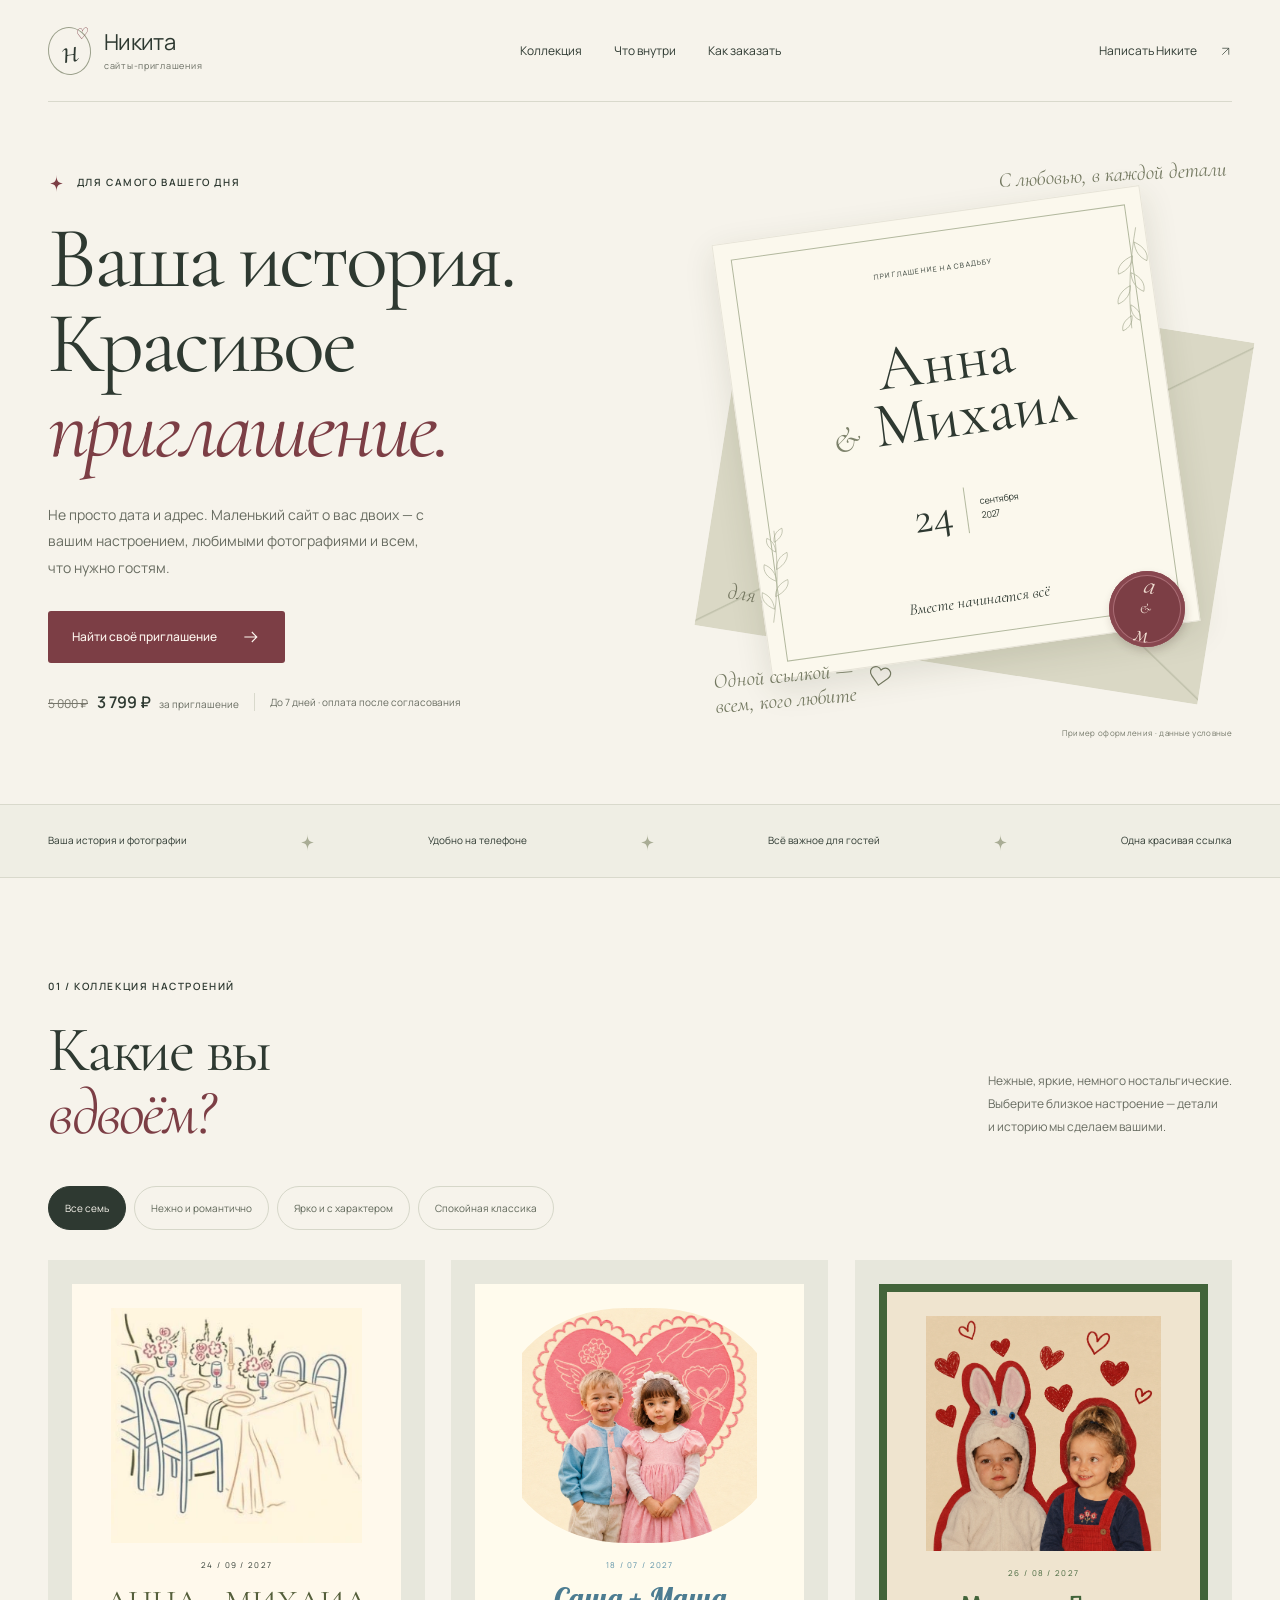
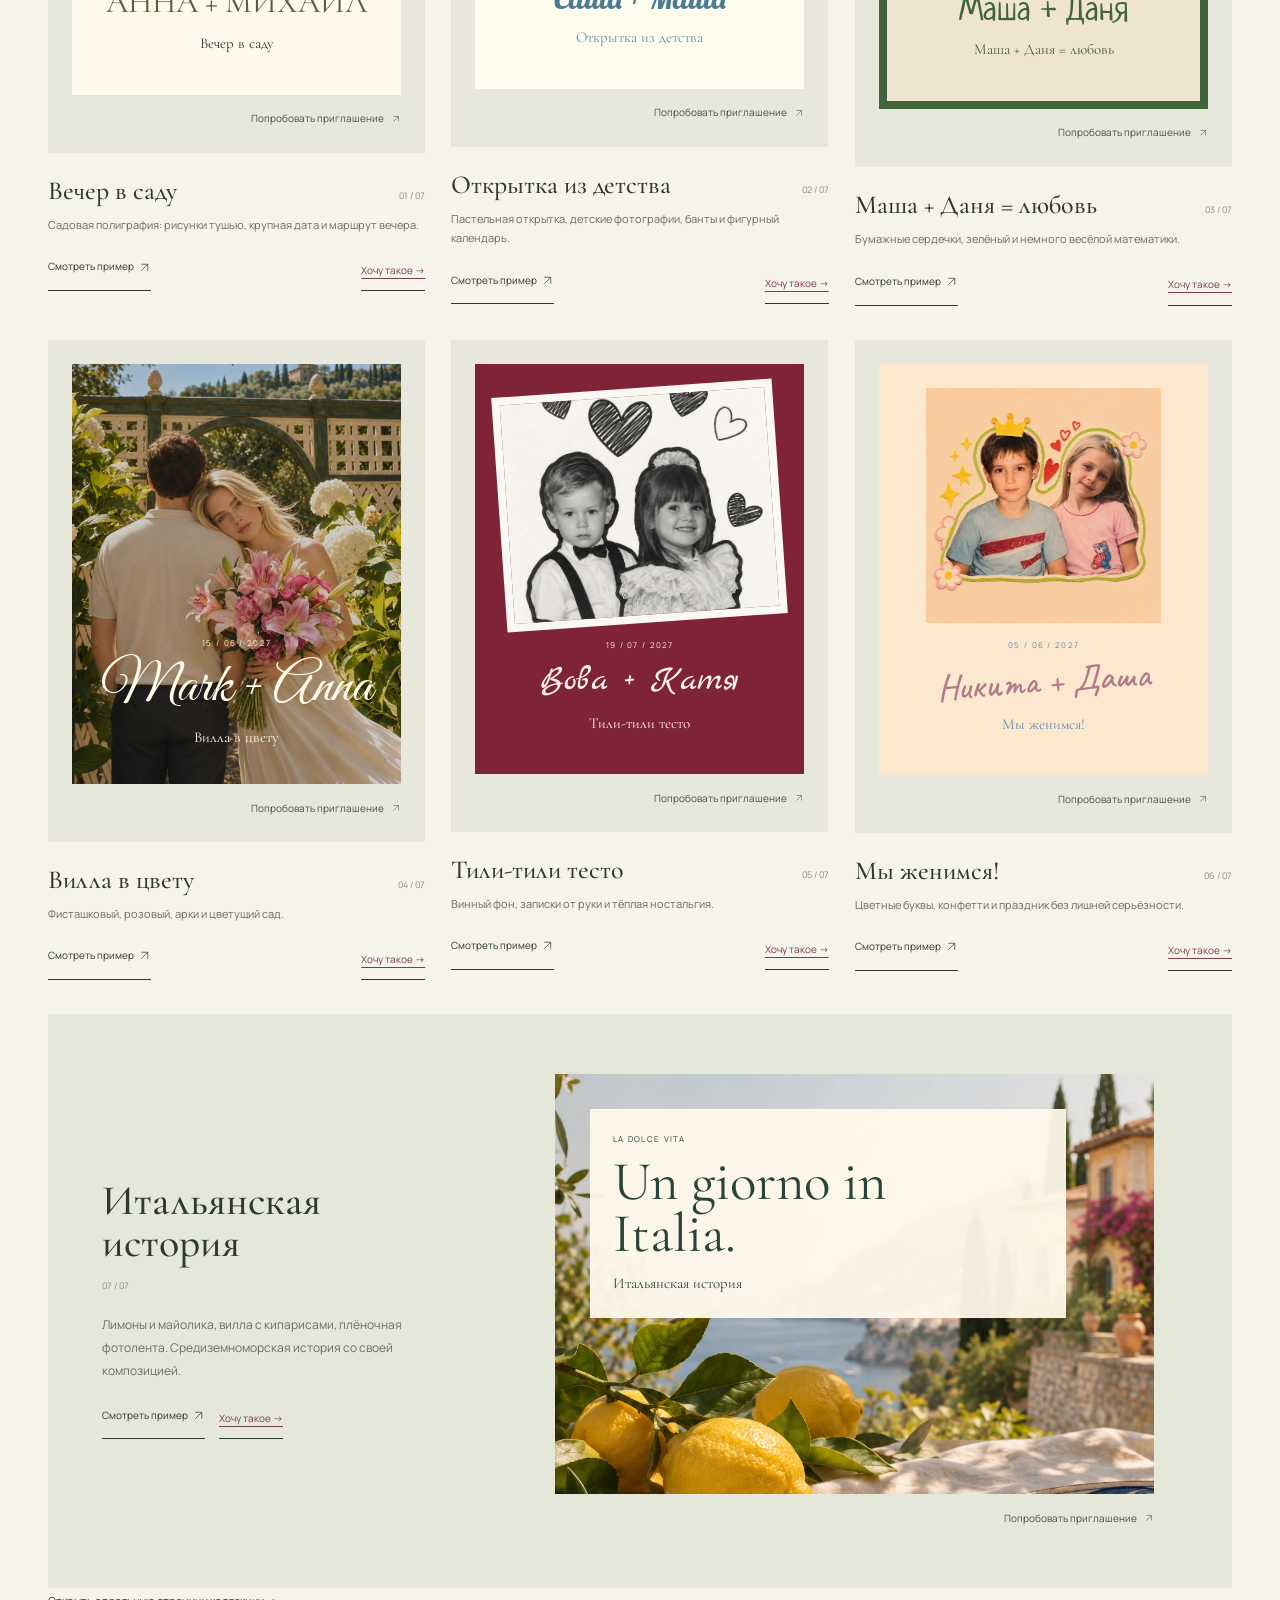
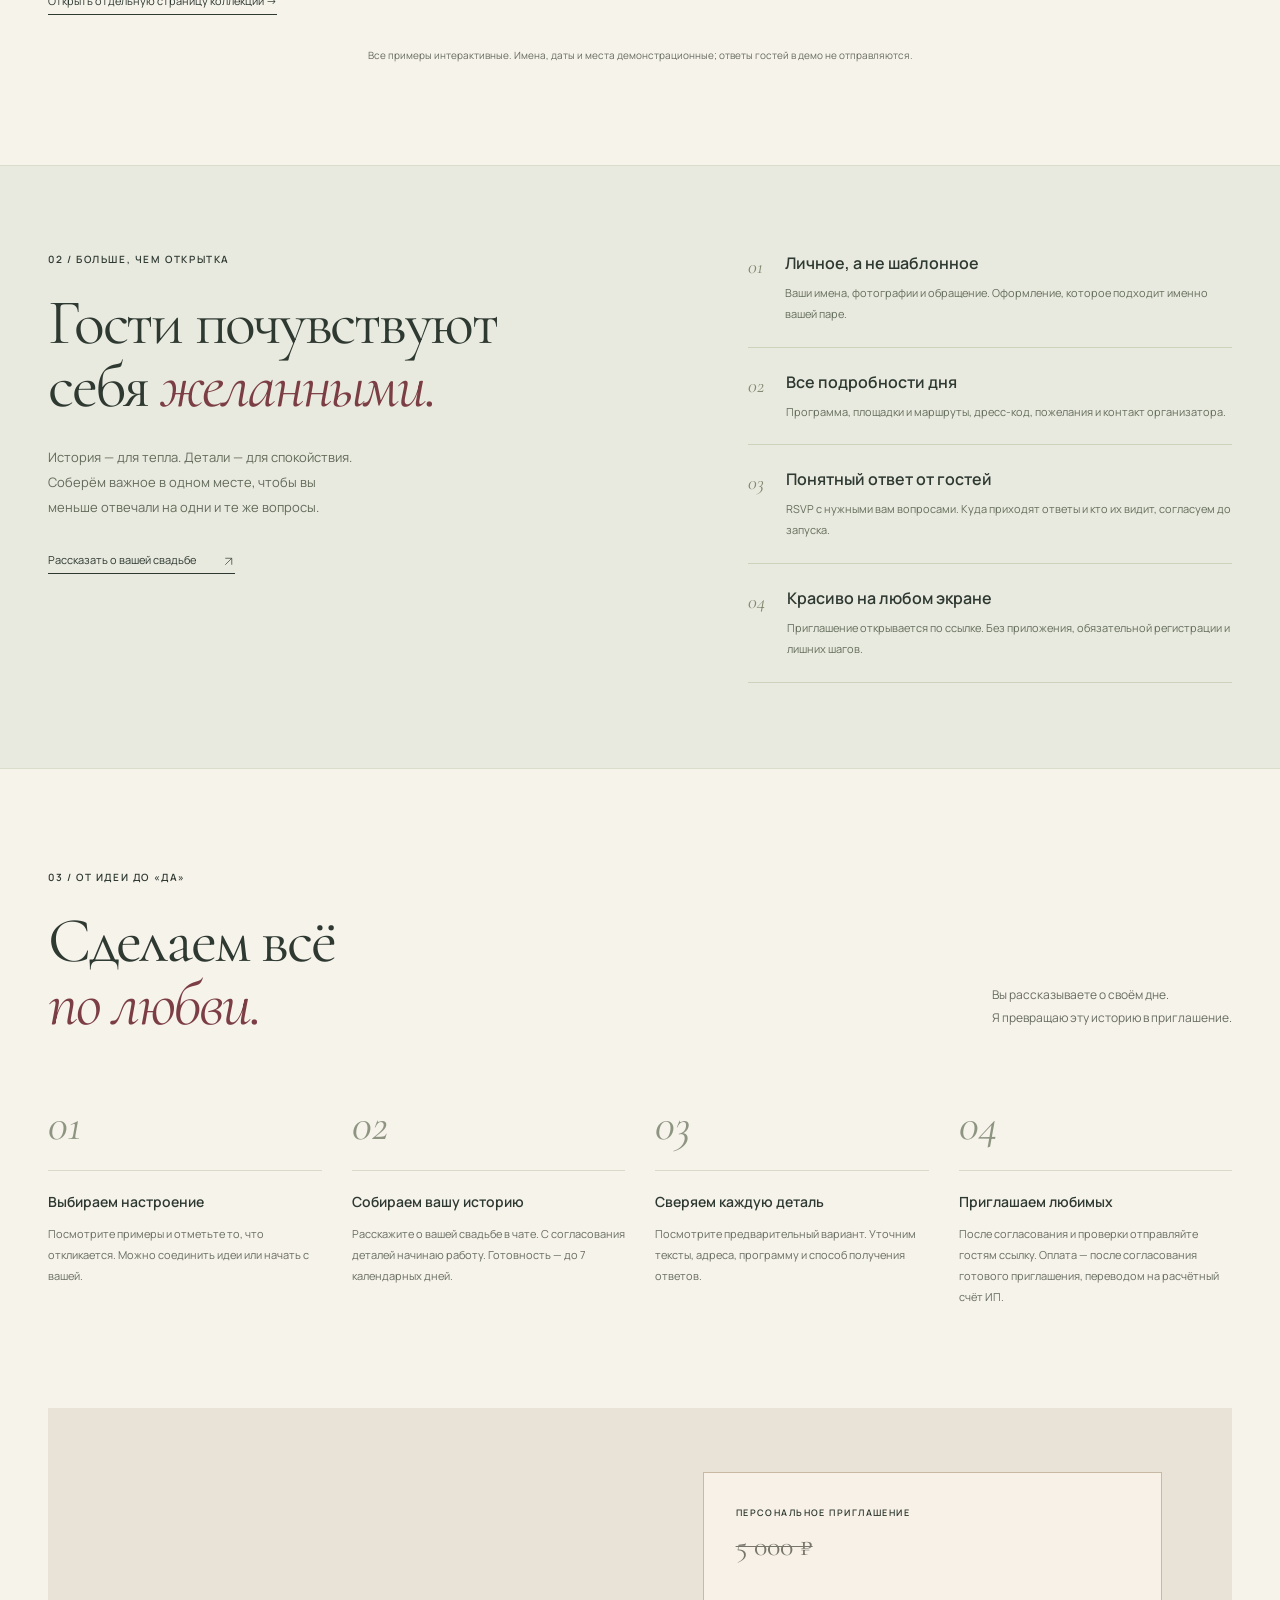
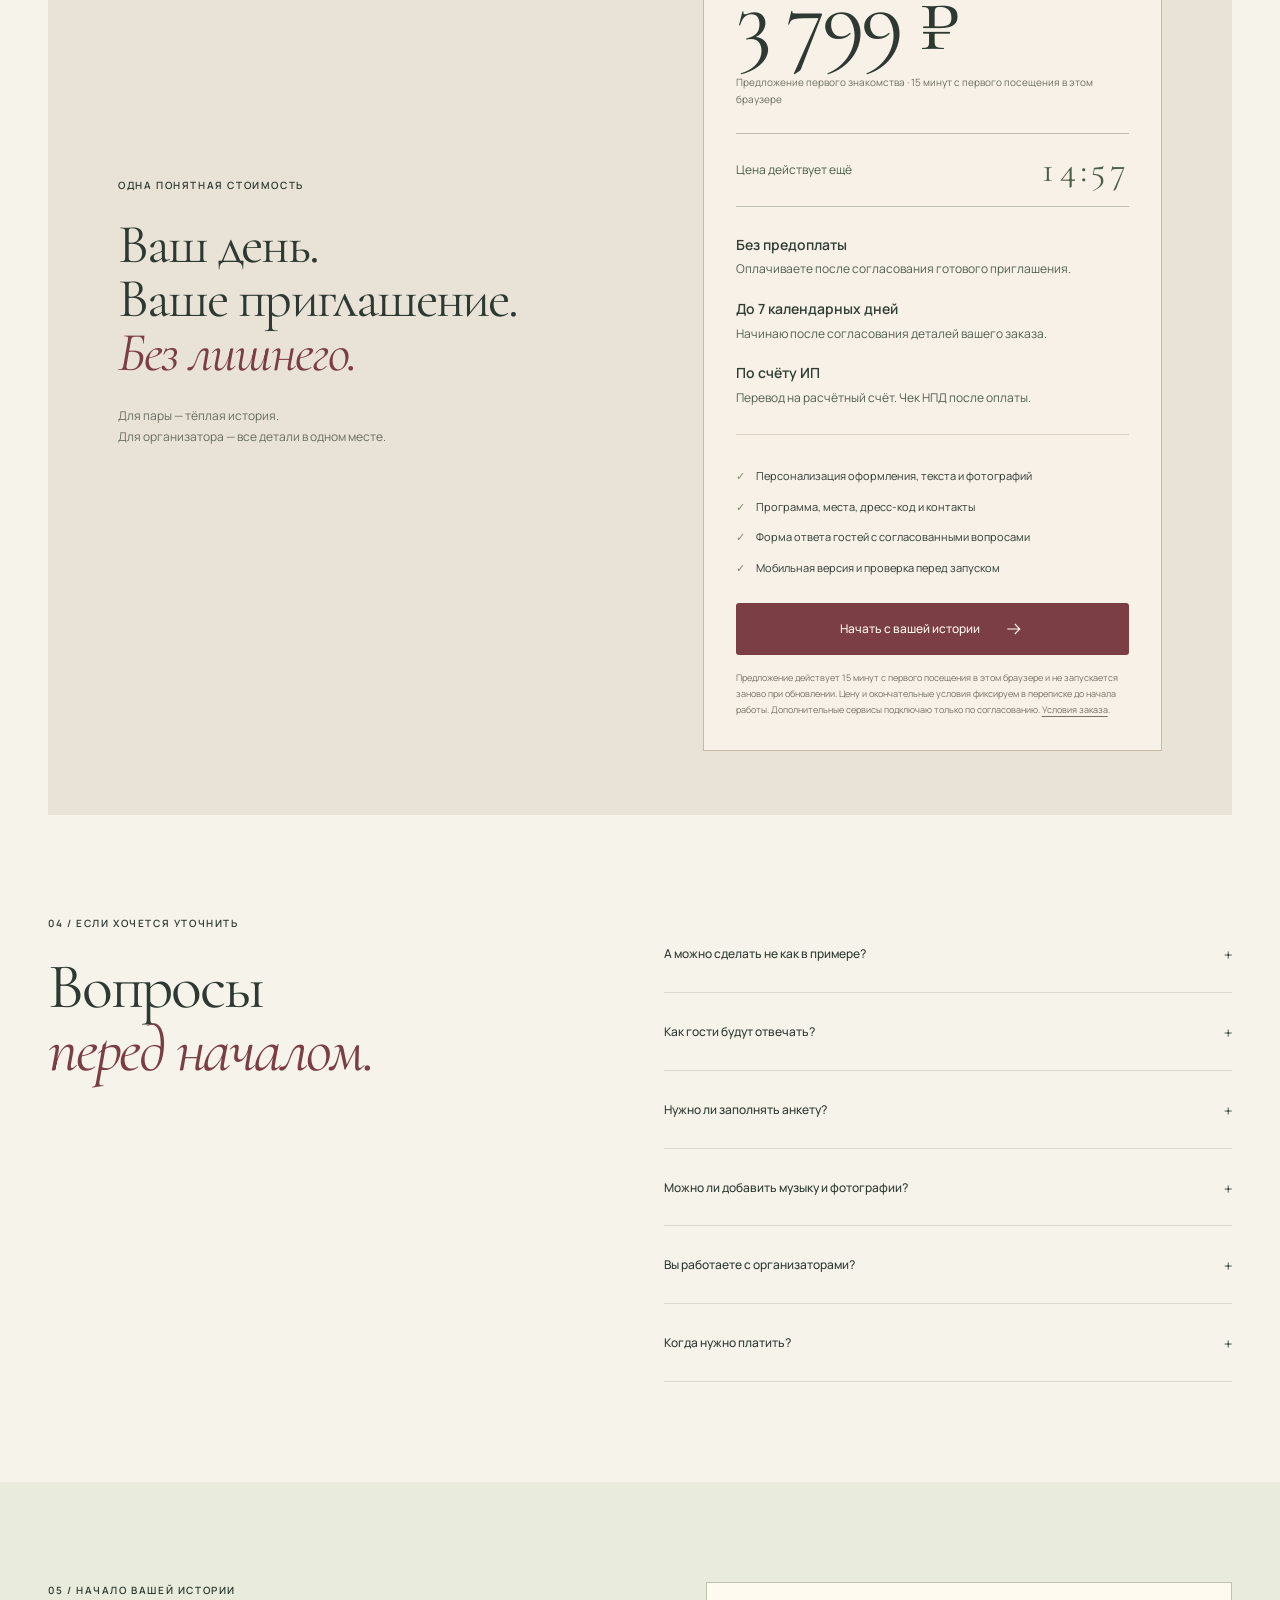
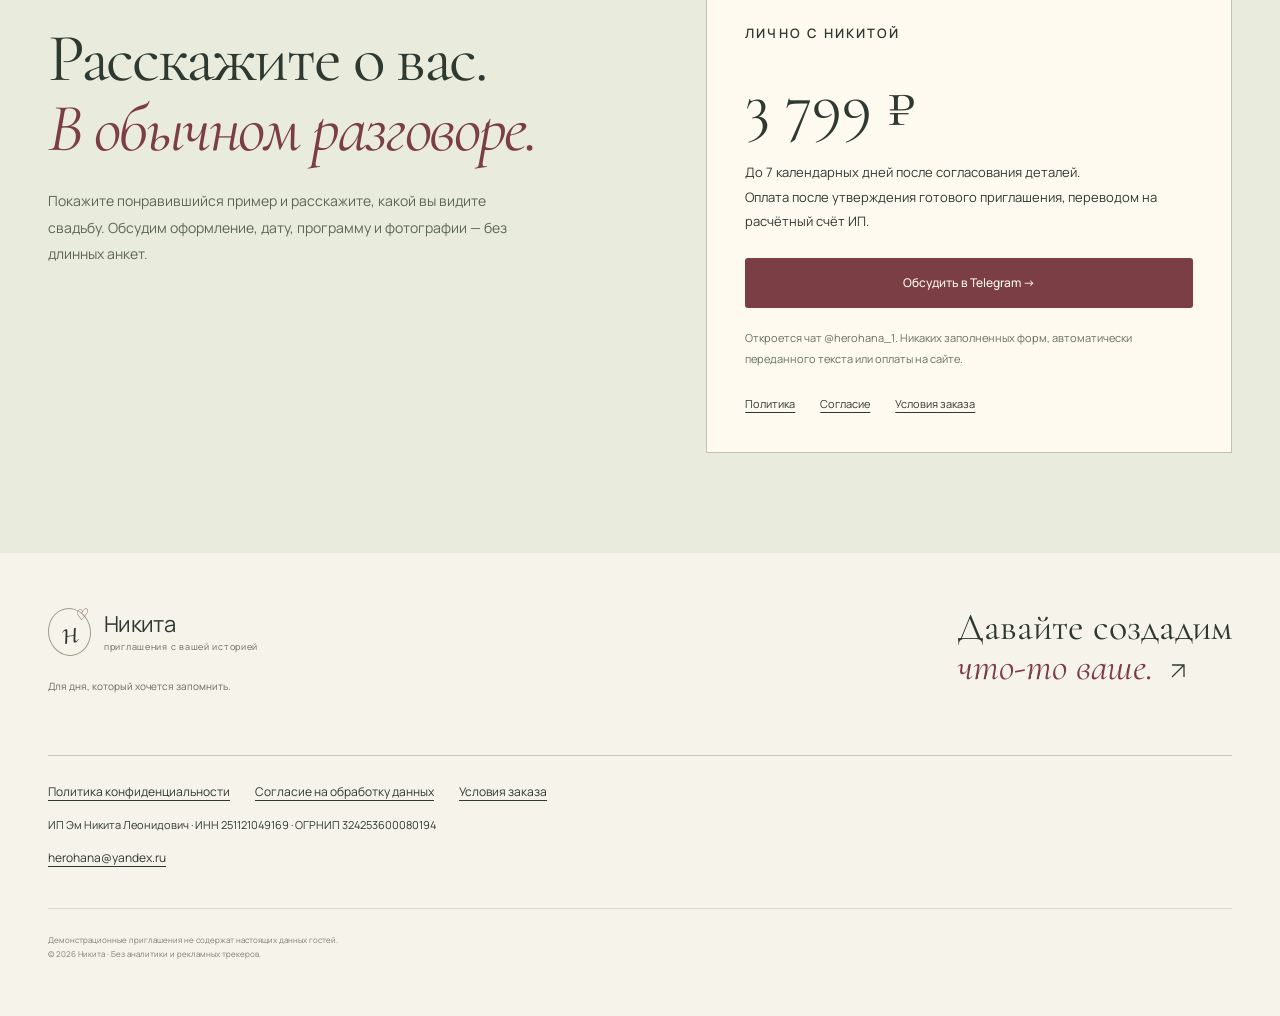
==== commit d0625989: "Prepare form-free launch site, real introductory offer and legal pages" ====
--- a/index.html
+++ b/index.html
@@ -3,21 +3,25 @@
 <head>
   <meta charset="UTF-8">
   <meta name="viewport" content="width=device-width, initial-scale=1">
+  <meta name="referrer" content="no-referrer">
   <meta name="theme-color" content="#f6f3eb">
-  <meta name="description" content="Никита — персональные свадебные сайты-приглашения за 5 000 ₽. Семь интерактивных примеров, ваша история, программа дня и удобный бриф.">
+  <meta name="description" content="Никита — персональные свадебные сайты-приглашения с оплатой после согласования. Семь интерактивных примеров, ваша история, программа дня и обсуждение заказа в Telegram.">
   <meta property="og:title" content="Никита — приглашения с вашей историей">
-  <meta property="og:description" content="Свадебный сайт-приглашение за 5 000 ₽. Выберите настроение и расскажите о вашем дне.">
+  <meta property="og:description" content="Свадебный сайт-приглашение. Оплата после согласования, готовность до 7 дней. Выберите настроение и расскажите о вашем дне.">
   <meta property="og:type" content="website">
   <meta property="og:locale" content="ru_RU">
   <title>Никита — приглашения с вашей историей</title>
   <link rel="icon" href="assets/heart.svg" type="image/svg+xml">
-  <link rel="stylesheet" href="styles.css?v=polish3">
-  <link rel="stylesheet" href="responsive.css?v=polish3">
-  <link rel="stylesheet" href="collection.css?v=polish3">
-  <link rel="stylesheet" href="polish.css?v=polish3">
-  <script src="catalog.js?v=polish3" defer></script>
-  <script src="collection.js?v=polish3" defer></script>
-  <script src="app.js?v=polish3" defer></script>
+  <link rel="stylesheet" href="styles.css?v=launch4">
+  <link rel="stylesheet" href="responsive.css?v=launch4">
+  <link rel="stylesheet" href="collection.css?v=launch4">
+  <link rel="stylesheet" href="polish.css?v=launch4">
+  <link rel="stylesheet" href="launch.css?v=launch4">
+  <script src="business-config.js?v=launch4" defer></script>
+  <script src="commerce.js?v=launch4" defer></script>
+  <script src="catalog.js?v=launch4" defer></script>
+  <script src="collection.js?v=launch4" defer></script>
+  <script src="app.js?v=launch4" defer></script>
 </head>
 <body>
 <a class="skip-link" href="#main">Перейти к содержимому</a>
@@ -33,11 +37,11 @@
 <header class="site-header wrap">
   <a class="brand" href="#" aria-label="Никита — на главную"><span class="brand-sign">н<span>♡</span></span><span>Никита<span class="brand-caption">сайты-приглашения</span></span></a>
   <nav class="desktop-nav" aria-label="Основная навигация"><a href="#collection">Коллекция</a><a href="#details">Что внутри</a><a href="#process">Как заказать</a></nav>
-  <a class="header-contact" href="https://t.me/herohana_1" target="_blank" rel="noopener noreferrer">Написать Никите <span aria-hidden="true"><svg class="out-arrow" aria-hidden="true" viewBox="0 0 24 24"><path d="M6 18 18 6M6 6h12v12"/></svg></span></a>
+  <a class="header-contact" data-contact href="contact.html" target="_blank" rel="noopener noreferrer">Написать Никите <span aria-hidden="true"><svg class="out-arrow" aria-hidden="true" viewBox="0 0 24 24"><path d="M6 18 18 6M6 6h12v12"/></svg></span></a>
 </header>
 <main id="main">
 <section class="hero wrap">
-  <div class="hero-copy"><p class="eyebrow"><svg class="tiny-star" aria-hidden="true"><use href="#sparkle"/></svg> Для самого вашего дня</p><h1>Ваша история.<br>Красивое<br><em>приглашение.</em></h1><p class="hero-description">Не просто дата и адрес. Маленький сайт о вас двоих — с вашим настроением, любимыми фотографиями и всем, что нужно гостям.</p><a class="button primary" href="#collection">Найти своё приглашение <svg><use href="#arrow"/></svg></a><div class="hero-meta"><span><strong>5 000 ₽</strong> за приглашение</span><span class="meta-line"></span><span>7 настроений · ваша история</span></div></div>
+  <div class="hero-copy"><p class="eyebrow"><svg class="tiny-star" aria-hidden="true"><use href="#sparkle"/></svg> Для самого вашего дня</p><h1>Ваша история.<br>Красивое<br><em>приглашение.</em></h1><p class="hero-description">Не просто дата и адрес. Маленький сайт о вас двоих — с вашим настроением, любимыми фотографиями и всем, что нужно гостям.</p><a class="button primary" href="#collection">Найти своё приглашение <svg><use href="#arrow"/></svg></a><div class="hero-meta"><span><del data-regular-price hidden>5 000 ₽</del> <strong data-current-price>5 000 ₽</strong> за приглашение</span><span class="meta-line"></span><span>До 7 дней · оплата после согласования</span></div></div>
   <div class="hero-art" aria-label="Демонстрация приглашения Анны и Михаила в оливковом стиле">
     <div class="art-caption">С любовью, в каждой детали</div><div class="paper-shadow"></div><div class="envelope"><span>для вас двоих</span></div>
     <div class="hero-invitation"><div class="card-corner">ПРИГЛАШЕНИЕ НА СВАДЬБУ</div><svg class="hero-branch left"><use href="#branch"/></svg><p class="hero-names">Анна<br> <i>&amp;</i> Михаил</p><div class="hero-date"><span>12</span><span>июня<br>2027</span></div><p class="card-bottom">Вместе начинается всё</p><svg class="hero-branch right"><use href="#branch"/></svg></div>
@@ -49,25 +53,16 @@
   <div class="section-heading"><div><p class="eyebrow">01 / Коллекция настроений</p><h2>Какие вы<br><em>вдвоём?</em></h2></div><p>Нежные, яркие, немного ностальгические.<br> Выберите близкое настроение — детали<br> и историю мы сделаем вашими.</p></div>
   <div class="filter-bar" role="group" aria-label="Фильтр по настроению"><button class="filter active" data-filter="all" aria-pressed="true">Все семь</button><button class="filter" data-filter="romantic" aria-pressed="false">Нежно и романтично</button><button class="filter" data-filter="playful" aria-pressed="false">Ярко и с характером</button><button class="filter" data-filter="editorial" aria-pressed="false">Спокойная классика</button></div>
   <p class="sr-only" id="filter-status" role="status"></p><div id="collection-grid" class="collection-grid"></div>
+  <a class="collection-only-link text-link" href="collection.html">Открыть отдельную страницу коллекции →</a>
   <p class="collection-note">Все примеры интерактивные. Имена, даты и места демонстрационные; ответы гостей в демо не отправляются.</p>
 </section>
-<section id="details" class="details-section"><div class="wrap details-layout"><div><p class="eyebrow">02 / Больше, чем открытка</p><h2>Гости почувствуют<br>себя <em>желанными.</em></h2><p class="section-description">История — для тепла. Детали — для спокойствия.<br> Соберём важное в одном месте, чтобы вы<br> меньше отвечали на одни и те же вопросы.</p><a class="text-link" href="#brief">Рассказать о вашей свадьбе <span><svg class="out-arrow" aria-hidden="true" viewBox="0 0 24 24"><path d="M6 18 18 6M6 6h12v12"/></svg></span></a></div><div class="details-list"><article><span>01</span><div><h3>Личное, а не шаблонное</h3><p>Ваши имена, фотографии и обращение. Оформление, которое подходит именно вашей паре.</p></div></article><article><span>02</span><div><h3>Все подробности дня</h3><p>Программа, площадки и маршруты, дресс-код, пожелания и контакт организатора.</p></div></article><article><span>03</span><div><h3>Понятный ответ от гостей</h3><p>RSVP с нужными вам вопросами. Куда приходят ответы и кто их видит, согласуем до запуска.</p></div></article><article><span>04</span><div><h3>Красиво на любом экране</h3><p>Приглашение открывается по ссылке. Без приложения, обязательной регистрации и лишних шагов.</p></div></article></div></div></section>
-<section id="process" class="wrap section-space"><div class="section-heading"><div><p class="eyebrow">03 / От идеи до «да»</p><h2>Сделаем всё<br><em>по любви.</em></h2></div><p>Вы рассказываете о своём дне.<br> Я превращаю эту историю в приглашение.</p></div><div class="steps"><article><span class="step-number">01</span><h3>Выбираем настроение</h3><p>Посмотрите примеры и отметьте то, что откликается. Можно соединить идеи или начать с вашей.</p></article><article><span class="step-number">02</span><h3>Собираем вашу историю</h3><p>Заполните бриф в удобном темпе: детали дня, пожелания и ссылки на фотографии.</p></article><article><span class="step-number">03</span><h3>Сверяем каждую деталь</h3><p>Посмотрите предварительный вариант. Уточним тексты, адреса, программу и способ получения ответов.</p></article><article><span class="step-number">04</span><h3>Приглашаем любимых</h3><p>После согласования и проверки отправляйте гостям ссылку. Сроки и условия работы обсудим до начала.</p></article></div></section>
-<section class="price-section wrap"><div class="price-intro"><p class="eyebrow">Одна понятная стоимость</p><h2>Ваш день.<br>Ваше приглашение.<br><em>Без лишнего.</em></h2><p>Для пары — тёплая история.<br> Для организатора — все детали в одном месте.</p></div><div class="price-card"><p class="eyebrow">Персональное приглашение</p><div class="price">5 000 <span>₽</span></div><p class="price-caption">фиксированная цена за одно приглашение</p><ul><li>Персонализация оформления, текста и фотографий</li><li>Программа, места, дресс-код и контакты</li><li>Форма ответа гостей с согласованными вопросами</li><li>Мобильная версия и проверка перед запуском</li></ul><a class="button primary" href="#brief">Начать с вашей истории <svg><use href="#arrow"/></svg></a><p class="price-fine">Срок готовности, правки, срок размещения и возможные расходы на отдельный домен или сторонние сервисы согласуем до начала работы.</p></div></section>
-<section class="faq wrap section-space"><div><p class="eyebrow">04 / Если хочется уточнить</p><h2>Вопросы<br><em>перед началом.</em></h2></div><div class="faq-list"><details><summary>А можно сделать не как в примере?<span>+</span></summary><p>Да. Коллекция помогает выбрать настроение, а не ограничивает вас. Пришлите референсы и пожелания: до начала работы согласуем, как они войдут в приглашение.</p></details><details><summary>Как гости будут отвечать?<span>+</span></summary><p>На клиентском сайте появится форма подтверждения участия. Место хранения и получатель ответов согласуются с вами; гостевые данные не публикуются. В портфолио форма работает только в тестовом режиме.</p></details><details><summary>Нужно ли сразу всё заполнять в брифе?<span>+</span></summary><p>Нет. Можно начать с имён и пожеланий, а неизвестные детали оставить пустыми. С вашего разрешения черновик сохранится только в этом браузере. Его можно скачать, скопировать или удалить.</p></details><details><summary>Можно ли добавить музыку и фотографии?<span>+</span></summary><p>Да, обсудим их в брифе. Используем ваши материалы с разрешением на публикацию. Музыка запускается гостем по кнопке, а не автоматически.</p></details><details><summary>Вы работаете с организаторами?<span>+</span></summary><p>Да. В брифе есть поле для организатора и контактов координатора. Для серии мероприятий или другого формата сайта напишите Никите и опишите задачу.</p></details><details><summary>Что происходит после заполнения брифа?<span>+</span></summary><p>Вы проверяете и при желании редактируете текст. Кнопка открывает черновик сообщения для @herohana_1 в Telegram. Сообщение отправляете вы сами; сайт ничего не отправляет в фоне.</p></details></div></section>
-<section id="brief" class="brief-section"><div class="wrap"><div class="section-heading"><div><p class="eyebrow">05 / Начало вашей истории</p><h2>Расскажите,<br><em>о чём вы мечтаете.</em></h2></div><p>Можно коротко. Можно подробно.<br> Необязательно знать все ответы сразу.</p></div>
-<div class="brief-layout"><form id="brief-form" onsubmit="return false">
-<div class="form-title"><span class="form-step">01</span><h3>Вы и ваш день</h3></div>
-<div class="form-grid"><label>Ваши имена <span>*</span><input name="names" required maxlength="160" autocomplete="name" placeholder="Например, Анна и Михаил"></label><label>Как с вами связаться <span>*</span><input name="contact" required maxlength="200" autocomplete="off" placeholder="@имя в Telegram или телефон"></label><label>Дата свадьбы<input name="date" type="date"></label><label>Город и часовой пояс<input name="city" maxlength="200" placeholder="Например, Владивосток, UTC+10"></label><label class="full">Близкое вам настроение<select name="style" id="brief-style"></select></label></div>
-<div class="form-title"><span class="form-step">02</span><h3>История и настроение</h3></div><label>Расскажите о вас двоих<textarea name="story" rows="4" maxlength="12000" placeholder="Как вы познакомились? Что любите делать вместе? Какой видите вашу свадьбу?"></textarea></label><label>Ссылки на фотографии и референсы<textarea name="photos" rows="2" maxlength="6000" placeholder="Ссылки на папку с фото и примеры оформления. Проверьте доступ по ссылке."></textarea></label><div class="dictation"><button type="button" id="dictate" class="small-button" aria-pressed="false">◉ Диктовать текст</button><p id="speech-status" role="status">Выберите текстовое поле. Распознавание может использовать сервис браузера. Ручной ввод и диктовка клавиатуры доступны всегда.</p></div>
-<div class="form-title"><span class="form-step">03</span><h3>Все важные детали</h3></div><label>Площадки, адреса и программа<textarea name="schedule" rows="4" maxlength="12000" placeholder="Церемония и ужин: адрес, начало, маршрут. Трансфер и проживание, если нужны."></textarea></label><label>Дресс-код и пожелания<textarea name="dress" rows="3" maxlength="6000" placeholder="Цвета, подарки, цветы, дети — всё, что стоит рассказать гостям."></textarea></label><label>Что спросить у гостей и кому передавать ответы<textarea name="rsvp" rows="3" maxlength="6000" placeholder="Присутствие, +1, меню, аллергии, трансфер. Кто будет видеть ответы?"></textarea></label><label>Организатор, сроки и другие пожелания<textarea name="notes" rows="3" maxlength="6000" placeholder="Контакт координатора, дата готовности, музыка и любые дополнительные идеи."></textarea></label>
-<div class="draft-settings"><label class="check-label"><input type="checkbox" id="save-draft">Сохранять черновик в этом браузере</label><p>Только на вашем устройстве. Не включайте на общем компьютере. Ничего не отправляется, пока вы сами не отправите сообщение в Telegram.</p><button class="text-button" type="button" id="clear-draft">Удалить сохранённый черновик</button><span id="draft-status" role="status"></span></div>
-<button class="button primary" type="submit">Проверить и подготовить сообщение <svg><use href="#arrow"/></svg></button><p class="required-note">* Для подготовки сообщения нужны только имена и контакт. Остальное можно обсудить с Никитой.</p>
-</form><aside class="brief-aside"><span class="little-heart">♡</span><p class="aside-title">Всё начинается<br> с вашей истории.</p><p>Не нужно искать идеальные слова. Расскажите так, как чувствуете, — с остальным я помогу.</p><hr><p>Ваше приглашение</p><strong>5 000 ₽</strong><p>Сроки и детали согласуем<br> в личной переписке.</p><a href="https://t.me/herohana_1" target="_blank" rel="noopener noreferrer">Или просто напишите мне <svg class="out-arrow" aria-hidden="true" viewBox="0 0 24 24"><path d="M6 18 18 6M6 6h12v12"/></svg></a></aside></div>
-<section id="brief-preview" class="brief-preview" hidden aria-labelledby="preview-title"><p class="eyebrow">Перед отправкой</p><h3 id="preview-title">Проверьте, всё ли звучит по-вашему</h3><label>Текст сообщения — можно отредактировать<textarea id="message-preview" rows="14" spellcheck="true"></textarea></label><div class="preview-actions"><button class="button secondary" id="copy-brief" type="button">Скопировать текст</button><button class="button secondary" id="download-brief" type="button">Скачать .txt</button><a class="button primary" id="send-telegram" href="https://t.me/herohana_1" target="_blank" rel="noopener noreferrer">Открыть Telegram <svg class="out-arrow" aria-hidden="true" viewBox="0 0 24 24"><path d="M6 18 18 6M6 6h12v12"/></svg></a></div><p id="transfer-note">Получатель: @herohana_1. Сообщение отправляете вы сами в Telegram.</p><p id="copy-status" role="status"></p></section>
-</div></section>
-</main><footer class="site-footer wrap"><div><a class="brand" href="#"><span class="brand-sign">н<span>♡</span></span><span>Никита<span class="brand-caption">приглашения с вашей историей</span></span></a><p>Для дня, который хочется запомнить.</p></div><a class="footer-contact" href="https://t.me/herohana_1" target="_blank" rel="noopener noreferrer">Давайте создадим<br><em>что-то ваше.</em> <svg class="out-arrow" aria-hidden="true" viewBox="0 0 24 24"><path d="M6 18 18 6M6 6h12v12"/></svg></a><p class="footer-note">Демонстрационные приглашения не содержат настоящих данных гостей.<br> © <span id="year"></span> Никита · Без аналитики и рекламных трекеров.</p></footer>
+<section id="details" class="details-section"><div class="wrap details-layout"><div><p class="eyebrow">02 / Больше, чем открытка</p><h2>Гости почувствуют<br>себя <em>желанными.</em></h2><p class="section-description">История — для тепла. Детали — для спокойствия.<br> Соберём важное в одном месте, чтобы вы<br> меньше отвечали на одни и те же вопросы.</p><a class="text-link" href="#contact">Рассказать о вашей свадьбе <span><svg class="out-arrow" aria-hidden="true" viewBox="0 0 24 24"><path d="M6 18 18 6M6 6h12v12"/></svg></span></a></div><div class="details-list"><article><span>01</span><div><h3>Личное, а не шаблонное</h3><p>Ваши имена, фотографии и обращение. Оформление, которое подходит именно вашей паре.</p></div></article><article><span>02</span><div><h3>Все подробности дня</h3><p>Программа, площадки и маршруты, дресс-код, пожелания и контакт организатора.</p></div></article><article><span>03</span><div><h3>Понятный ответ от гостей</h3><p>RSVP с нужными вам вопросами. Куда приходят ответы и кто их видит, согласуем до запуска.</p></div></article><article><span>04</span><div><h3>Красиво на любом экране</h3><p>Приглашение открывается по ссылке. Без приложения, обязательной регистрации и лишних шагов.</p></div></article></div></div></section>
+<section id="process" class="wrap section-space"><div class="section-heading"><div><p class="eyebrow">03 / От идеи до «да»</p><h2>Сделаем всё<br><em>по любви.</em></h2></div><p>Вы рассказываете о своём дне.<br> Я превращаю эту историю в приглашение.</p></div><div class="steps"><article><span class="step-number">01</span><h3>Выбираем настроение</h3><p>Посмотрите примеры и отметьте то, что откликается. Можно соединить идеи или начать с вашей.</p></article><article><span class="step-number">02</span><h3>Собираем вашу историю</h3><p>Расскажите о вашей свадьбе в чате. С согласования деталей начинаю работу. Готовность — до 7 календарных дней.</p></article><article><span class="step-number">03</span><h3>Сверяем каждую деталь</h3><p>Посмотрите предварительный вариант. Уточним тексты, адреса, программу и способ получения ответов.</p></article><article><span class="step-number">04</span><h3>Приглашаем любимых</h3><p>После согласования и проверки отправляйте гостям ссылку. Оплата — после согласования готового приглашения, переводом на расчётный счёт ИП.</p></article></div></section>
+<section class="price-section wrap"><div class="price-intro"><p class="eyebrow">Одна понятная стоимость</p><h2>Ваш день.<br>Ваше приглашение.<br><em>Без лишнего.</em></h2><p>Для пары — тёплая история.<br> Для организатора — все детали в одном месте.</p></div><div class="price-card"><p class="eyebrow">Персональное приглашение</p><div class="price-comparison"><del data-regular-price hidden>5 000 ₽</del><div class="price" data-current-price>5 000 ₽</div></div><p class="price-caption" data-offer-caption>Стоимость одного персонального приглашения</p><div class="offer-clock" data-offer-clock hidden><span>Цена действует ещё</span><span class="offer-digits" data-offer-timer role="timer" aria-label="Время до окончания предложения" aria-live="off">15:00</span></div><p class="sr-only" data-offer-status role="status"></p><div class="order-promises"><p><strong>Без предоплаты</strong>Оплачиваете после согласования готового приглашения.</p><p><strong>До 7 календарных дней</strong>Начинаю после согласования деталей вашего заказа.</p><p><strong>По счёту ИП</strong>Перевод на расчётный счёт. Чек НПД после оплаты.</p></div><ul><li>Персонализация оформления, текста и фотографий</li><li>Программа, места, дресс-код и контакты</li><li>Форма ответа гостей с согласованными вопросами</li><li>Мобильная версия и проверка перед запуском</li></ul><a class="button primary" href="#contact">Начать с вашей истории <svg><use href="#arrow"/></svg></a><p class="price-fine">Предложение действует 15 минут с первого посещения в этом браузере и не запускается заново при обновлении. Цену и окончательные условия фиксируем в переписке до начала работы. Дополнительные сервисы подключаю только по согласованию. <a href="terms.html">Условия заказа</a>.</p></div></section>
+<section class="faq wrap section-space"><div><p class="eyebrow">04 / Если хочется уточнить</p><h2>Вопросы<br><em>перед началом.</em></h2></div><div class="faq-list"><details><summary>А можно сделать не как в примере?<span>+</span></summary><p>Да. Коллекция помогает выбрать настроение, а не ограничивает вас. Пришлите референсы и пожелания: до начала работы согласуем, как они войдут в приглашение.</p></details><details><summary>Как гости будут отвечать?<span>+</span></summary><p>На клиентском сайте появится форма подтверждения участия. Место хранения и получатель ответов согласуются с вами; гостевые данные не публикуются. В портфолио форма работает только в тестовом режиме.</p></details><details><summary>Нужно ли заполнять анкету?<span>+</span></summary><p>Нет. Напишите мне в Telegram: обсудим дату, стиль и необходимые детали в переписке. Формы сбора заявок и база клиентов к сайту не подключены.</p></details><details><summary>Можно ли добавить музыку и фотографии?<span>+</span></summary><p>Да, обсудим их в переписке. Используем ваши материалы с разрешением на публикацию. Музыка запускается гостем по кнопке, а не автоматически.</p></details><details><summary>Вы работаете с организаторами?<span>+</span></summary><p>Да. Можно согласовать единый стиль и детали работы с координатором. Для серии мероприятий или другого формата сайта напишите Никите и опишите задачу.</p></details><details><summary>Когда нужно платить?<span>+</span></summary><p>После того, как готовое приглашение согласовано с вами. Без предоплаты: сначала результат и согласованные правки, затем счёт ИП и чек после оплаты. Подробности — в условиях заказа.</p></details></div></section>
+<section id="contact" class="start-section section-space"><div class="wrap start-layout"><div><p class="eyebrow">05 / Начало вашей истории</p><h2>Расскажите о вас.<br><em>В обычном разговоре.</em></h2><p>Покажите понравившийся пример и расскажите, какой вы видите свадьбу. Обсудим оформление, дату, программу и фотографии — без длинных анкет.</p></div><div class="start-card"><p class="eyebrow">Лично с Никитой</p><strong data-current-price>5 000 ₽</strong><p>До 7 календарных дней после согласования деталей.<br>Оплата после утверждения готового приглашения, переводом на расчётный счёт ИП.</p><a class="button primary" data-contact href="contact.html">Обсудить в Telegram →</a><p class="start-fine">Откроется чат @herohana_1. Никаких заполненных форм, автоматически переданного текста или оплаты на сайте.</p><nav class="legal-links"><a href="privacy.html">Политика</a><a href="consent.html">Согласие</a><a href="terms.html">Условия заказа</a></nav></div></div></section>
+</main><footer class="site-footer wrap"><div><a class="brand" href="#"><span class="brand-sign">н<span>♡</span></span><span>Никита<span class="brand-caption">приглашения с вашей историей</span></span></a><p>Для дня, который хочется запомнить.</p></div><a class="footer-contact" data-contact href="contact.html" target="_blank" rel="noopener noreferrer">Давайте создадим<br><em>что-то ваше.</em> <svg class="out-arrow" aria-hidden="true" viewBox="0 0 24 24"><path d="M6 18 18 6M6 6h12v12"/></svg></a><nav class="legal-links" aria-label="Документы"><a href="privacy.html">Политика конфиденциальности</a><a href="consent.html">Согласие на обработку данных</a><a href="terms.html">Условия заказа</a><span>ИП Эм Никита Леонидович · ИНН 251121049169 · ОГРНИП 324253600080194</span><a href="mailto:herohana@yandex.ru">herohana@yandex.ru</a></nav><p class="footer-note">Демонстрационные приглашения не содержат настоящих данных гостей.<br> © <span id="year"></span> Никита · Без аналитики и рекламных трекеров.</p></footer>
 </div>
 <div id="demo-view" hidden></div>
-<noscript><style>#brief-form{display:none}</style><div class="noscript-note">Для интерактивных примеров и брифа включите JavaScript. Можно написать Никите напрямую: <a href="https://t.me/herohana_1">@herohana_1</a>.</div></noscript>
+<noscript><div class="noscript-note">Для интерактивных примеров включите JavaScript. Можно написать Никите напрямую: <a data-contact href="contact.html">@herohana_1</a>.</div></noscript>
 </body></html>
--- a/launch.css
+++ b/launch.css
@@ -0,0 +1,74 @@
+/* Launch offer and consent preserve the portfolio's paper/olive art direction. */
+[hidden]{display:none!important}
+.hero-meta del{color:#77766b;font-size:12px;margin-right:7px}
+.price-comparison>del{display:block;color:#77756c;font:28px/1.2 Cormorant,serif;text-decoration-thickness:1px;margin-bottom:10px}
+.price[data-current-price]{font-size:clamp(62px,8vw,92px);white-space:nowrap}
+.offer-clock{display:flex;align-items:center;justify-content:space-between;gap:18px;margin:22px 0;padding:16px 0;border-block:1px solid #bebfae;color:#4b5e47}
+.offer-clock>span:first-child{font-size:12px;line-height:1.5}
+.offer-digits{font:36px/1.1 Cormorant,serif;font-variant-numeric:tabular-nums;letter-spacing:.06em}
+.order-promises{display:grid;gap:17px;margin:26px 0}
+.order-promises p{font-size:12px;line-height:1.7;color:#525d51}
+.order-promises strong{display:block;font-size:14px;font-weight:600;margin-bottom:3px;color:#303e34}
+.price-fine a,.brief-agreements a,.contact-dialog a{text-decoration:underline;text-underline-offset:3px}
+.brief-agreements{padding:22px;border:1px solid #adb29b;margin:28px 0;background:#fffcf3}
+.brief-agreements legend{font-size:12px;padding:0 8px;color:#3e5143}
+.brief-agreements .check-label,.contact-dialog .check-label{display:block;font-size:12px;line-height:1.8;margin:15px 0;color:#3c4b3d}
+.brief-agreements input[type=checkbox],.contact-dialog input[type=checkbox]{width:18px;height:18px;min-height:18px;vertical-align:middle;margin:0 8px 3px 0;accent-color:#4d624b;appearance:auto}
+.brief-agreements>p{font-size:11px;line-height:1.7;color:#626c5e}
+.legal-links{display:flex;flex-wrap:wrap;gap:12px 25px;font:12px/1.8 Manrope,sans-serif}
+.legal-links a{text-decoration:underline;text-underline-offset:4px}
+.site-footer .legal-links{grid-column:1/-1;border-top:1px solid #c4c7b6;padding-top:25px;margin-top:20px}
+.legal-links>span{flex-basis:100%;font-size:11px}
+.collection-only-link{margin-top:28px}
+.collection-only .collection{padding-top:55px}
+.collection-page-footer{padding-block:30px 50px;border-top:1px solid #c4c7b6;display:grid;gap:20px;font-size:13px}
+.start-section{background:#e9ebdc}
+.start-layout{display:grid;grid-template-columns:1.1fr 1fr;gap:80px;align-items:start}
+.start-layout h2{font:clamp(44px,5.3vw,72px)/1.04 Cormorant,serif;margin:24px 0}
+.start-layout>div>p:last-child{max-width:470px;font-size:14px;line-height:1.9;color:#5b6754}
+.start-card{background:#fffaf0;border:1px solid #bdc3ad;padding:38px}
+.start-card>strong{display:block;font:64px/1.1 Cormorant,serif;margin:20px 0}
+.start-card>p{font-size:13px;line-height:1.9;margin-bottom:24px}
+.start-card .button{width:100%;justify-content:center}
+.start-card .start-fine{font-size:11px;margin-top:20px;color:#66705c}
+.start-card .legal-links{font-size:11px}
+.collection-page .demo-topbar .button{gap:4px;flex-wrap:wrap;justify-content:center;text-align:center}
+.contact-dialog{max-width:560px;width:calc(100% - 32px);max-height:88dvh;overflow-y:auto;padding:35px;border:1px solid #b5baa5;color:#374b3c;background:#fffbee;box-shadow:0 25px 110px #18302040}
+.contact-dialog::backdrop{background:#20312799}
+.contact-dialog form{position:relative}
+.contact-dialog h2{font:44px/1.05 Cormorant,serif;margin:18px 0 22px;max-width:90%}
+.contact-dialog p{font-size:12px;line-height:1.8;margin-bottom:14px}
+.contact-dialog .eyebrow{font-size:10px}
+.dialog-close{position:absolute;right:-12px;top:-20px;border:0;background:transparent;color:inherit;font-size:32px;min-width:44px;min-height:44px;cursor:pointer}
+.contact-dialog .button{width:100%;margin:12px 0 18px}
+.contact-dialog .button:disabled{opacity:.48;cursor:not-allowed}
+.contact-dialog .dialog-footnote{font-size:11px;margin-bottom:0;color:#66705e}
+.legal-draft-note:empty{display:none}
+.legal-draft-note{padding:12px;border:1px solid #b7a478;background:#faf0d0}
+.legal-page{background:#f6f3e9;color:#344437}
+.legal-document{max-width:860px;margin:auto;padding:40px 24px 80px}
+.legal-document>a{font-size:13px;text-decoration:underline}
+.legal-document h1{font:clamp(36px,6vw,60px)/1.05 Cormorant,serif;margin:38px 0 30px;overflow-wrap:break-word}
+.legal-document h2{font:28px/1.2 Cormorant,serif;margin:32px 0 14px}
+.legal-document p{font:14px/1.9 Manrope,sans-serif;margin-bottom:16px;overflow-wrap:anywhere}
+.legal-document p a{text-decoration:underline;text-underline-offset:3px}
+.legal-document .legal-links{border-top:1px solid #bbc3ad;margin-top:40px;padding-top:25px}
+/* A quiet paper panel makes every Italian cover inscription readable over the photograph. */
+.design-italy .i-cover>div{background:linear-gradient(110deg,#fff9eaf5,#fff9eae8);padding:30px 32px;max-width:540px;border:1px solid #fff9ea80;box-shadow:0 8px 40px #33432c12}
+.design-italy .i-cover h1{color:#284438;font-size:clamp(78px,10vw,120px)}
+.design-italy .i-cover .i-names{color:#284438;font-size:32px}
+.design-italy .i-cover>div>p:first-child{background:transparent;padding:0;color:#445441}
+.design-italy .i-cover a{color:#284438}
+.cp-italy>div{background:#fff9eaf0;padding:22px;max-width:90%;border:1px solid #fff9ea70}
+.cp-italy strong,.cp-italy small,.cp-italy em{color:#284438}
+@media(max-width:760px){
+ .start-layout{grid-template-columns:1fr;gap:35px}.start-card{padding:28px 23px}.start-card>strong{font-size:56px}
+ .contact-dialog{padding:28px 23px}.contact-dialog h2{font-size:37px}
+ .brief-agreements{padding:18px}.site-footer .legal-links{gap:12px 20px}
+ .design-italy .i-cover>div{padding:24px 20px;max-width:100%;margin-top:0}
+ .design-italy .i-cover h1{font-size:73px;letter-spacing:-.045em}
+ .design-italy .i-cover .i-names{font-size:27px}
+ .design-italy .i-cover{padding:36px 24px;min-height:740px;align-items:start}
+ .cp-italy>div{padding:20px;max-width:92%}.cp-italy strong{font-size:45px}
+}
+@media(max-width:380px){.design-italy .i-cover h1{font-size:63px}.design-italy .i-cover{padding-inline:20px}.cp-italy strong{font-size:39px}.contact-dialog h2{font-size:33px}}
